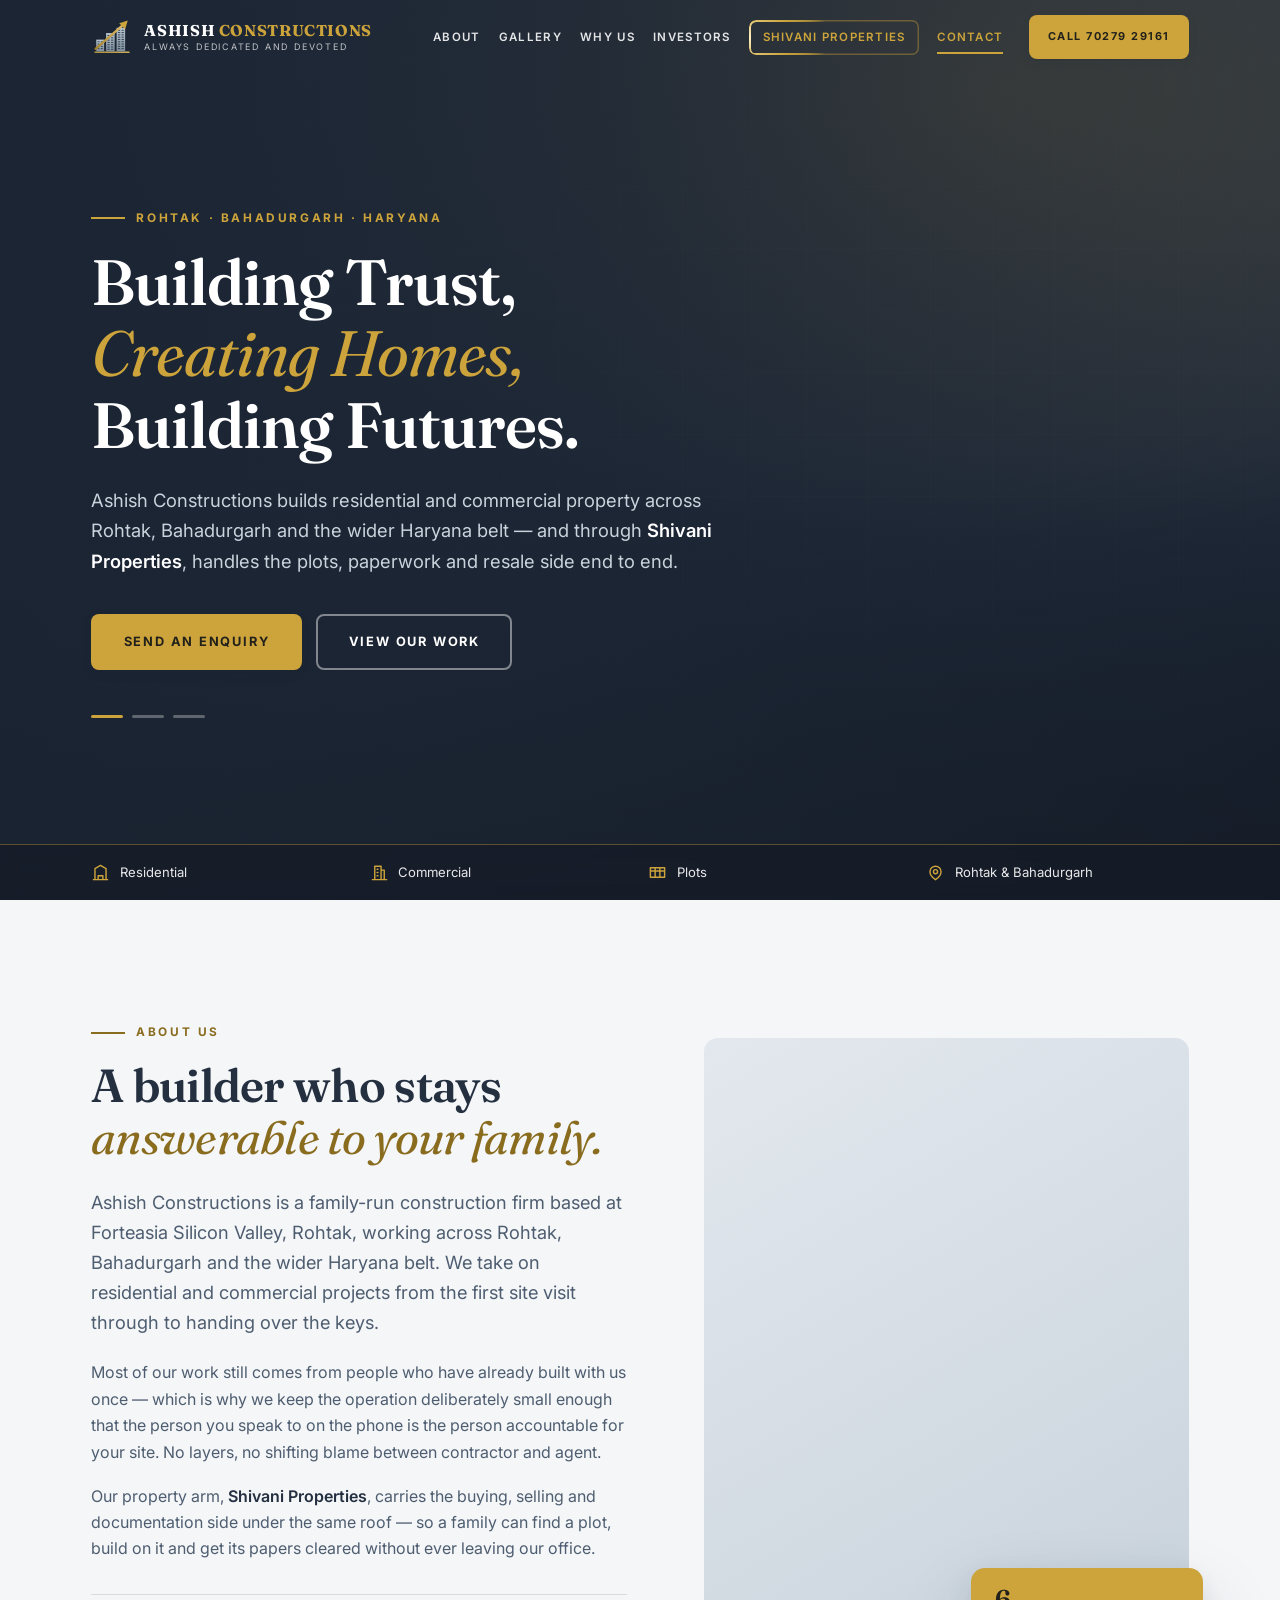
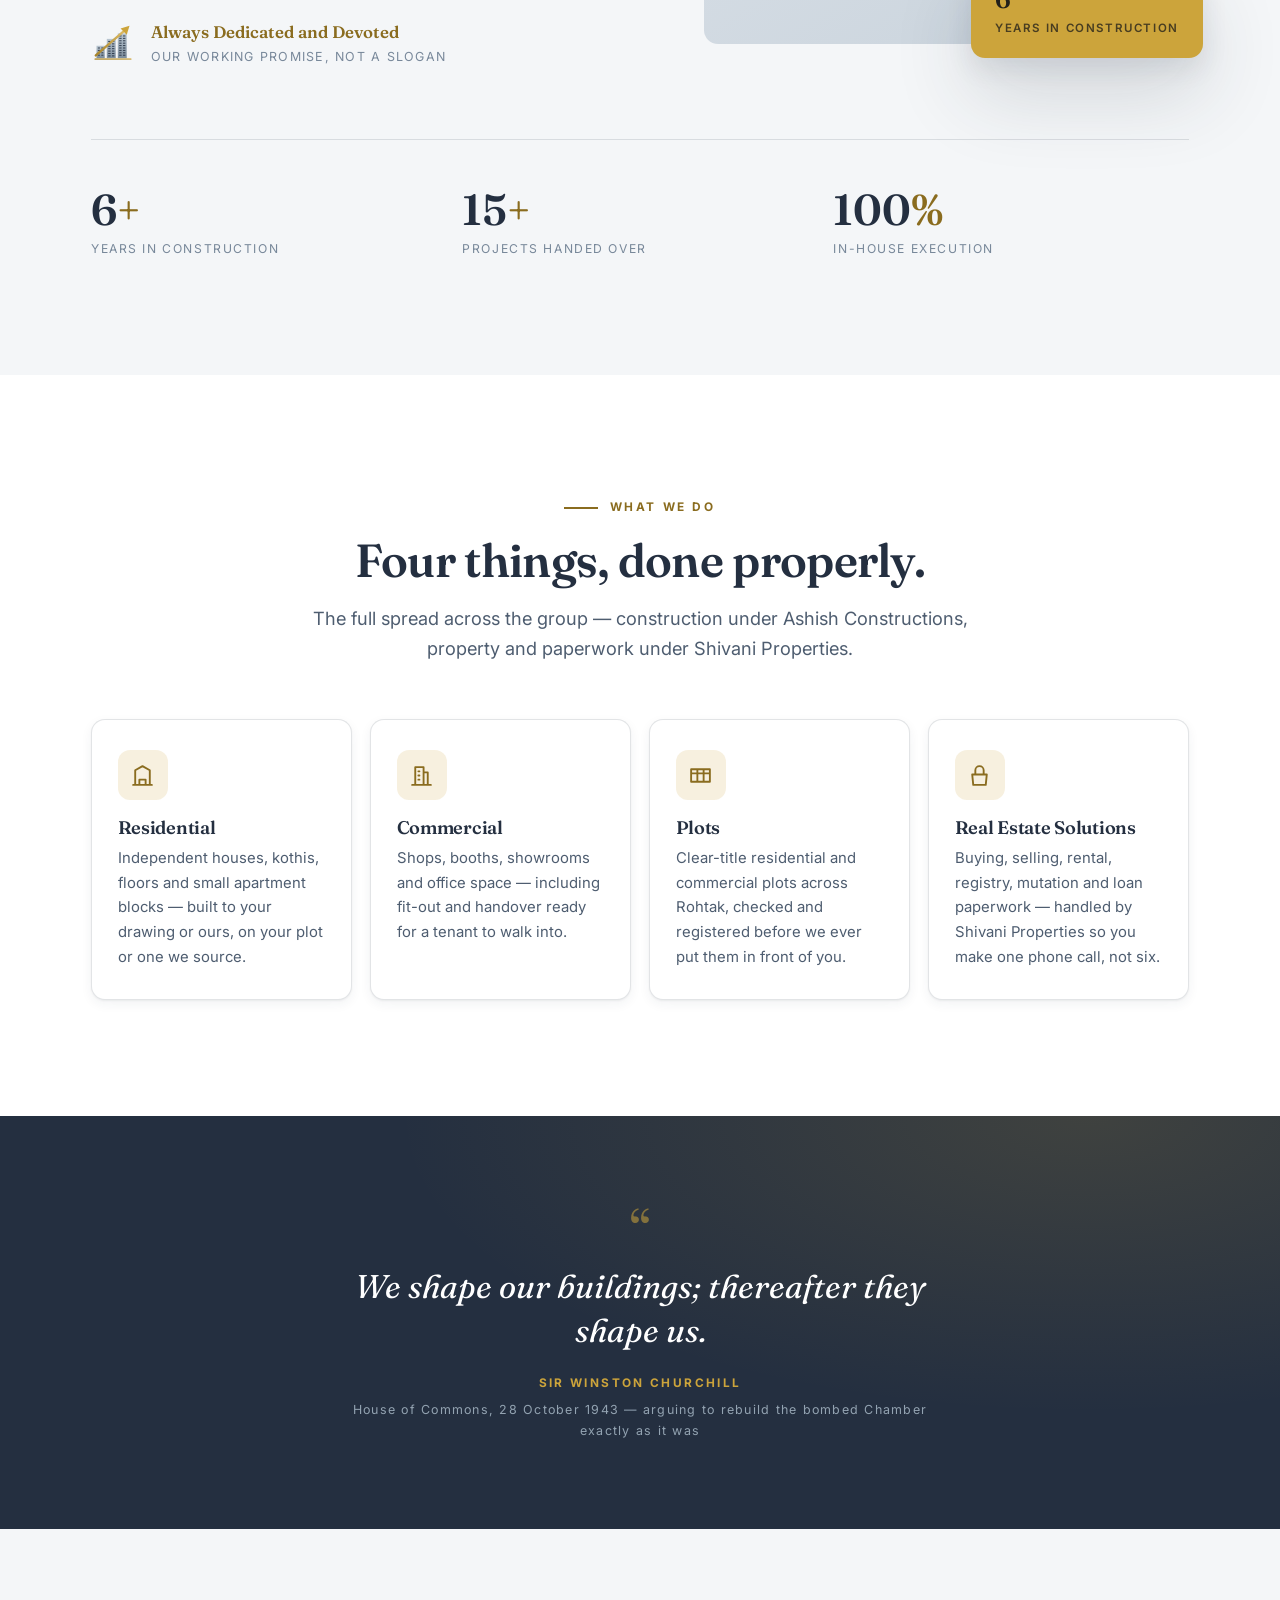
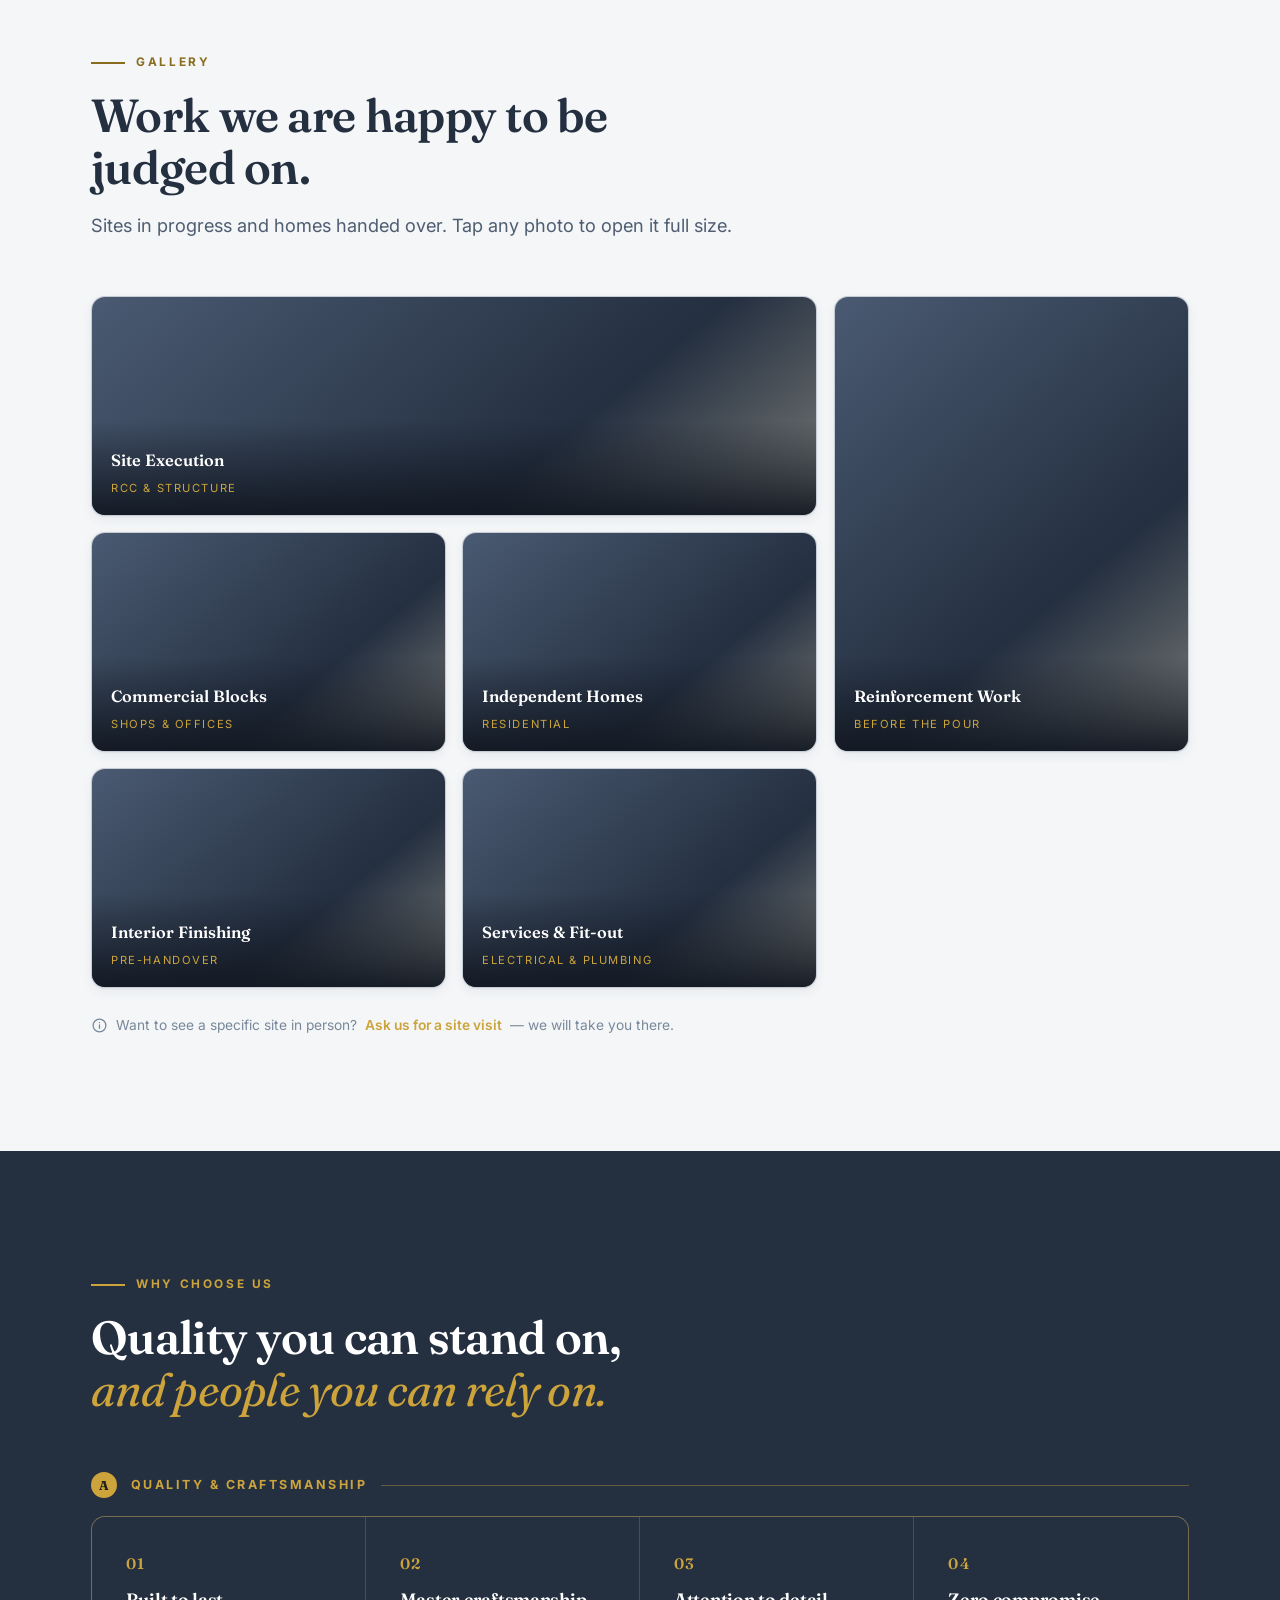
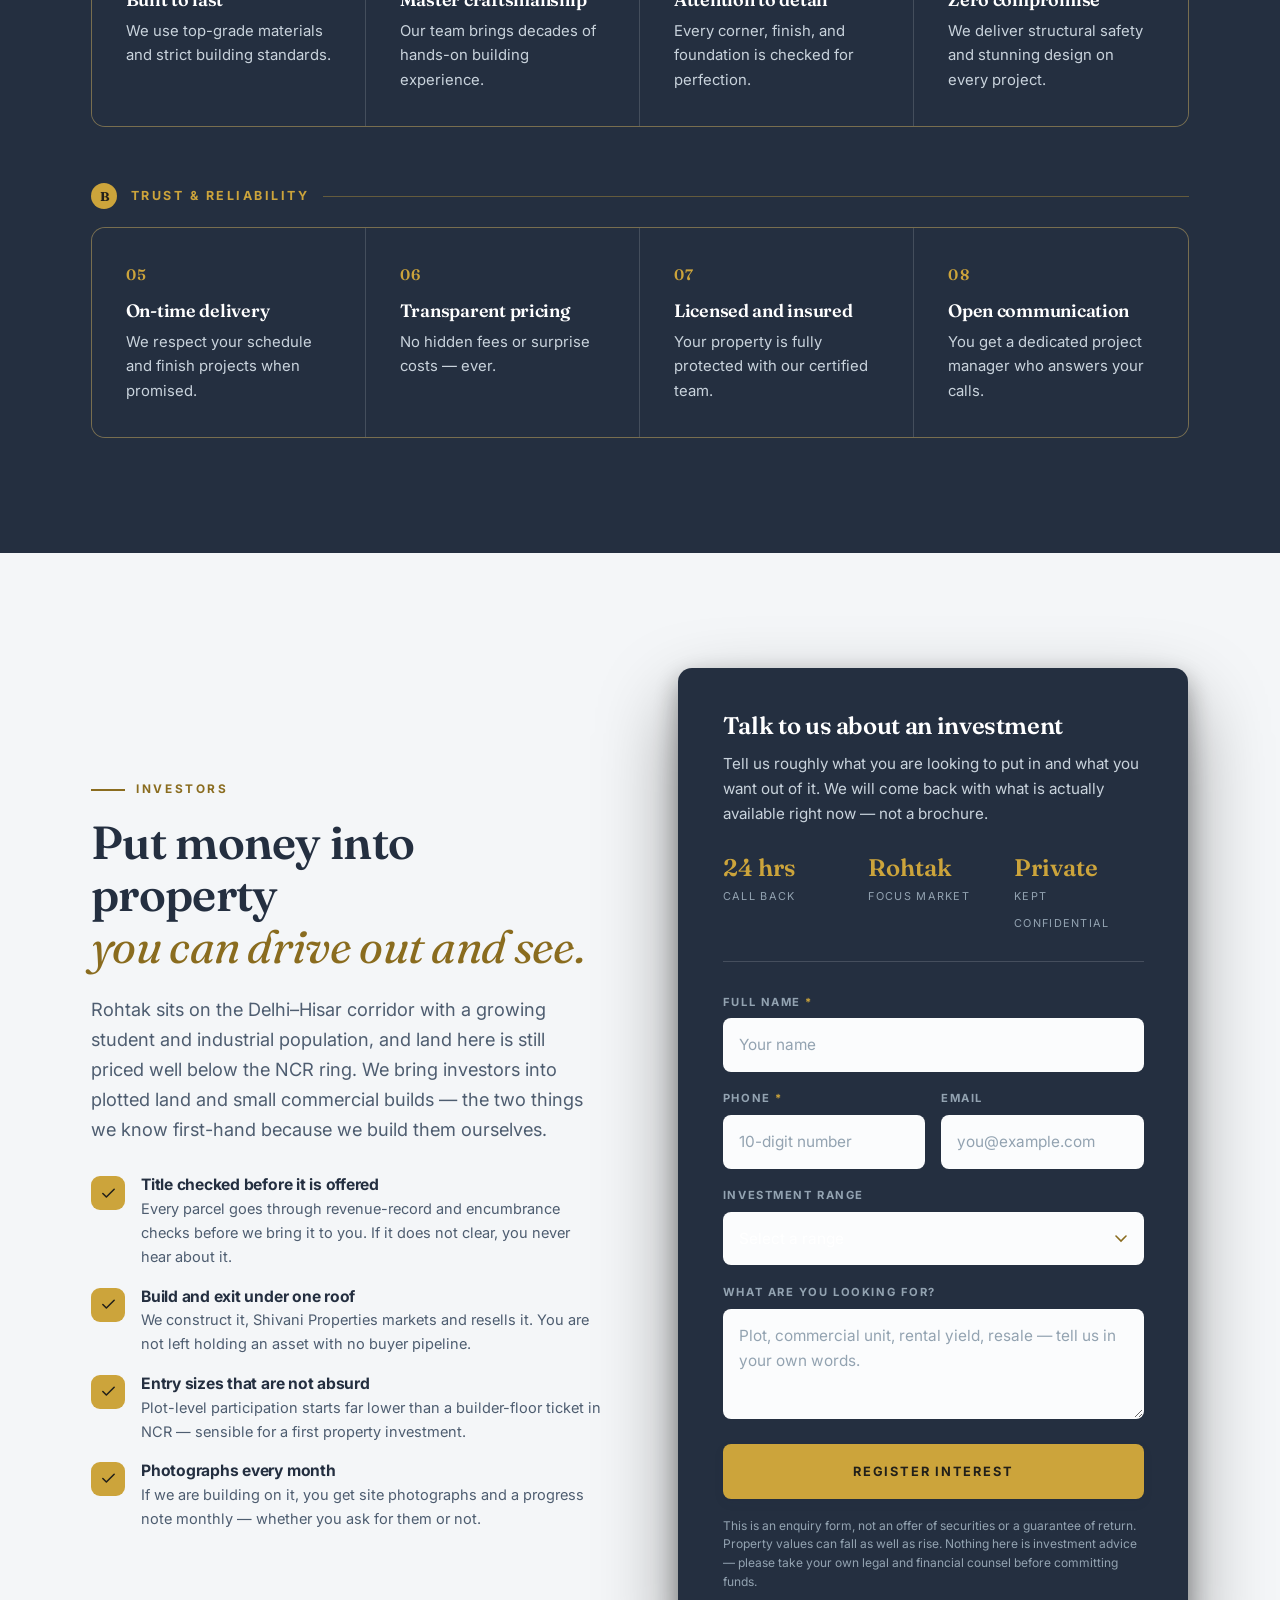
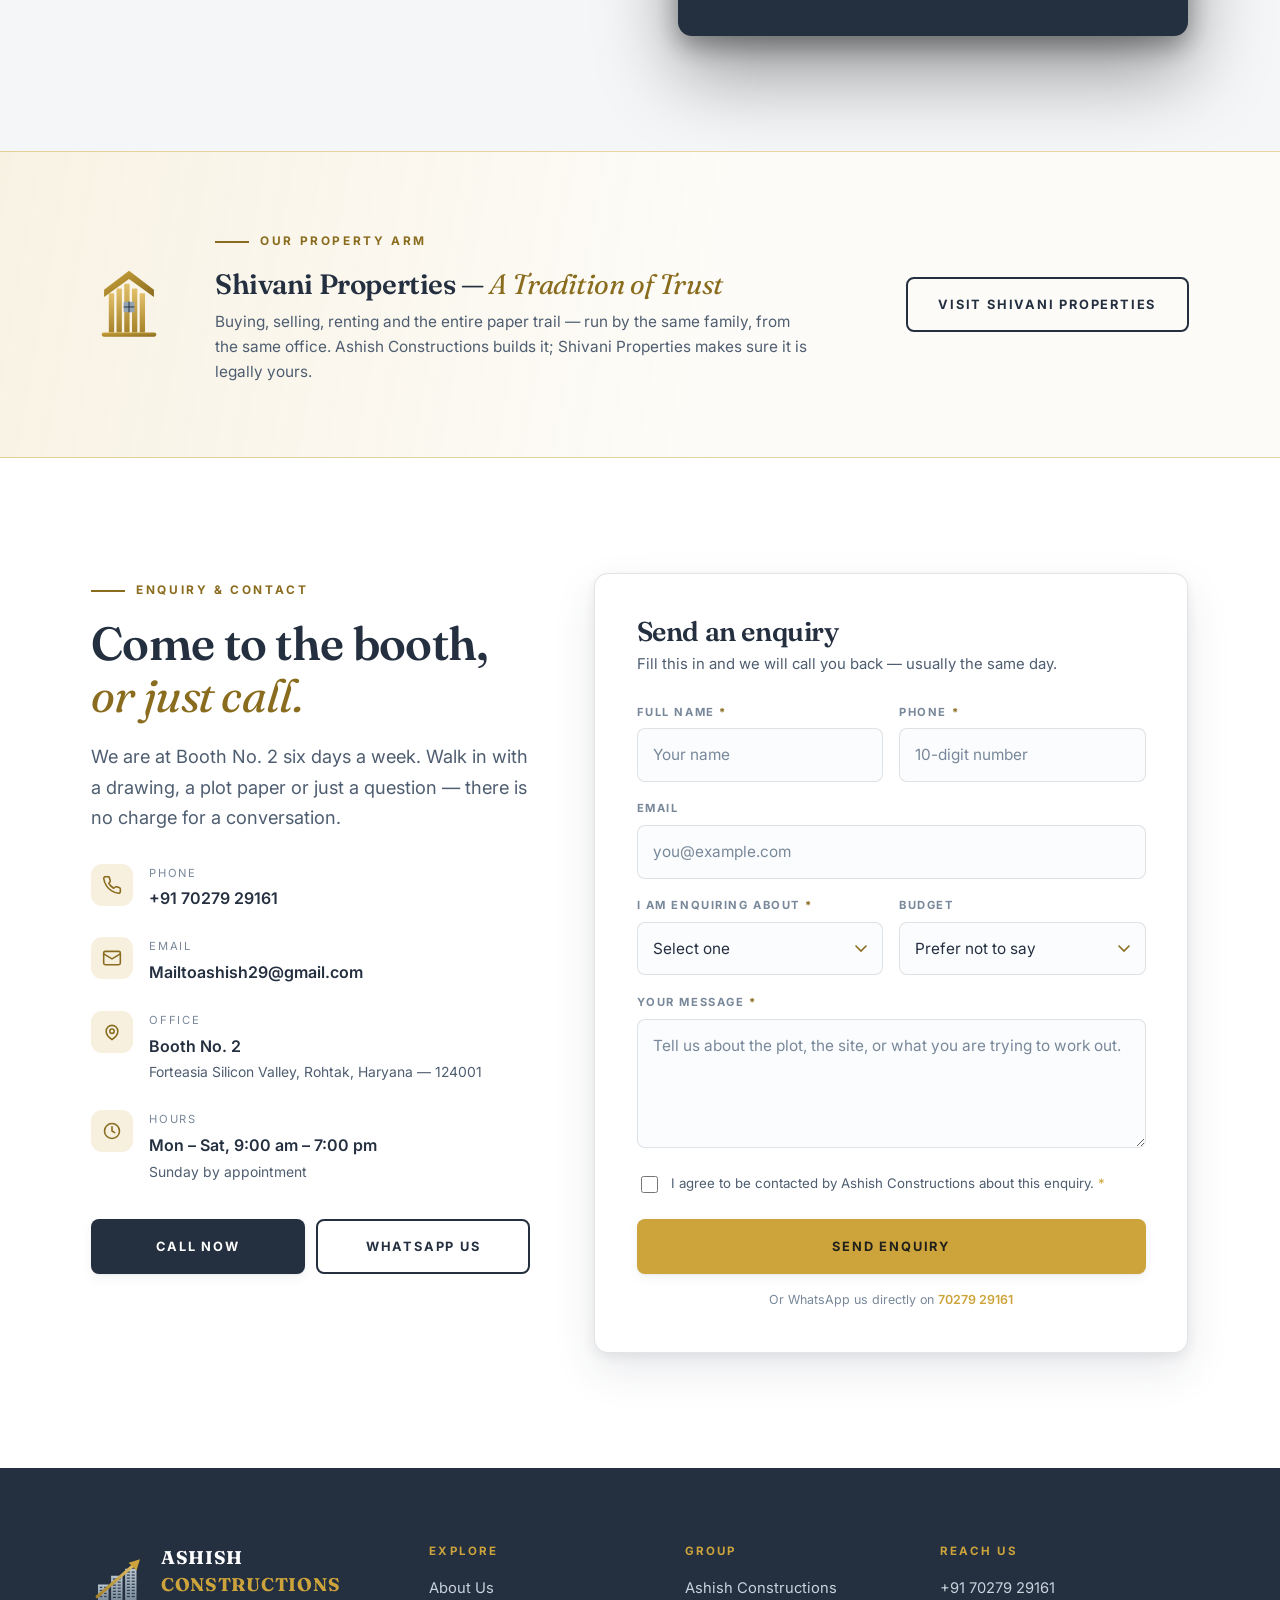
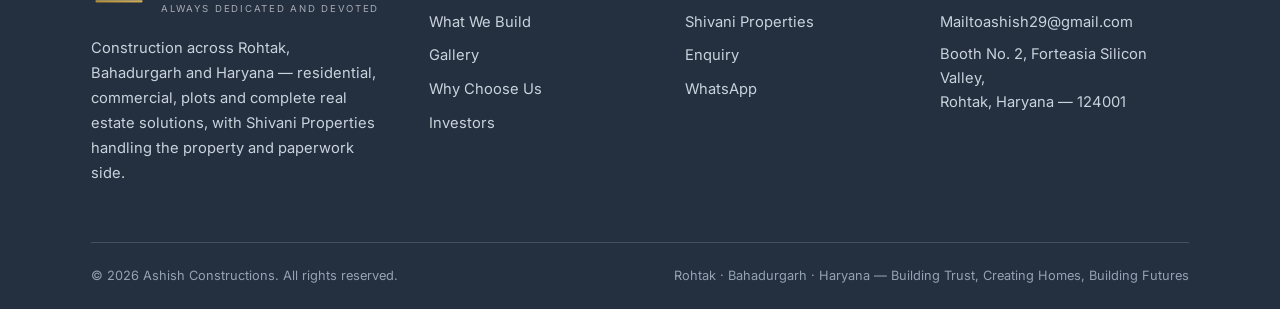
==== index.html @ 1df37120 "Why Choose Us: owner-supplied copy, arranged in two groups Replaces the section with the eight lines" ====
<!DOCTYPE html>
<html lang="en">
<head>
<meta charset="utf-8">
<meta name="viewport" content="width=device-width, initial-scale=1">

<title>Ashish Constructions — Construction Company in Rohtak &amp; Bahadurgarh, Haryana</title>
<meta name="description" content="Ashish Constructions — construction of homes, shops and commercial property across Rohtak, Bahadurgarh and Haryana, with plots and complete real estate solutions. Always dedicated and devoted. Call 7027929161.">
<meta name="theme-color" content="#242F40">
<link rel="canonical" href="https://zeus-shourya.github.io/ashish-constructions/">

<meta property="og:type" content="website">
<meta property="og:title" content="Ashish Constructions — Building Trust, Creating Homes">
<meta property="og:description" content="Construction, plots and complete real estate solutions across Rohtak, Bahadurgarh and Haryana. Always dedicated and devoted.">
<meta property="og:locale" content="en_IN">
<meta name="twitter:card" content="summary_large_image">

<link rel="icon" href="assets/img/favicon.svg" type="image/svg+xml">
<link rel="apple-touch-icon" href="assets/img/favicon.svg">

<link rel="preconnect" href="https://fonts.googleapis.com">
<link rel="preconnect" href="https://fonts.gstatic.com" crossorigin>
<link href="https://fonts.googleapis.com/css2?family=Fraunces:ital,opsz,wght@0,9..144,400..700;1,9..144,400..600&family=Inter:wght@400;500;600;700&display=swap" rel="stylesheet">
<link rel="stylesheet" href="assets/css/style.css">

<script type="application/ld+json">
{
  "@context": "https://schema.org",
  "@type": "GeneralContractor",
  "name": "Ashish Constructions",
  "slogan": "Always Dedicated and Devoted",
  "description": "Construction company — residential, commercial, plots and complete real estate solutions across Rohtak, Bahadurgarh and Haryana.",
  "telephone": "+91-7027929161",
  "email": "Mailtoashish29@gmail.com",
  "areaServed": ["Rohtak, Haryana, India", "Bahadurgarh, Haryana, India"],
  "address": {
    "@type": "PostalAddress",
    "streetAddress": "Booth No. 2, Forteasia Silicon Valley",
    "addressLocality": "Rohtak",
    "addressRegion": "Haryana",
    "postalCode": "124001",
    "addressCountry": "IN"
  },
  "subOrganization": {
    "@type": "RealEstateAgent",
    "name": "Shivani Properties",
    "slogan": "A Tradition of Trust"
  }
}
</script>
</head>

<body data-brand="ashish">

<a class="skip-link" href="#main">Skip to main content</a>

<!-- ══════════════ NAV ══════════════ -->
<header class="nav" id="nav">
  <div class="nav__inner">
    <a class="brand" href="index.html" aria-label="Ashish Constructions — home">
      <img class="brand__mark" src="assets/img/logo-ashish.svg" alt="" width="42" height="42">
      <span class="brand__text">
        <span class="brand__name">ASHISH <em>CONSTRUCTIONS</em></span>
        <span class="brand__tag">Always Dedicated and Devoted</span>
      </span>
    </a>

    <nav class="nav__links" aria-label="Primary">
      <a class="nav__link" href="#about">About</a>
      <a class="nav__link" href="#gallery">Gallery</a>
      <a class="nav__link" href="#why">Why Us</a>
      <a class="nav__link" href="#investors">Investors</a>
      <a class="nav__link nav__link--feature" href="shivani-properties.html">Shivani Properties</a>
      <a class="nav__link" href="#contact">Contact</a>
    </nav>

    <a class="btn btn--solid nav__cta" href="tel:+917027929161">Call 70279 29161</a>

    <button class="nav__toggle" id="navToggle" type="button" aria-expanded="false" aria-controls="drawer">
      <span class="nav__toggle-bars" aria-hidden="true"></span>
      <span class="sr-only">Open menu</span>
    </button>
  </div>
</header>

<!-- mobile drawer — the reference site has no mobile nav at all -->
<div class="drawer" id="drawer">
  <div class="drawer__top">
    <span class="lockup lockup--onDark">
      <span class="lockup__unit">
        <img class="brand__mark" src="assets/img/logo-ashish.svg" alt="" width="42" height="42">
        <span>
          <span class="lockup__name">ASHISH <em>CONSTRUCTIONS</em></span>
          <span class="lockup__tag" style="display:block">Always Dedicated and Devoted</span>
        </span>
      </span>
    </span>
    <button class="drawer__close" id="drawerClose" type="button">
      <span aria-hidden="true">&times;</span><span class="sr-only">Close menu</span>
    </button>
  </div>

  <nav class="drawer__links" aria-label="Mobile">
    <a class="drawer__link" href="#about">About <span>01</span></a>
    <a class="drawer__link" href="#offering">What We Build <span>02</span></a>
    <a class="drawer__link" href="#gallery">Gallery <span>03</span></a>
    <a class="drawer__link" href="#why">Why Choose Us <span>04</span></a>
    <a class="drawer__link" href="#investors">Investors <span>05</span></a>
    <a class="drawer__link drawer__link--feature" href="shivani-properties.html">Shivani Properties <span class="drawer__flag">Our Property Arm</span></a>
    <a class="drawer__link" href="#contact">Contact <span>07</span></a>
  </nav>

  <div class="drawer__foot">
    <a class="drawer__contact" href="tel:+917027929161">
      <svg viewBox="0 0 24 24" fill="none" stroke="currentColor" stroke-width="2" aria-hidden="true"><path d="M22 16.9v3a2 2 0 0 1-2.2 2 19.8 19.8 0 0 1-8.6-3.1 19.5 19.5 0 0 1-6-6A19.8 19.8 0 0 1 2.1 4.2 2 2 0 0 1 4.1 2h3a2 2 0 0 1 2 1.7c.1 1 .4 1.9.7 2.8a2 2 0 0 1-.5 2.1L8.1 9.9a16 16 0 0 0 6 6l1.3-1.2a2 2 0 0 1 2.1-.5c.9.3 1.8.6 2.8.7a2 2 0 0 1 1.7 2z" stroke-linecap="round" stroke-linejoin="round"/></svg>
      70279 29161
    </a>
    <a class="drawer__contact" href="mailto:Mailtoashish29@gmail.com">
      <svg viewBox="0 0 24 24" fill="none" stroke="currentColor" stroke-width="2" aria-hidden="true"><rect x="2" y="4" width="20" height="16" rx="2"/><path d="m2 7 10 6 10-6" stroke-linecap="round" stroke-linejoin="round"/></svg>
      Mailtoashish29@gmail.com
    </a>
    <a class="btn btn--solid" href="#contact" style="margin-top:.6rem">Send an Enquiry</a>
  </div>
</div>

<main id="main">

<!-- ══════════════ HOMEPAGE / HERO ══════════════ -->
<section class="hero on-dark" id="home">
  <div class="hero__fallback" aria-hidden="true"></div>
  <div class="hero__media" aria-hidden="true">
    <div class="hero__slide is-active" style="background-image:url('https://images.unsplash.com/photo-1541888946425-d81bb19240f5?auto=format&amp;fit=crop&amp;w=1900&amp;q=70')"></div>
    <div class="hero__slide" style="background-image:url('https://images.unsplash.com/photo-1504307651254-35680f356dfd?auto=format&amp;fit=crop&amp;w=1900&amp;q=70')"></div>
    <div class="hero__slide" style="background-image:url('https://images.unsplash.com/photo-1531971589569-0d9370cbe1e5?auto=format&amp;fit=crop&amp;w=1900&amp;q=70')"></div>
  </div>
  <div class="hero__scrim" aria-hidden="true"></div>

  <div class="hero__inner">
    <span class="eyebrow hero__eyebrow">Rohtak · Bahadurgarh · Haryana</span>
    <h1 class="h-xl">
      Building Trust,
      <span class="accent-italic">Creating Homes,</span>
      Building Futures.
    </h1>
    <p class="hero__lead">
      Ashish Constructions builds residential and commercial property across Rohtak,
      Bahadurgarh and the wider Haryana belt — and through <strong>Shivani Properties</strong>,
      handles the plots, paperwork and resale side end to end.
    </p>
    <div class="hero__actions">
      <a class="btn btn--solid" href="#contact">Send an Enquiry</a>
      <a class="btn btn--ghost" href="#gallery">View Our Work</a>
    </div>

    <div class="hero__dots" role="tablist" aria-label="Hero images">
      <button class="hero__dot is-active" type="button" role="tab" aria-selected="true"><span class="sr-only">Image 1</span></button>
      <button class="hero__dot" type="button" role="tab" aria-selected="false"><span class="sr-only">Image 2</span></button>
      <button class="hero__dot" type="button" role="tab" aria-selected="false"><span class="sr-only">Image 3</span></button>
    </div>
  </div>

  <div class="hero__meta">
    <div class="hero__meta-grid">
      <span class="hero__meta-item">
        <svg viewBox="0 0 24 24" fill="none" stroke="currentColor" stroke-width="1.8" aria-hidden="true"><path d="M3 21h18M5 21V7l7-4 7 4v14M9 21v-5h6v5" stroke-linecap="round" stroke-linejoin="round"/></svg>
        Residential
      </span>
      <span class="hero__meta-item">
        <svg viewBox="0 0 24 24" fill="none" stroke="currentColor" stroke-width="1.8" aria-hidden="true"><path d="M3 21h18M6 21V4h8v17M14 21V9h4v12M9 8h1M9 12h1M9 16h1" stroke-linecap="round" stroke-linejoin="round"/></svg>
        Commercial
      </span>
      <span class="hero__meta-item">
        <svg viewBox="0 0 24 24" fill="none" stroke="currentColor" stroke-width="1.8" aria-hidden="true"><path d="M3 6h18v12H3zM3 10h18M9 6v12M15 6v12" stroke-linecap="round" stroke-linejoin="round"/></svg>
        Plots
      </span>
      <span class="hero__meta-item">
        <svg viewBox="0 0 24 24" fill="none" stroke="currentColor" stroke-width="1.8" aria-hidden="true"><path d="M12 21s-7-4.6-7-10a7 7 0 1 1 14 0c0 5.4-7 10-7 10z"/><circle cx="12" cy="11" r="2.6"/></svg>
        Rohtak &amp; Bahadurgarh
      </span>
    </div>
  </div>
</section>

<!-- ══════════════ ABOUT ══════════════ -->
<section class="section" id="about">
  <div class="wrap">
    <div class="about__grid">
      <div class="about__body reveal">
        <span class="eyebrow">About Us</span>
        <h2 class="h-lg">A builder who stays<br><span class="accent-italic">answerable to your family.</span></h2>
        <p class="lead" style="margin-block:1.4rem">
          Ashish Constructions is a family-run construction firm based at Forteasia
          Silicon Valley, Rohtak, working across Rohtak, Bahadurgarh and the wider
          Haryana belt. We take on residential and commercial projects from the first
          site visit through to handing over the keys.
        </p>
        <p style="color:var(--ink-soft)">
          Most of our work still comes from people who have already built with us once —
          which is why we keep the operation deliberately small enough that the person
          you speak to on the phone is the person accountable for your site. No layers,
          no shifting blame between contractor and agent.
        </p>
        <p style="color:var(--ink-soft);margin-top:1.1rem">
          Our property arm, <strong>Shivani Properties</strong>, carries the buying,
          selling and documentation side under the same roof — so a family can find a
          plot, build on it and get its papers cleared without ever leaving our office.
        </p>

        <div class="about__signature">
          <img src="assets/img/logo-ashish.svg" alt="" width="44" height="44">
          <div>
            <div class="about__signature-name">Always Dedicated and Devoted</div>
            <div class="about__signature-role">Our working promise, not a slogan</div>
          </div>
        </div>
      </div>

      <figure class="about__figure reveal" data-delay="1" style="margin:0">
        <img src="https://images.unsplash.com/photo-1600585154340-be6161a56a0c?auto=format&amp;fit=crop&amp;w=1000&amp;q=70"
             alt="A completed residential building handed over by Ashish Constructions"
             width="1000" height="1250" loading="lazy" decoding="async" data-fallback>
        <figcaption class="about__badge">
          <strong data-count="6">6</strong><span>Years in construction</span>
        </figcaption>
      </figure>
    </div>

    <div class="stats reveal">
      <div class="stat">
        <div class="stat__num"><span data-count="6">6</span><em>+</em></div>
        <div class="stat__label">Years in construction</div>
      </div>
      <div class="stat">
        <div class="stat__num"><span data-count="15">15</span><em>+</em></div>
        <div class="stat__label">Projects handed over</div>
      </div>
      <div class="stat">
        <div class="stat__num"><span data-count="100">100</span><em>%</em></div>
        <div class="stat__label">In-house execution</div>
      </div>
    </div>
  </div>
</section>

<!-- ══════════════ WHAT WE BUILD ══════════════ -->
<section class="section section--tint" id="offering">
  <div class="wrap">
    <div class="sec-head sec-head--center reveal">
      <span class="eyebrow">What We Do</span>
      <h2 class="h-lg">Four things, done properly.</h2>
      <p class="lead">The full spread across the group — construction under Ashish Constructions,
        property and paperwork under Shivani Properties.</p>
    </div>

    <div class="cards">
      <article class="card reveal">
        <div class="card__icon"><svg viewBox="0 0 24 24" fill="none" stroke="currentColor" stroke-width="1.8" aria-hidden="true"><path d="M3 21h18M5 21V7l7-4 7 4v14M9 21v-5h6v5" stroke-linecap="round" stroke-linejoin="round"/></svg></div>
        <h3>Residential</h3>
        <p>Independent houses, kothis, floors and small apartment blocks — built to your drawing or ours, on your plot or one we source.</p>
      </article>
      <article class="card reveal" data-delay="1">
        <div class="card__icon"><svg viewBox="0 0 24 24" fill="none" stroke="currentColor" stroke-width="1.8" aria-hidden="true"><path d="M3 21h18M6 21V4h8v17M14 21V9h4v12M9 8h1M9 12h1M9 16h1" stroke-linecap="round" stroke-linejoin="round"/></svg></div>
        <h3>Commercial</h3>
        <p>Shops, booths, showrooms and office space — including fit-out and handover ready for a tenant to walk into.</p>
      </article>
      <article class="card reveal" data-delay="2">
        <div class="card__icon"><svg viewBox="0 0 24 24" fill="none" stroke="currentColor" stroke-width="1.8" aria-hidden="true"><path d="M3 6h18v12H3zM3 10h18M9 6v12M15 6v12" stroke-linecap="round" stroke-linejoin="round"/></svg></div>
        <h3>Plots</h3>
        <p>Clear-title residential and commercial plots across Rohtak, checked and registered before we ever put them in front of you.</p>
      </article>
      <article class="card reveal" data-delay="3">
        <div class="card__icon"><svg viewBox="0 0 24 24" fill="none" stroke="currentColor" stroke-width="1.8" aria-hidden="true"><path d="M8 11V7a4 4 0 0 1 8 0v4M5 11h14l-1 10H6z" stroke-linecap="round" stroke-linejoin="round"/></svg></div>
        <h3>Real Estate Solutions</h3>
        <p>Buying, selling, rental, registry, mutation and loan paperwork — handled by Shivani Properties so you make one phone call, not six.</p>
      </article>
    </div>
  </div>
</section>


<!-- ══════════════ QUOTE ══════════════ -->
<section class="quoteband on-dark">
  <div class="wrap">
    <div class="quoteband__inner reveal">
      <span class="quoteband__mark" aria-hidden="true">&ldquo;</span>
      <blockquote>We shape our buildings; thereafter they shape us.</blockquote>
      <cite>
        Sir Winston Churchill
        <small>House of Commons, 28 October 1943 — arguing to rebuild the bombed Chamber exactly as it was</small>
      </cite>
    </div>
  </div>
</section>
<!-- ══════════════ GALLERY ══════════════ -->
<section class="section" id="gallery">
  <div class="wrap">
    <div class="sec-head reveal">
      <span class="eyebrow">Gallery</span>
      <h2 class="h-lg">Work we are happy to be judged on.</h2>
      <p class="lead">Sites in progress and homes handed over. Tap any photo to open it full size.</p>
    </div>

    <div class="gallery__grid">
      <button class="gallery__item gallery__item--wide reveal" type="button"
              data-full="https://images.unsplash.com/photo-1541888946425-d81bb19240f5?auto=format&amp;fit=crop&amp;w=1800&amp;q=75"
              data-caption="Site execution — RCC and structural work">
        <img src="https://images.unsplash.com/photo-1541888946425-d81bb19240f5?auto=format&amp;fit=crop&amp;w=1100&amp;q=70" alt="Construction site with the team working on a reinforced concrete deck" loading="lazy" decoding="async" width="1100" height="620" data-fallback>
        <span class="gallery__cap">
          <span><strong>Site Execution</strong><em>RCC &amp; structure</em></span>
          <span class="gallery__zoom" aria-hidden="true"><svg viewBox="0 0 24 24" fill="none" stroke="currentColor" stroke-width="2"><circle cx="11" cy="11" r="7"/><path d="m20 20-3.5-3.5M11 8v6M8 11h6" stroke-linecap="round"/></svg></span>
        </span>
      </button>

      <button class="gallery__item gallery__item--tall reveal" data-delay="1" type="button"
              data-full="https://images.unsplash.com/photo-1504307651254-35680f356dfd?auto=format&amp;fit=crop&amp;w=1400&amp;q=75"
              data-caption="Reinforcement work before a slab pour">
        <img src="https://images.unsplash.com/photo-1504307651254-35680f356dfd?auto=format&amp;fit=crop&amp;w=800&amp;q=70" alt="Workers tying steel reinforcement before a slab pour" loading="lazy" decoding="async" width="800" height="1000" data-fallback>
        <span class="gallery__cap">
          <span><strong>Reinforcement Work</strong><em>Before the pour</em></span>
          <span class="gallery__zoom" aria-hidden="true"><svg viewBox="0 0 24 24" fill="none" stroke="currentColor" stroke-width="2"><circle cx="11" cy="11" r="7"/><path d="m20 20-3.5-3.5M11 8v6M8 11h6" stroke-linecap="round"/></svg></span>
        </span>
      </button>

      <button class="gallery__item reveal" data-delay="2" type="button"
              data-full="https://images.unsplash.com/photo-1486406146926-c627a92ad1ab?auto=format&amp;fit=crop&amp;w=1600&amp;q=75"
              data-caption="Commercial blocks — showroom and office floors">
        <img src="https://images.unsplash.com/photo-1486406146926-c627a92ad1ab?auto=format&amp;fit=crop&amp;w=800&amp;q=70" alt="Commercial building with showroom and office floors" loading="lazy" decoding="async" width="800" height="560" data-fallback>
        <span class="gallery__cap">
          <span><strong>Commercial Blocks</strong><em>Shops &amp; offices</em></span>
          <span class="gallery__zoom" aria-hidden="true"><svg viewBox="0 0 24 24" fill="none" stroke="currentColor" stroke-width="2"><circle cx="11" cy="11" r="7"/><path d="m20 20-3.5-3.5M11 8v6M8 11h6" stroke-linecap="round"/></svg></span>
        </span>
      </button>

      <button class="gallery__item reveal" type="button"
              data-full="https://images.unsplash.com/photo-1531971589569-0d9370cbe1e5?auto=format&amp;fit=crop&amp;w=1600&amp;q=75"
              data-caption="Independent homes — residential construction">
        <img src="https://images.unsplash.com/photo-1531971589569-0d9370cbe1e5?auto=format&amp;fit=crop&amp;w=800&amp;q=70" alt="Completed independent house at dusk" loading="lazy" decoding="async" width="800" height="560" data-fallback>
        <span class="gallery__cap">
          <span><strong>Independent Homes</strong><em>Residential</em></span>
          <span class="gallery__zoom" aria-hidden="true"><svg viewBox="0 0 24 24" fill="none" stroke="currentColor" stroke-width="2"><circle cx="11" cy="11" r="7"/><path d="m20 20-3.5-3.5M11 8v6M8 11h6" stroke-linecap="round"/></svg></span>
        </span>
      </button>

      <button class="gallery__item reveal" data-delay="1" type="button"
              data-full="https://images.unsplash.com/photo-1600607687939-ce8a6c25118c?auto=format&amp;fit=crop&amp;w=1600&amp;q=75"
              data-caption="Interior finishing before handover">
        <img src="https://images.unsplash.com/photo-1600607687939-ce8a6c25118c?auto=format&amp;fit=crop&amp;w=800&amp;q=70" alt="Interior finishing work before handover" loading="lazy" decoding="async" width="800" height="560" data-fallback>
        <span class="gallery__cap">
          <span><strong>Interior Finishing</strong><em>Pre-handover</em></span>
          <span class="gallery__zoom" aria-hidden="true"><svg viewBox="0 0 24 24" fill="none" stroke="currentColor" stroke-width="2"><circle cx="11" cy="11" r="7"/><path d="m20 20-3.5-3.5M11 8v6M8 11h6" stroke-linecap="round"/></svg></span>
        </span>
      </button>

      <button class="gallery__item reveal" data-delay="2" type="button"
              data-full="https://images.unsplash.com/photo-1621905251189-08b45d6a269e?auto=format&amp;fit=crop&amp;w=1600&amp;q=75"
              data-caption="Electrical and services fit-out">
        <img src="https://images.unsplash.com/photo-1621905251189-08b45d6a269e?auto=format&amp;fit=crop&amp;w=800&amp;q=70" alt="Electrician wiring a distribution board during fit-out" loading="lazy" decoding="async" width="800" height="560" data-fallback>
        <span class="gallery__cap">
          <span><strong>Services &amp; Fit-out</strong><em>Electrical &amp; plumbing</em></span>
          <span class="gallery__zoom" aria-hidden="true"><svg viewBox="0 0 24 24" fill="none" stroke="currentColor" stroke-width="2"><circle cx="11" cy="11" r="7"/><path d="m20 20-3.5-3.5M11 8v6M8 11h6" stroke-linecap="round"/></svg></span>
        </span>
      </button>
    </div>

    <p class="gallery__note reveal">
      <svg viewBox="0 0 24 24" fill="none" stroke="currentColor" stroke-width="1.8" style="width:17px;height:17px" aria-hidden="true"><circle cx="12" cy="12" r="9"/><path d="M12 11v5M12 8h.01" stroke-linecap="round"/></svg>
      Want to see a specific site in person? <a href="#contact" style="color:var(--accent);font-weight:600">Ask us for a site visit</a> — we will take you there.
    </p>
  </div>
</section>

<!-- ══════════════ WHY CHOOSE US ══════════════ -->
<section class="section why on-dark" id="why">
  <div class="wrap">
    <div class="sec-head reveal">
      <span class="eyebrow">Why Choose Us</span>
      <h2 class="h-lg">Quality you can stand on,<br><span class="accent-italic">and people you can rely on.</span></h2>
    </div>

    <div class="why__group reveal">
      <h3 class="why__group-title"><span aria-hidden="true">A</span> Quality &amp; Craftsmanship</h3>
      <div class="why__grid">
        <article class="why__item">
          <span class="why__num">01</span>
          <h4>Built to last</h4>
          <p>We use top-grade materials and strict building standards.</p>
        </article>
        <article class="why__item">
          <span class="why__num">02</span>
          <h4>Master craftsmanship</h4>
          <p>Our team brings decades of hands-on building experience.</p>
        </article>
        <article class="why__item">
          <span class="why__num">03</span>
          <h4>Attention to detail</h4>
          <p>Every corner, finish, and foundation is checked for perfection.</p>
        </article>
        <article class="why__item">
          <span class="why__num">04</span>
          <h4>Zero compromise</h4>
          <p>We deliver structural safety and stunning design on every project.</p>
        </article>
      </div>
    </div>

    <div class="why__group reveal">
      <h3 class="why__group-title"><span aria-hidden="true">B</span> Trust &amp; Reliability</h3>
      <div class="why__grid">
        <article class="why__item">
          <span class="why__num">05</span>
          <h4>On-time delivery</h4>
          <p>We respect your schedule and finish projects when promised.</p>
        </article>
        <article class="why__item">
          <span class="why__num">06</span>
          <h4>Transparent pricing</h4>
          <p>No hidden fees or surprise costs — ever.</p>
        </article>
        <article class="why__item">
          <span class="why__num">07</span>
          <h4>Licensed and insured</h4>
          <p>Your property is fully protected with our certified team.</p>
        </article>
        <article class="why__item">
          <span class="why__num">08</span>
          <h4>Open communication</h4>
          <p>You get a dedicated project manager who answers your calls.</p>
        </article>
      </div>
    </div>
  </div>
</section>

<!-- ══════════════ INVESTORS ══════════════ -->
<section class="section inv" id="investors">
  <div class="wrap">
    <div class="inv__grid">
      <div class="reveal">
        <span class="eyebrow">Investors</span>
        <h2 class="h-lg">Put money into property<br><span class="accent-italic">you can drive out and see.</span></h2>
        <p class="lead" style="margin-top:1.3rem">
          Rohtak sits on the Delhi–Hisar corridor with a growing student and industrial
          population, and land here is still priced well below the NCR ring. We bring
          investors into plotted land and small commercial builds — the two things we
          know first-hand because we build them ourselves.
        </p>

        <div class="inv__points">
          <div class="inv__point">
            <span class="inv__point-mark"><svg viewBox="0 0 24 24" fill="none" stroke="currentColor" stroke-width="2.2" aria-hidden="true"><path d="M20 6 9 17l-5-5" stroke-linecap="round" stroke-linejoin="round"/></svg></span>
            <div>
              <h4>Title checked before it is offered</h4>
              <p>Every parcel goes through revenue-record and encumbrance checks before we bring it to you. If it does not clear, you never hear about it.</p>
            </div>
          </div>
          <div class="inv__point">
            <span class="inv__point-mark"><svg viewBox="0 0 24 24" fill="none" stroke="currentColor" stroke-width="2.2" aria-hidden="true"><path d="M20 6 9 17l-5-5" stroke-linecap="round" stroke-linejoin="round"/></svg></span>
            <div>
              <h4>Build and exit under one roof</h4>
              <p>We construct it, Shivani Properties markets and resells it. You are not left holding an asset with no buyer pipeline.</p>
            </div>
          </div>
          <div class="inv__point">
            <span class="inv__point-mark"><svg viewBox="0 0 24 24" fill="none" stroke="currentColor" stroke-width="2.2" aria-hidden="true"><path d="M20 6 9 17l-5-5" stroke-linecap="round" stroke-linejoin="round"/></svg></span>
            <div>
              <h4>Entry sizes that are not absurd</h4>
              <p>Plot-level participation starts far lower than a builder-floor ticket in NCR — sensible for a first property investment.</p>
            </div>
          </div>
          <div class="inv__point">
            <span class="inv__point-mark"><svg viewBox="0 0 24 24" fill="none" stroke="currentColor" stroke-width="2.2" aria-hidden="true"><path d="M20 6 9 17l-5-5" stroke-linecap="round" stroke-linejoin="round"/></svg></span>
            <div>
              <h4>Photographs every month</h4>
              <p>If we are building on it, you get site photographs and a progress note monthly — whether you ask for them or not.</p>
            </div>
          </div>
        </div>
      </div>

      <div class="inv__panel on-dark reveal" data-delay="1">
        <h3>Talk to us about an investment</h3>
        <p>Tell us roughly what you are looking to put in and what you want out of it. We will come back with what is actually available right now — not a brochure.</p>

        <div class="inv__figures">
          <div class="inv__figure"><strong>24 hrs</strong><span>Call back</span></div>
          <div class="inv__figure"><strong>Rohtak</strong><span>Focus market</span></div>
          <div class="inv__figure"><strong>Private</strong><span>Kept confidential</span></div>
        </div>

        <form data-enquiry="Investor">
          <div class="form__status" aria-live="polite"></div>

          <label class="field">
            <span class="field__label">Full name <span class="req">*</span></span>
            <input type="text" name="Name" required autocomplete="name" placeholder="Your name">
            <span class="field__error"></span>
          </label>

          <div class="form__row">
            <label class="field">
              <span class="field__label">Phone <span class="req">*</span></span>
              <input type="tel" name="Phone" required autocomplete="tel" inputmode="tel" placeholder="10-digit number">
              <span class="field__error"></span>
            </label>
            <label class="field">
              <span class="field__label">Email</span>
              <input type="email" name="Email" autocomplete="email" placeholder="you@example.com">
              <span class="field__error"></span>
            </label>
          </div>

          <label class="field">
            <span class="field__label">Investment range</span>
            <select name="Investment Range">
              <option value="">Select a range</option>
              <option>Under ₹10 Lakh</option>
              <option>₹10 – 25 Lakh</option>
              <option>₹25 – 50 Lakh</option>
              <option>₹50 Lakh – 1 Crore</option>
              <option>Above ₹1 Crore</option>
              <option>Open to discussion</option>
            </select>
          </label>

          <label class="field">
            <span class="field__label">What are you looking for?</span>
            <textarea name="Message" rows="3" placeholder="Plot, commercial unit, rental yield, resale — tell us in your own words."></textarea>
          </label>

          <button class="btn btn--solid" type="submit">Register Interest</button>
          <p class="inv__disclaimer">
            This is an enquiry form, not an offer of securities or a guarantee of return.
            Property values can fall as well as rise. Nothing here is investment advice —
            please take your own legal and financial counsel before committing funds.
          </p>
        </form>
      </div>
    </div>
  </div>
</section>

<!-- ══════════════ SHIVANI PROPERTIES CROSS-LINK ══════════════ -->
<section class="section crossbrand" style="padding-block:clamp(3rem,6vw,4.5rem)">
  <div class="wrap">
    <div class="crossbrand__inner reveal">
      <img class="crossbrand__mark" src="assets/img/logo-shivani.svg" alt="Shivani Properties" width="76" height="76">
      <div>
        <span class="eyebrow">Our Property Arm</span>
        <h3>Shivani Properties — <span class="accent-italic">A Tradition of Trust</span></h3>
        <p>Buying, selling, renting and the entire paper trail — run by the same family,
          from the same office. Ashish Constructions builds it; Shivani Properties makes
          sure it is legally yours.</p>
      </div>
      <a class="btn btn--outline" href="shivani-properties.html">Visit Shivani Properties</a>
    </div>
  </div>
</section>

<!-- ══════════════ CONTACT / ENQUIRY ══════════════ -->
<section class="section section--cream" id="contact">
  <div class="wrap">
    <div class="contact__grid">
      <div class="reveal">
        <span class="eyebrow">Enquiry &amp; Contact</span>
        <h2 class="h-lg">Come to the booth,<br><span class="accent-italic">or just call.</span></h2>
        <p class="lead" style="margin-top:1.2rem">
          We are at Booth No. 2 six days a week. Walk in with a drawing, a plot paper
          or just a question — there is no charge for a conversation.
        </p>

        <div class="contact__list">
          <div class="contact__row">
            <span class="contact__ico"><svg viewBox="0 0 24 24" fill="none" stroke="currentColor" stroke-width="1.9" aria-hidden="true"><path d="M22 16.9v3a2 2 0 0 1-2.2 2 19.8 19.8 0 0 1-8.6-3.1 19.5 19.5 0 0 1-6-6A19.8 19.8 0 0 1 2.1 4.2 2 2 0 0 1 4.1 2h3a2 2 0 0 1 2 1.7c.1 1 .4 1.9.7 2.8a2 2 0 0 1-.5 2.1L8.1 9.9a16 16 0 0 0 6 6l1.3-1.2a2 2 0 0 1 2.1-.5c.9.3 1.8.6 2.8.7a2 2 0 0 1 1.7 2z" stroke-linecap="round" stroke-linejoin="round"/></svg></span>
            <div>
              <div class="contact__label">Phone</div>
              <div class="contact__value">
                <a href="tel:+917027929161">+91 70279 29161</a>
              </div>
            </div>
          </div>

          <div class="contact__row">
            <span class="contact__ico"><svg viewBox="0 0 24 24" fill="none" stroke="currentColor" stroke-width="1.9" aria-hidden="true"><rect x="2" y="4" width="20" height="16" rx="2"/><path d="m2 7 10 6 10-6" stroke-linecap="round" stroke-linejoin="round"/></svg></span>
            <div>
              <div class="contact__label">Email</div>
              <div class="contact__value"><a href="mailto:Mailtoashish29@gmail.com">Mailtoashish29@gmail.com</a></div>
            </div>
          </div>

          <div class="contact__row">
            <span class="contact__ico"><svg viewBox="0 0 24 24" fill="none" stroke="currentColor" stroke-width="1.9" aria-hidden="true"><path d="M12 21s-7-4.6-7-10a7 7 0 1 1 14 0c0 5.4-7 10-7 10z"/><circle cx="12" cy="11" r="2.6"/></svg></span>
            <div>
              <div class="contact__label">Office</div>
              <div class="contact__value">
                Booth No. 2
                <small>Forteasia Silicon Valley, Rohtak, Haryana — 124001</small>
              </div>
            </div>
          </div>

          <div class="contact__row">
            <span class="contact__ico"><svg viewBox="0 0 24 24" fill="none" stroke="currentColor" stroke-width="1.9" aria-hidden="true"><circle cx="12" cy="12" r="9"/><path d="M12 7v5l3.2 2" stroke-linecap="round"/></svg></span>
            <div>
              <div class="contact__label">Hours</div>
              <div class="contact__value">
                Mon – Sat, 9:00 am – 7:00 pm
                <small>Sunday by appointment</small>
              </div>
            </div>
          </div>
        </div>

        <div class="contact__quick">
          <a class="btn btn--brand" href="tel:+917027929161">Call Now</a>
          <a class="btn btn--outline" href="https://wa.me/917027929161?text=Hello%20Ashish%20Constructions%2C%20I%20have%20an%20enquiry." target="_blank" rel="noopener">WhatsApp Us</a>
        </div>
      </div>

      <div class="form reveal" data-delay="1">
        <h3 class="h-md" style="margin-bottom:.4rem">Send an enquiry</h3>
        <p style="color:var(--ink-soft);font-size:.93rem;margin-bottom:1.6rem">
          Fill this in and we will call you back — usually the same day.
        </p>

        <form data-enquiry="General">
          <div class="form__status" aria-live="polite"></div>

          <div class="form__row">
            <label class="field">
              <span class="field__label">Full name <span class="req">*</span></span>
              <input type="text" name="Name" required autocomplete="name" placeholder="Your name">
              <span class="field__error"></span>
            </label>
            <label class="field">
              <span class="field__label">Phone <span class="req">*</span></span>
              <input type="tel" name="Phone" required autocomplete="tel" inputmode="tel" placeholder="10-digit number">
              <span class="field__error"></span>
            </label>
          </div>

          <label class="field">
            <span class="field__label">Email</span>
            <input type="email" name="Email" autocomplete="email" placeholder="you@example.com">
            <span class="field__error"></span>
          </label>

          <div class="form__row">
            <label class="field">
              <span class="field__label">I am enquiring about <span class="req">*</span></span>
              <select name="Enquiry Type" required>
                <option value="">Select one</option>
                <option>Building a house</option>
                <option>Commercial construction</option>
                <option>Buying a plot</option>
                <option>Buying / selling property</option>
                <option>Rental</option>
                <option>Documentation &amp; registry</option>
                <option>Something else</option>
              </select>
              <span class="field__error"></span>
            </label>
            <label class="field">
              <span class="field__label">Budget</span>
              <select name="Budget">
                <option value="">Prefer not to say</option>
                <option>Under ₹10 Lakh</option>
                <option>₹10 – 25 Lakh</option>
                <option>₹25 – 50 Lakh</option>
                <option>₹50 Lakh – 1 Crore</option>
                <option>Above ₹1 Crore</option>
              </select>
            </label>
          </div>

          <label class="field">
            <span class="field__label">Your message <span class="req">*</span></span>
            <textarea name="Message" rows="4" required placeholder="Tell us about the plot, the site, or what you are trying to work out."></textarea>
            <span class="field__error"></span>
          </label>

          <label class="form__consent">
            <input type="checkbox" name="Consent" value="Yes" required>
            <span>I agree to be contacted by Ashish Constructions about this enquiry. <span class="req" style="color:var(--accent)">*</span></span>
          </label>

          <button class="btn btn--solid btn--block" type="submit">Send Enquiry</button>
          <p class="form__foot">Or WhatsApp us directly on <a href="https://wa.me/917027929161" target="_blank" rel="noopener" style="color:var(--accent);font-weight:600">70279 29161</a></p>
        </form>
      </div>
    </div>
  </div>
</section>

</main>

<!-- ══════════════ FOOTER ══════════════ -->
<footer class="footer on-dark">
  <div class="wrap">
    <div class="footer__grid">
      <div>
        <span class="lockup lockup--onDark">
          <span class="lockup__unit">
            <img class="lockup__mark" src="assets/img/logo-ashish.svg" alt="" width="56" height="56">
            <span>
              <span class="lockup__name">ASHISH <em>CONSTRUCTIONS</em></span>
              <span class="lockup__tag" style="display:block">Always Dedicated and Devoted</span>
            </span>
          </span>
        </span>
        <p class="footer__about">
          Construction across Rohtak, Bahadurgarh and Haryana — residential,
          commercial, plots and complete real estate solutions, with Shivani
          Properties handling the property and paperwork side.
        </p>
      </div>

      <div>
        <h4>Explore</h4>
        <div class="footer__links">
          <a href="#about">About Us</a>
          <a href="#offering">What We Build</a>
          <a href="#gallery">Gallery</a>
          <a href="#why">Why Choose Us</a>
          <a href="#investors">Investors</a>
        </div>
      </div>

      <div>
        <h4>Group</h4>
        <div class="footer__links">
          <a href="index.html">Ashish Constructions</a>
          <a href="shivani-properties.html">Shivani Properties</a>
          <a href="#contact">Enquiry</a>
          <a href="https://wa.me/917027929161" target="_blank" rel="noopener">WhatsApp</a>
        </div>
      </div>

      <div>
        <h4>Reach Us</h4>
        <div class="footer__links">
          <a href="tel:+917027929161">+91 70279 29161</a>
          <a href="mailto:Mailtoashish29@gmail.com">Mailtoashish29@gmail.com</a>
          <span style="line-height:1.6">Booth No. 2, Forteasia Silicon Valley,<br>Rohtak, Haryana — 124001</span>
        </div>
      </div>
    </div>

    <div class="footer__bar">
      <span>&copy; <span data-year>2026</span> Ashish Constructions. All rights reserved.</span>
      <span>Rohtak · Bahadurgarh · Haryana — Building Trust, Creating Homes, Building Futures</span>
    </div>
  </div>
</footer>

<!-- lightbox -->
<div class="lightbox" id="lightbox" aria-hidden="true" role="dialog" aria-modal="true" aria-label="Gallery image">
  <button class="lightbox__btn lightbox__close" id="lightboxClose" type="button" data-lb="close"><span aria-hidden="true">&times;</span><span class="sr-only">Close</span></button>
  <button class="lightbox__btn lightbox__prev" type="button" data-lb="prev"><span aria-hidden="true">&#8249;</span><span class="sr-only">Previous</span></button>
  <button class="lightbox__btn lightbox__next" type="button" data-lb="next"><span aria-hidden="true">&#8250;</span><span class="sr-only">Next</span></button>
  <div>
    <img class="lightbox__img" id="lightboxImg" alt="">
    <p class="lightbox__cap" id="lightboxCap"></p>
  </div>
</div>

<!-- mobile quick-action bar -->
<div class="floatbar">
  <a href="tel:+917027929161">
    <svg viewBox="0 0 24 24" fill="none" stroke="currentColor" stroke-width="2" aria-hidden="true"><path d="M22 16.9v3a2 2 0 0 1-2.2 2 19.8 19.8 0 0 1-8.6-3.1 19.5 19.5 0 0 1-6-6A19.8 19.8 0 0 1 2.1 4.2 2 2 0 0 1 4.1 2h3a2 2 0 0 1 2 1.7c.1 1 .4 1.9.7 2.8a2 2 0 0 1-.5 2.1L8.1 9.9a16 16 0 0 0 6 6l1.3-1.2a2 2 0 0 1 2.1-.5c.9.3 1.8.6 2.8.7a2 2 0 0 1 1.7 2z" stroke-linecap="round" stroke-linejoin="round"/></svg>
    Call
  </a>
  <a class="is-accent" href="https://wa.me/917027929161?text=Hello%20Ashish%20Constructions%2C%20I%20have%20an%20enquiry." target="_blank" rel="noopener">
    <svg viewBox="0 0 24 24" fill="currentColor" aria-hidden="true"><path d="M12 2a10 10 0 0 0-8.6 15.1L2 22l5-1.4A10 10 0 1 0 12 2zm0 18a8 8 0 0 1-4.1-1.1l-.3-.2-3 .8.8-2.9-.2-.3A8 8 0 1 1 12 20zm4.4-5.8c-.2-.1-1.4-.7-1.6-.8s-.4-.1-.6.1-.6.8-.8 1-.3.2-.5 0a6.5 6.5 0 0 1-3.2-2.8c-.2-.4.2-.4.6-1.2.1-.2 0-.4 0-.5l-.8-1.8c-.2-.5-.4-.4-.6-.4h-.5a1 1 0 0 0-.7.3 3 3 0 0 0-.9 2.2 5.2 5.2 0 0 0 1.1 2.7 11.8 11.8 0 0 0 4.5 4 5.3 5.3 0 0 0 3.3.7 2.7 2.7 0 0 0 1.8-1.3 2.2 2.2 0 0 0 .2-1.3c-.1-.1-.2-.2-.4-.3z"/></svg>
    WhatsApp
  </a>
</div>

<script src="assets/js/main.js"></script>
</body>
</html>
---- assets/css/style.css ----
/* ==========================================================================
   Ashish Constructions — shared stylesheet
   Palette: #242F40 navy · #363636 charcoal · #CCA43B gold · #93A3B1 steel · #FFF

   Layout of the theme: light content sections, dark feature bands.
   Anything carrying class .on-dark flips the text tokens and paints a deep
   navy (or charcoal, on the Shivani page) background — hero, Why Choose Us,
   the quote band and the footer. Everything else is light.
   ========================================================================== */

/* ---------- tokens ---------- */
:root {
  /* palette */
  --navy:       #242F40;
  --charcoal:   #363636;
  --gold:       #CCA43B;
  --steel:      #93A3B1;
  --white:      #FFFFFF;

  /* light content surfaces */
  --bg:         #F4F6F8;   /* page base                      */
  --bg-2:       #FFFFFF;   /* alternating band               */
  --bg-3:       #FFFFFF;   /* raised card                    */
  --bg-deep:    #242F40;   /* the dark feature bands          */

  --gold-light: #E2C069;
  --gold-deep:  #A6832A;
  --gold-ink:   #8A6C1F;   /* gold text that must pass on white */
  --accent:     var(--gold);
  --accent-soft:var(--gold-light);

  /* type colours (light context) */
  --ink:        #242F40;
  --ink-soft:   #4E5D70;
  --muted:      #78889A;

  --line:       rgba(36,47,64,.13);
  --line-gold:  rgba(204,164,59,.45);

  /* layout */
  --wrap: 1200px;
  --gut: clamp(1.25rem, 4vw, 3.5rem);
  --radius: 14px;
  --radius-sm: 8px;

  /* type */
  --f-display: "Fraunces", "Georgia", "Times New Roman", serif;
  --f-body: "Inter", system-ui, -apple-system, "Segoe UI", Roboto, sans-serif;

  --shadow-sm: 0 1px 2px rgba(36,47,64,.06), 0 4px 12px rgba(36,47,64,.06);
  --shadow-md: 0 4px 12px rgba(36,47,64,.08), 0 18px 44px rgba(36,47,64,.10);
  --shadow-lg: 0 10px 26px rgba(36,47,64,.10), 0 36px 80px rgba(36,47,64,.16);
  --glow-gold: 0 0 0 1px rgba(204,164,59,.5), 0 10px 30px rgba(204,164,59,.28);

  --nav-h: 74px;
  --ease: cubic-bezier(.22,.61,.36,1);
}

/* Shivani Properties: same system, charcoal instead of navy on the dark bands */
body[data-brand="shivani"] {
  --bg-deep: #2E2E2E;
  --ink:     #2B2B2B;
  --ink-soft:#55524C;
  --muted:   #7E7871;
  --line:    rgba(43,43,43,.13);
}

/* ---- the dark feature bands ------------------------------------------- */
.on-dark {
  --ink:       #FFFFFF;
  --ink-soft:  #C9D3DC;
  --muted:     #93A3B1;
  --gold-ink:  var(--gold);
  --line:      rgba(255,255,255,.15);
  --line-gold: rgba(204,164,59,.38);
  --bg-3:      rgba(255,255,255,.05);
  --shadow-lg: 0 10px 26px rgba(0,0,0,.35), 0 36px 80px rgba(0,0,0,.4);
  background: var(--bg-deep);
  color: var(--ink);
}
body[data-brand="shivani"] .on-dark { --ink-soft: #D6D0C6; --muted: #A39A8C; }

/* ---------- reset ---------- */
*, *::before, *::after { box-sizing: border-box; }
html { -webkit-text-size-adjust: 100%; scroll-behavior: smooth; background: var(--bg); }
@media (prefers-reduced-motion: reduce) { html { scroll-behavior: auto; } }

body {
  margin: 0;
  font-family: var(--f-body);
  font-size: 16px;
  line-height: 1.65;
  color: var(--ink);
  background: var(--bg);
  overflow-x: hidden;              /* content is never clipped sideways */
  -webkit-font-smoothing: antialiased;
}

img, svg, video { display: block; max-width: 100%; height: auto; }
h1, h2, h3, h4 { margin: 0; font-family: var(--f-display); font-weight: 600; line-height: 1.12; letter-spacing: -.015em; color: var(--ink); }
p { margin: 0; }
ul { margin: 0; padding: 0; list-style: none; }
a { color: inherit; text-decoration: none; }
button, input, select, textarea { font: inherit; color: inherit; }
strong { color: var(--ink); font-weight: 600; }

::selection { background: var(--gold); color: #1B2230; }

:focus-visible { outline: 3px solid var(--gold-deep); outline-offset: 3px; border-radius: 4px; }
.on-dark :focus-visible { outline-color: var(--gold); }

.skip-link {
  position: absolute; left: 50%; top: -100px; transform: translateX(-50%);
  z-index: 999; background: var(--navy); color: #fff;
  padding: .85rem 1.5rem; border-radius: 0 0 var(--radius-sm) var(--radius-sm);
  font-size: .9rem; font-weight: 700;
}
.skip-link:focus { top: 0; }

.sr-only {
  position: absolute; width: 1px; height: 1px; padding: 0; margin: -1px;
  overflow: hidden; clip: rect(0 0 0 0); white-space: nowrap; border: 0;
}

/* ---------- layout helpers ---------- */
.wrap { width: min(var(--wrap), 100%); margin-inline: auto; padding-inline: var(--gut); }
.section { padding-block: clamp(4.5rem, 9vw, 8rem); position: relative; }
.section--tint  { background: var(--bg-2); }
.section--cream { background: var(--bg-2); }

.eyebrow {
  display: inline-flex; align-items: center; gap: .7rem;
  font-size: .74rem; font-weight: 700; letter-spacing: .22em; text-transform: uppercase;
  color: var(--gold-ink); margin-bottom: 1.1rem;
}
.eyebrow::before { content: ""; width: 34px; height: 2px; background: currentColor; }

.h-xl { font-size: clamp(2.15rem, 5.6vw, 4rem); }
.h-lg { font-size: clamp(1.85rem, 4vw, 2.9rem); }
.h-md { font-size: clamp(1.3rem, 2.3vw, 1.7rem); }
.lead { font-size: clamp(1rem, 1.5vw, 1.14rem); color: var(--ink-soft); max-width: 62ch; }
.accent-italic { font-family: var(--f-display); font-style: italic; font-weight: 400; color: var(--gold-ink); }

/* ---------- buttons ---------- */
.btn {
  display: inline-flex; align-items: center; justify-content: center; gap: .6rem;
  padding: .95rem 1.9rem; border-radius: var(--radius-sm);
  font-size: .8rem; font-weight: 700; letter-spacing: .14em; text-transform: uppercase;
  border: 2px solid transparent; cursor: pointer; text-align: center;
  transition: background-color .25s var(--ease), color .25s var(--ease),
              border-color .25s var(--ease), transform .2s var(--ease), box-shadow .25s var(--ease);
}
.btn:hover { transform: translateY(-2px); }
.btn:active { transform: translateY(0); }

.btn--solid { background: var(--gold); color: #22201A; box-shadow: var(--shadow-sm); }
.btn--solid:hover { background: var(--gold-light); box-shadow: var(--glow-gold); }

.btn--brand { background: var(--navy); color: #fff; box-shadow: var(--shadow-sm); }
.btn--brand:hover { background: #32415A; box-shadow: var(--shadow-md); }
body[data-brand="shivani"] .btn--brand { background: var(--charcoal); }
body[data-brand="shivani"] .btn--brand:hover { background: #4A4A4A; }

.btn--ghost { border-color: rgba(255,255,255,.45); color: #fff; }
.btn--ghost:hover { border-color: var(--gold); color: var(--gold); background: rgba(204,164,59,.12); }

.btn--outline { border-color: var(--navy); color: var(--navy); }
.btn--outline:hover { background: var(--navy); color: #fff; }
body[data-brand="shivani"] .btn--outline { border-color: var(--charcoal); color: var(--charcoal); }
body[data-brand="shivani"] .btn--outline:hover { background: var(--charcoal); color: #fff; }
.on-dark .btn--outline { border-color: var(--gold); color: var(--gold); }
.on-dark .btn--outline:hover { background: var(--gold); color: #22201A; }

.btn--block { width: 100%; }

/* ---------- reveal on scroll ----------
   Deliberately inverted vs. the usual pattern: elements are VISIBLE by default.
   Only when JS confirms IntersectionObserver support does it add .js-reveal to
   <html>, which arms the hidden state. If JS fails, is blocked, or the observer
   never fires, the content still reads — no blank panels.                     */
.reveal { opacity: 1; transform: none; }

html.js-reveal .reveal {
  opacity: 0;
  transform: translateY(26px);
  transition: opacity .7s var(--ease), transform .7s var(--ease);
  will-change: opacity, transform;
}
html.js-reveal .reveal.is-visible { opacity: 1; transform: none; }
html.js-reveal .reveal[data-delay="1"] { transition-delay: .09s; }
html.js-reveal .reveal[data-delay="2"] { transition-delay: .18s; }
html.js-reveal .reveal[data-delay="3"] { transition-delay: .27s; }
html.js-reveal .reveal[data-delay="4"] { transition-delay: .36s; }

@media (prefers-reduced-motion: reduce) {
  html.js-reveal .reveal { opacity: 1 !important; transform: none !important; transition: none !important; }
  .btn:hover { transform: none; }
  * { animation-duration: .001ms !important; animation-iteration-count: 1 !important; }
}

/* ==========================================================================
   NAVIGATION  — transparent over the hero, light glass once scrolled
   ========================================================================== */
.nav {
  position: fixed; inset: 0 0 auto 0; z-index: 100;
  height: var(--nav-h);
  display: flex; align-items: center;
  background: transparent;
  transition: background-color .35s var(--ease), box-shadow .35s var(--ease);
}
.nav__inner {
  width: min(var(--wrap), 100%); margin-inline: auto; padding-inline: var(--gut);
  display: flex; align-items: center; gap: 1rem;
}
.nav.is-stuck {
  background: rgba(255,255,255,.94);
  backdrop-filter: blur(16px); -webkit-backdrop-filter: blur(16px);
  box-shadow: 0 1px 0 var(--line), var(--shadow-sm);
}

/* The wordmark never shrinks and never clips — if the row runs out of room the
   nav gives way (and .nav--tight below drops the CTA), not the company name. */
.brand { display: flex; align-items: center; gap: .7rem; margin-right: auto; flex: none; }
.brand__mark { width: 42px; height: 42px; flex: none; }
.brand__text { display: flex; flex-direction: column; line-height: 1.05; }
.brand__name {
  font-family: var(--f-display); font-weight: 700; font-size: .98rem;
  letter-spacing: .04em; color: #fff; white-space: nowrap;
}
.brand__name em { font-style: normal; color: var(--gold); }
.brand__tag {
  font-size: .56rem; letter-spacing: .2em; text-transform: uppercase;
  color: rgba(255,255,255,.72); white-space: nowrap; margin-top: 2px;
}
.nav.is-stuck .brand__name { color: var(--navy); }
.nav.is-stuck .brand__name em { color: var(--gold-ink); }
.nav.is-stuck .brand__tag { color: var(--muted); }
body[data-brand="shivani"] .nav.is-stuck .brand__name { color: var(--charcoal); }

.nav__links { display: flex; align-items: center; gap: 1.15rem; flex: none; }
.nav__link {
  position: relative; font-size: .72rem; font-weight: 600;
  letter-spacing: .11em; text-transform: uppercase; color: rgba(255,255,255,.88);
  padding: .45rem 0; white-space: nowrap; transition: color .25s var(--ease);
}
.nav__link::after {
  content: ""; position: absolute; left: 0; bottom: 0; height: 2px; width: 100%;
  background: var(--gold); transform: scaleX(0); transform-origin: left;
  transition: transform .3s var(--ease);
}
.nav__link:hover { color: var(--gold); }
.nav__link:hover::after, .nav__link[aria-current="page"]::after { transform: scaleX(1); }
.nav__link[aria-current="page"] { color: var(--gold); }
.nav.is-stuck .nav__link { color: var(--ink-soft); }
.nav.is-stuck .nav__link:hover, .nav.is-stuck .nav__link[aria-current="page"] { color: var(--gold-ink); }
.nav.is-stuck .nav__link::after { background: var(--gold-deep); }

.nav__cta { margin-left: .6rem; padding: .68rem 1.05rem; font-size: .68rem; }
/* set by JS only if the row genuinely cannot fit — the CTA is the cheapest
   thing to lose, and the phone number is still in the drawer and the footer */
.nav--tight .nav__cta { display: none; }

/* ---- featured link: Shivani Properties ----------------------------------
   A single gold segment travelling the perimeter of the box. Built as a
   conic gradient rotated through a registered custom property and masked to
   a ring, so the bright arc walks the rectangle rather than spinning a disc
   behind it.                                                               */
@property --ac-angle {
  syntax: "<angle>";
  initial-value: 0deg;
  inherits: false;
}
.nav__link--feature {
  padding: .5rem .85rem;
  border-radius: 7px;
  color: var(--gold);
  overflow: hidden;
  /* static rail on the element itself, so the box still reads as a box if the
     animated ring is unsupported */
  box-shadow: inset 0 0 0 1.5px rgba(204,164,59,.4);
}
.nav.is-stuck .nav__link--feature { color: var(--gold-ink); box-shadow: inset 0 0 0 1.5px rgba(204,164,59,.55); }
.nav__link--feature::after { display: none; }
.nav__link--feature::before {
  content: "";
  position: absolute; inset: 0;
  border-radius: inherit;
  padding: 1.5px;
  background:
    conic-gradient(from var(--ac-angle),
      transparent 0turn,
      transparent .58turn,
      var(--gold) .70turn,
      #FFF0C4 .75turn,
      var(--gold) .80turn,
      transparent .92turn,
      transparent 1turn);
  -webkit-mask: linear-gradient(#000 0 0) content-box, linear-gradient(#000 0 0);
          mask: linear-gradient(#000 0 0) content-box, linear-gradient(#000 0 0);
  -webkit-mask-composite: xor;
          mask-composite: exclude;
  animation: ac-orbit 3.4s linear infinite;
}
@keyframes ac-orbit { to { --ac-angle: 360deg; } }
.nav__link--feature:hover { background: rgba(204,164,59,.12); }

/* No motion: solid gold rail instead of a travelling arc */
@media (prefers-reduced-motion: reduce) {
  .nav__link--feature { box-shadow: inset 0 0 0 1.5px var(--gold); }
  .nav__link--feature::before { display: none; }
}

/* hamburger */
.nav__toggle {
  display: none; width: 46px; height: 46px; flex: none;
  background: transparent; border: 1px solid rgba(255,255,255,.4);
  border-radius: var(--radius-sm); cursor: pointer;
  align-items: center; justify-content: center;
}
.nav.is-stuck .nav__toggle { border-color: var(--line); }
.nav__toggle-bars { position: relative; width: 20px; height: 2px; background: #fff; border-radius: 2px; }
.nav__toggle-bars::before, .nav__toggle-bars::after {
  content: ""; position: absolute; left: 0; width: 20px; height: 2px;
  background: inherit; border-radius: 2px;
}
.nav__toggle-bars::before { top: -6px; }
.nav__toggle-bars::after  { top: 6px; }
.nav.is-stuck .nav__toggle-bars { background: var(--navy); }

/* mobile drawer — always dark */
.drawer {
  position: fixed; inset: 0; z-index: 120;
  background: var(--bg-deep);
  display: flex; flex-direction: column;
  padding: 1.15rem var(--gut) 2rem;
  opacity: 0; visibility: hidden; transform: translateY(-12px);
  transition: opacity .3s var(--ease), transform .3s var(--ease), visibility .3s;
  overflow-y: auto;
}
.drawer.is-open { opacity: 1; visibility: visible; transform: none; }
.drawer__top { display: flex; align-items: center; justify-content: space-between; margin-bottom: 2rem; }
.drawer__close {
  width: 46px; height: 46px; border-radius: var(--radius-sm); cursor: pointer;
  background: rgba(204,164,59,.12); border: 1px solid rgba(204,164,59,.38);
  color: var(--gold); font-size: 1.4rem; line-height: 1; display: grid; place-items: center;
}
.drawer__links { display: flex; flex-direction: column; }
.drawer__link {
  display: flex; align-items: baseline; justify-content: space-between; gap: 1rem;
  padding: 1.05rem .25rem; color: #fff;
  font-family: var(--f-display); font-size: 1.45rem; font-weight: 600;
  border-bottom: 1px solid rgba(255,255,255,.14);
}
.drawer__link:hover { color: var(--gold); }
.drawer__link span { font-family: var(--f-body); font-size: .66rem; letter-spacing: .18em; color: var(--gold); opacity: .8; }
.drawer__link--feature { color: var(--gold); }
.drawer__flag {
  display: inline-flex; align-items: center;
  font-family: var(--f-body); font-size: .58rem; font-weight: 700;
  letter-spacing: .18em; text-transform: uppercase; color: var(--gold);
}
.drawer__foot { margin-top: auto; padding-top: 2.2rem; display: grid; gap: .85rem; }
.drawer__contact { color: rgba(255,255,255,.82); font-size: .95rem; display: flex; align-items: center; gap: .65rem; }
.drawer__contact:hover { color: var(--gold); }
.drawer__contact svg { width: 18px; height: 18px; flex: none; color: var(--gold); }

body.no-scroll { overflow: hidden; }

@media (max-width: 1240px) { :root { --gut: clamp(1.1rem, 3vw, 2.25rem); } }
@media (max-width: 1180px) {
  .nav__links, .nav__cta { display: none; }
  .nav__toggle { display: flex; }
  .brand__name { font-size: 1.06rem; }
}
@media (max-width: 400px) {
  .brand__name { font-size: .92rem; }
  .brand__tag { font-size: .5rem; letter-spacing: .16em; }
  .brand__mark { width: 36px; height: 36px; }
}

/* ==========================================================================
   HERO — a dark band
   ========================================================================== */
.hero {
  position: relative; min-height: 100svh;
  display: flex; align-items: center;
  padding-top: var(--nav-h);
  overflow: hidden; isolation: isolate;
}
@supports not (min-height: 100svh) { .hero { min-height: 100vh; } }

/* Layer 0 — a designed fallback that is always painted. If a photo 404s or the
   network is slow this is what shows: never a broken-image icon, never a white
   flash, never an unreadable headline. */
.hero__fallback {
  position: absolute; inset: 0; z-index: -3;
  background:
    radial-gradient(120% 90% at 78% 10%, rgba(204,164,59,.26), transparent 58%),
    radial-gradient(90% 70% at 10% 92%, rgba(147,163,177,.2), transparent 62%),
    linear-gradient(160deg, #2B3A50 0%, var(--bg-deep) 62%, #161E2B 100%);
}
.hero__fallback::after {
  content: ""; position: absolute; inset: 0; opacity: .45;
  background-image:
    linear-gradient(rgba(204,164,59,.10) 1px, transparent 1px),
    linear-gradient(90deg, rgba(204,164,59,.10) 1px, transparent 1px);
  background-size: 62px 62px;
  -webkit-mask-image: radial-gradient(75% 65% at 50% 45%, #000 30%, transparent 100%);
  mask-image: radial-gradient(75% 65% at 50% 45%, #000 30%, transparent 100%);
}
.hero__media { position: absolute; inset: 0; z-index: -2; }
.hero__slide {
  position: absolute; inset: 0;
  background-size: cover; background-position: center;
  opacity: 0; transition: opacity 1.4s var(--ease);
}
.hero__slide.is-active { opacity: 1; }
.hero__scrim {
  position: absolute; inset: 0; z-index: -1;
  background:
    linear-gradient(90deg, rgba(26,35,49,.92) 0%, rgba(26,35,49,.76) 46%, rgba(26,35,49,.34) 100%),
    linear-gradient(to top, rgba(18,24,34,.9) 0%, transparent 50%);
}
body[data-brand="shivani"] .hero__scrim {
  background:
    linear-gradient(90deg, rgba(30,30,30,.92) 0%, rgba(30,30,30,.76) 46%, rgba(30,30,30,.34) 100%),
    linear-gradient(to top, rgba(20,20,20,.9) 0%, transparent 50%);
}

.hero__inner {
  width: min(var(--wrap), 100%); margin-inline: auto;
  padding-inline: var(--gut); padding-block: 3.5rem 7rem;
}
.hero .eyebrow { color: var(--gold); }
.hero h1 { color: #fff; max-width: 17ch; margin-bottom: 1.5rem; }
.hero h1 .accent-italic { display: block; color: var(--gold); }
.hero__lead { color: var(--ink-soft); max-width: 54ch; font-size: clamp(1rem, 1.6vw, 1.15rem); margin-bottom: 2.4rem; }
.hero__actions { display: flex; flex-wrap: wrap; gap: .9rem; }

.hero__dots { display: flex; gap: .55rem; margin-top: 2.8rem; }
.hero__dot {
  width: 32px; height: 3px; border: 0; padding: 0; cursor: pointer; border-radius: 2px;
  background: rgba(255,255,255,.3); transition: background-color .3s var(--ease);
}
.hero__dot.is-active { background: var(--gold); }

.hero__meta {
  position: absolute; left: 0; right: 0; bottom: 0; z-index: 2;
  border-top: 1px solid var(--line-gold);
  background: rgba(20,27,38,.55);
  backdrop-filter: blur(8px); -webkit-backdrop-filter: blur(8px);
}
body[data-brand="shivani"] .hero__meta { background: rgba(25,25,25,.55); }
.hero__meta-grid {
  width: min(var(--wrap), 100%); margin-inline: auto; padding: 1.05rem var(--gut);
  display: grid; grid-template-columns: repeat(4, 1fr); gap: .9rem 1rem;
}
.hero__meta-item { display: flex; align-items: center; gap: .6rem; color: rgba(255,255,255,.9); font-size: .82rem; }
.hero__meta-item svg { width: 19px; height: 19px; flex: none; color: var(--gold); }
@media (max-width: 760px) {
  .hero__meta-grid { grid-template-columns: repeat(2, 1fr); }
  .hero__meta-item { font-size: .75rem; }
}

/* ==========================================================================
   ABOUT
   ========================================================================== */
.about__grid {
  display: grid; grid-template-columns: 1.05fr .95fr;
  gap: clamp(2.5rem, 6vw, 5rem); align-items: center;
}
@media (max-width: 900px) { .about__grid { grid-template-columns: 1fr; } }

.about__body p + p { margin-top: 1.1rem; }

.about__signature {
  margin-top: 2rem; padding-top: 1.5rem; border-top: 1px solid var(--line);
  display: flex; align-items: center; gap: 1rem;
}
.about__signature-name { font-family: var(--f-display); font-size: 1.05rem; font-weight: 600; color: var(--gold-ink); }
.about__signature-role { font-size: .78rem; letter-spacing: .1em; text-transform: uppercase; color: var(--muted); }

.about__figure { position: relative; }
.about__figure::before {
  content: ""; position: absolute; inset: 0; border-radius: var(--radius);
  background: linear-gradient(150deg, #E3E8EE, #C9D3DC);
}
.about__figure img {
  position: relative; width: 100%; aspect-ratio: 4 / 5; object-fit: cover;
  border-radius: var(--radius); box-shadow: var(--shadow-lg);
}
.about__badge {
  position: absolute; right: -14px; bottom: -14px; z-index: 2;
  background: var(--gold); color: #22201A;
  padding: 1.2rem 1.5rem; border-radius: var(--radius); box-shadow: var(--shadow-lg);
  max-width: 62%;
}
.about__badge strong { display: block; font-family: var(--f-display); font-size: 1.6rem; line-height: 1; color: #22201A; }
.about__badge span { font-size: .72rem; letter-spacing: .14em; text-transform: uppercase; color: rgba(34,32,26,.78); font-weight: 600; }
@media (max-width: 520px) { .about__badge { right: 0; bottom: -10px; padding: 1rem 1.15rem; } }

.stats {
  display: grid; grid-template-columns: repeat(auto-fit, minmax(170px, 1fr));
  gap: 1.6rem 1rem; margin-top: clamp(3rem, 6vw, 4.5rem);
  border-top: 1px solid var(--line); padding-top: clamp(2rem, 4vw, 3rem);
}
.stat__num {
  font-family: var(--f-display); font-size: clamp(1.9rem, 4vw, 2.7rem);
  font-weight: 600; color: var(--ink); line-height: 1;
}
.stat__num em { font-style: normal; color: var(--gold-ink); }
.stat__label { margin-top: .5rem; font-size: .76rem; letter-spacing: .13em; text-transform: uppercase; color: var(--muted); }

/* ==========================================================================
   OFFERING CARDS
   ========================================================================== */
.cards { display: grid; grid-template-columns: repeat(auto-fit, minmax(230px, 1fr)); gap: 1.15rem; margin-top: 3rem; }
.card {
  background: var(--bg-3); border: 1px solid var(--line); border-radius: var(--radius);
  padding: 1.9rem 1.6rem; box-shadow: var(--shadow-sm);
  transition: transform .3s var(--ease), box-shadow .3s var(--ease), border-color .3s var(--ease);
}
.card:hover { transform: translateY(-5px); box-shadow: var(--shadow-md); border-color: var(--line-gold); }
.card__icon {
  width: 50px; height: 50px; border-radius: 12px; display: grid; place-items: center;
  background: rgba(204,164,59,.16); color: var(--gold-ink); margin-bottom: 1.1rem;
}
.card__icon svg { width: 25px; height: 25px; }
.card h3 { font-size: 1.14rem; margin-bottom: .5rem; }
.card p { font-size: .93rem; color: var(--ink-soft); }

/* ==========================================================================
   SECTION HEADER
   ========================================================================== */
.sec-head { max-width: 66ch; margin-bottom: clamp(2.5rem, 5vw, 3.5rem); }
.sec-head--center { margin-inline: auto; text-align: center; }
.sec-head--center .eyebrow { justify-content: center; }
.sec-head h2 { margin-bottom: 1rem; }
.sec-head--center .lead { margin-inline: auto; }

/* ==========================================================================
   QUOTE BAND — a dark band
   ========================================================================== */
.quoteband { padding-block: clamp(3.5rem, 7vw, 5.5rem); position: relative; overflow: hidden; }
.quoteband::before {
  content: ""; position: absolute; inset: 0;
  background: radial-gradient(90% 120% at 85% 0%, rgba(204,164,59,.16), transparent 60%);
}
.quoteband__inner { position: relative; text-align: center; max-width: 62ch; margin-inline: auto; }
.quoteband__mark {
  font-family: var(--f-display); font-size: 3.4rem; line-height: 1;
  color: var(--gold); opacity: .55; display: block; margin-bottom: .4rem;
}
.quoteband blockquote {
  margin: 0; font-family: var(--f-display); font-style: italic; font-weight: 400;
  font-size: clamp(1.35rem, 3vw, 2.05rem); line-height: 1.34; color: #fff;
}
.quoteband cite {
  display: block; margin-top: 1.35rem; font-family: var(--f-body); font-style: normal;
  font-size: .74rem; font-weight: 700; letter-spacing: .2em; text-transform: uppercase;
  color: var(--gold);
}
.quoteband cite small {
  display: block; margin-top: .4rem; font-weight: 400; letter-spacing: .1em;
  text-transform: none; font-size: .78rem; color: var(--muted);
}

/* ==========================================================================
   GALLERY
   ========================================================================== */
.gallery__grid {
  display: grid; grid-template-columns: repeat(3, 1fr);
  grid-auto-rows: 220px; gap: 1rem;
}
.gallery__item {
  position: relative; overflow: hidden; border-radius: var(--radius);
  background: #DDE3EA; cursor: zoom-in;
  border: 1px solid var(--line); padding: 0; width: 100%; height: 100%; display: block;
  text-align: left; color: #fff; box-shadow: var(--shadow-sm);
  transition: border-color .3s var(--ease), box-shadow .3s var(--ease);
}
.gallery__item:hover { border-color: var(--line-gold); box-shadow: var(--shadow-md); }
.gallery__item--wide { grid-column: span 2; }
.gallery__item--tall { grid-row: span 2; }

/* Painted fallback behind every tile — a tile is never an empty grey box. */
.gallery__item::before {
  content: ""; position: absolute; inset: 0;
  background: linear-gradient(140deg, #4A5A72 0%, var(--bg-deep) 65%, rgba(204,164,59,.3) 140%);
}
.gallery__item img {
  position: relative; width: 100%; height: 100%; object-fit: cover;
  transition: transform .8s var(--ease), opacity .5s var(--ease);
}
.gallery__item:hover img { transform: scale(1.06); }
.gallery__cap {
  position: absolute; inset: auto 0 0 0; z-index: 2;
  padding: 1.6rem 1.2rem .95rem;
  background: linear-gradient(to top, rgba(18,24,34,.94), transparent);
  display: flex; align-items: flex-end; justify-content: space-between; gap: .75rem;
}
.gallery__cap strong { font-family: var(--f-display); font-size: 1.02rem; font-weight: 600; display: block; color: #fff; }
.gallery__cap em { font-style: normal; font-size: .7rem; letter-spacing: .14em; text-transform: uppercase; color: var(--gold); }
.gallery__zoom {
  width: 32px; height: 32px; flex: none; border-radius: 50%;
  background: var(--gold); color: #22201A; display: grid; place-items: center;
  opacity: 0; transform: translateY(6px); transition: opacity .3s var(--ease), transform .3s var(--ease);
}
.gallery__item:hover .gallery__zoom, .gallery__item:focus-visible .gallery__zoom { opacity: 1; transform: none; }
.gallery__zoom svg { width: 15px; height: 15px; }

@media (max-width: 900px) { .gallery__grid { grid-template-columns: repeat(2, 1fr); grid-auto-rows: 200px; } }
@media (max-width: 560px) {
  .gallery__grid { grid-template-columns: 1fr; grid-auto-rows: 220px; }
  .gallery__item--wide, .gallery__item--tall { grid-column: auto; grid-row: auto; }
}

.gallery__note {
  margin-top: 1.6rem; font-size: .86rem; color: var(--muted);
  display: flex; align-items: center; gap: .5rem; flex-wrap: wrap;
}

/* lightbox */
.lightbox {
  position: fixed; inset: 0; z-index: 200;
  background: rgba(14,19,27,.96);
  display: grid; place-items: center; padding: clamp(1rem, 5vw, 3rem);
  opacity: 0; visibility: hidden; transition: opacity .28s var(--ease), visibility .28s;
}
.lightbox.is-open { opacity: 1; visibility: visible; }
.lightbox__img { max-width: min(1100px, 100%); max-height: 78vh; border-radius: var(--radius); object-fit: contain; }
.lightbox__cap { margin-top: 1rem; color: var(--gold); font-size: .9rem; text-align: center; letter-spacing: .04em; }
.lightbox__btn {
  position: absolute; width: 48px; height: 48px; border-radius: 50%; cursor: pointer;
  background: rgba(204,164,59,.15); border: 1px solid rgba(204,164,59,.4);
  color: var(--gold); display: grid; place-items: center; font-size: 1.35rem; line-height: 1;
  transition: background-color .2s var(--ease), color .2s var(--ease);
}
.lightbox__btn:hover { background: var(--gold); color: #22201A; }
.lightbox__close { top: clamp(1rem, 3vw, 2rem); right: clamp(1rem, 3vw, 2rem); }
.lightbox__prev { left: clamp(.75rem, 3vw, 2rem); top: 50%; transform: translateY(-50%); }
.lightbox__next { right: clamp(.75rem, 3vw, 2rem); top: 50%; transform: translateY(-50%); }

/* ==========================================================================
   WHY CHOOSE US — a dark band
   ========================================================================== */
/* two labelled groups: Quality & Craftsmanship, then Trust & Reliability */
.why__group + .why__group { margin-top: clamp(2.25rem, 4.5vw, 3.5rem); }
.why__group-title {
  display: flex; align-items: center; gap: .85rem;
  font-family: var(--f-body); font-size: .78rem; font-weight: 700;
  letter-spacing: .2em; text-transform: uppercase; color: var(--gold);
  margin-bottom: 1.15rem;
}
.why__group-title span {
  width: 26px; height: 26px; flex: none; border-radius: 50%;
  display: grid; place-items: center;
  background: var(--gold); color: #22201A;
  font-family: var(--f-display); font-size: .8rem; letter-spacing: 0;
}
.why__group-title::after { content: ""; flex: 1; height: 1px; background: var(--line-gold); }

.why__grid {
  display: grid; grid-template-columns: repeat(auto-fit, minmax(228px, 1fr));
  gap: 1px; background: var(--line);
  border: 1px solid var(--line-gold); border-radius: var(--radius); overflow: hidden;
}
.why__item { background: var(--bg-deep); padding: clamp(1.5rem, 2.8vw, 2.1rem); transition: background-color .35s var(--ease); }
.why__item:hover { background: rgba(255,255,255,.05); }
.why__num {
  font-family: var(--f-display); font-size: .95rem; font-weight: 600;
  color: var(--gold); letter-spacing: .1em; margin-bottom: .85rem; display: block;
}
.why__item h3, .why__item h4 {
  font-family: var(--f-display); font-weight: 600;
  font-size: 1.12rem; margin-bottom: .55rem; color: var(--ink);
}
.why__item p { font-size: .93rem; color: var(--ink-soft); }
/* ==========================================================================
   INVESTORS
   ========================================================================== */
.inv__grid { display: grid; grid-template-columns: 1fr 1fr; gap: clamp(2.5rem, 6vw, 5rem); align-items: center; }
@media (max-width: 940px) { .inv__grid { grid-template-columns: 1fr; } }

.inv__points { display: grid; gap: 1.15rem; margin-top: 2rem; }
.inv__point { display: flex; gap: 1rem; align-items: flex-start; }
.inv__point-mark {
  width: 34px; height: 34px; flex: none; border-radius: 9px; display: grid; place-items: center;
  background: var(--gold); color: #22201A;
}
.inv__point-mark svg { width: 17px; height: 17px; }
.inv__point h4 { font-family: var(--f-body); font-size: .98rem; font-weight: 700; margin-bottom: .2rem; }
.inv__point p { font-size: .91rem; color: var(--ink-soft); }

.inv__panel {
  border-radius: var(--radius); padding: clamp(1.9rem, 4vw, 2.8rem);
  box-shadow: var(--shadow-lg);
}
.inv__panel h3 { font-size: 1.5rem; margin-bottom: .7rem; }
.inv__panel > p { color: var(--ink-soft); font-size: .95rem; margin-bottom: 1.8rem; }
.inv__figures {
  display: grid; grid-template-columns: repeat(3, 1fr); gap: 1rem;
  margin-bottom: 1.9rem; padding-bottom: 1.7rem; border-bottom: 1px solid var(--line);
}
.inv__figure strong { display: block; font-family: var(--f-display); font-size: 1.5rem; color: var(--gold); line-height: 1.1; }
.inv__figure span { font-size: .68rem; letter-spacing: .12em; text-transform: uppercase; color: var(--muted); }
.inv__panel .btn { width: 100%; }
.inv__disclaimer { margin-top: 1.1rem; font-size: .75rem; color: var(--muted); line-height: 1.55; }

/* ==========================================================================
   CONTACT / ENQUIRY
   ========================================================================== */
.contact__grid { display: grid; grid-template-columns: .85fr 1.15fr; gap: clamp(2.5rem, 5vw, 4rem); align-items: start; }
@media (max-width: 940px) { .contact__grid { grid-template-columns: 1fr; } }

.contact__list { display: grid; gap: 1.6rem; margin-top: 2rem; }
.contact__row { display: flex; gap: 1rem; align-items: flex-start; }
.contact__ico {
  width: 42px; height: 42px; flex: none; border-radius: 11px; display: grid; place-items: center;
  background: rgba(204,164,59,.16); color: var(--gold-ink);
}
.contact__ico svg { width: 20px; height: 20px; }
.contact__label { font-size: .7rem; letter-spacing: .16em; text-transform: uppercase; color: var(--muted); margin-bottom: .2rem; }
.contact__value { font-size: 1rem; font-weight: 600; color: var(--ink); }
.contact__value a { border-bottom: 1px solid transparent; transition: border-color .2s, color .2s; }
.contact__value a:hover { color: var(--gold-ink); border-bottom-color: currentColor; }
.contact__value small { display: block; font-weight: 400; font-size: .87rem; color: var(--ink-soft); margin-top: .15rem; }

.contact__quick { display: flex; flex-wrap: wrap; gap: .7rem; margin-top: 2.2rem; }
.contact__quick .btn { flex: 1 1 160px; }

/* form */
.form {
  background: var(--bg-3); border: 1px solid var(--line); border-radius: var(--radius);
  padding: clamp(1.6rem, 3.5vw, 2.6rem); box-shadow: var(--shadow-md);
}
.form__row { display: grid; grid-template-columns: 1fr 1fr; gap: 1rem; }
@media (max-width: 620px) { .form__row { grid-template-columns: 1fr; } }
.field { display: block; margin-bottom: 1.1rem; }
.field__label { display: block; font-size: .7rem; font-weight: 700; letter-spacing: .14em; text-transform: uppercase; color: var(--muted); margin-bottom: .45rem; }
.field__label .req, .req { color: var(--gold-ink); }
.field input, .field select, .field textarea {
  width: 100%; padding: .82rem .95rem; border: 1px solid var(--line); border-radius: var(--radius-sm);
  background: #FBFCFD; color: var(--ink); font-size: .96rem;
  transition: border-color .2s var(--ease), box-shadow .2s var(--ease), background-color .2s var(--ease);
}
.field input::placeholder, .field textarea::placeholder { color: var(--muted); }
.field textarea { resize: vertical; min-height: 110px; }
.field select { appearance: none; background-image: url("data:image/svg+xml,%3Csvg xmlns='http://www.w3.org/2000/svg' viewBox='0 0 12 8'%3E%3Cpath d='M1 1l5 5 5-5' stroke='%238A6C1F' stroke-width='1.6' fill='none' stroke-linecap='round'/%3E%3C/svg%3E"); background-repeat: no-repeat; background-position: right .95rem center; background-size: 12px; padding-right: 2.4rem; }
.field input:focus, .field select:focus, .field textarea:focus {
  outline: none; border-color: var(--gold-deep); background: #fff;
  box-shadow: 0 0 0 3px rgba(204,164,59,.25);
}
.field.has-error input, .field.has-error select, .field.has-error textarea { border-color: #C0392B; }
.field__error { display: none; margin-top: .35rem; font-size: .78rem; color: #C0392B; font-weight: 600; }
.field.has-error .field__error { display: block; }

.form__consent { display: flex; gap: .65rem; align-items: flex-start; font-size: .83rem; color: var(--ink-soft); margin: .3rem 0 1.4rem; }
.form__consent input { width: 17px; height: 17px; margin-top: .2rem; flex: none; accent-color: var(--gold-deep); }

.form__status { display: none; border-radius: var(--radius-sm); padding: .95rem 1.1rem; margin-bottom: 1.2rem; font-size: .92rem; }
.form__status.is-shown { display: block; }
.form__status a { color: var(--gold-ink); text-decoration: underline; font-weight: 600; }
.form__status--ok  { background: #FBF4E2; color: #5C4713; border: 1px solid var(--line-gold); }
.form__status--err { background: #FDECEA; color: #8E2A1F; border: 1px solid rgba(192,57,43,.35); }

.form__foot { font-size: .78rem; color: var(--muted); margin-top: 1rem; text-align: center; }

/* ==========================================================================
   CROSS-BRAND STRIP
   ========================================================================== */
.crossbrand {
  background: linear-gradient(100deg, rgba(204,164,59,.14), rgba(204,164,59,.04) 55%), var(--bg-2);
  border-block: 1px solid var(--line-gold);
}
.crossbrand__inner { display: grid; grid-template-columns: auto 1fr auto; gap: clamp(1.5rem, 4vw, 3rem); align-items: center; }
@media (max-width: 820px) { .crossbrand__inner { grid-template-columns: 1fr; text-align: center; justify-items: center; } }
.crossbrand__mark { width: 76px; height: 76px; flex: none; }
.crossbrand h3 { font-size: clamp(1.35rem, 2.6vw, 1.75rem); margin-bottom: .5rem; }
.crossbrand p { color: var(--ink-soft); font-size: .96rem; max-width: 60ch; }

/* dual lockup used on the Shivani page */
.lockup { display: flex; align-items: center; gap: clamp(1rem, 3vw, 2rem); flex-wrap: wrap; }
.lockup__unit { display: flex; align-items: center; gap: .85rem; }
.lockup__mark { width: 56px; height: 56px; flex: none; }
.lockup__name { font-family: var(--f-display); font-size: 1.15rem; font-weight: 700; letter-spacing: .04em; line-height: 1.1; color: var(--ink); }
.lockup__name em { font-style: normal; color: var(--gold-ink); }
.lockup__tag { font-size: .6rem; letter-spacing: .18em; text-transform: uppercase; margin-top: 3px; color: var(--muted); }
.lockup__div { width: 1px; align-self: stretch; min-height: 46px; background: var(--line-gold); }
.lockup--onDark .lockup__name { color: #fff; }
.lockup--onDark .lockup__name em { color: var(--gold); }
.lockup--onDark .lockup__tag { color: rgba(255,255,255,.6); }

/* ==========================================================================
   FOOTER — a dark band
   ========================================================================== */
.footer { padding-block: clamp(3.5rem, 6vw, 5rem) 0; color: var(--ink-soft); }
.footer__grid { display: grid; grid-template-columns: 1.4fr 1fr 1fr 1.2fr; gap: clamp(2rem, 4vw, 3rem); }
@media (max-width: 900px) { .footer__grid { grid-template-columns: 1fr 1fr; } }
@media (max-width: 560px) { .footer__grid { grid-template-columns: 1fr; } }
.footer h4 { font-family: var(--f-body); font-size: .72rem; font-weight: 700; letter-spacing: .18em; text-transform: uppercase; color: var(--gold); margin-bottom: 1.1rem; }
.footer a { transition: color .2s var(--ease); }
.footer a:hover { color: var(--gold); }
.footer__links { display: grid; gap: .6rem; font-size: .92rem; }
.footer__about { font-size: .92rem; line-height: 1.7; max-width: 40ch; margin-top: 1.2rem; }
.footer__bar {
  margin-top: clamp(2.5rem, 5vw, 3.5rem); border-top: 1px solid var(--line);
  padding-block: 1.4rem; display: flex; flex-wrap: wrap; gap: .6rem 1.5rem;
  justify-content: space-between; font-size: .8rem; color: var(--muted);
}

/* floating call button — mobile only */
.floatbar {
  position: fixed; left: 0; right: 0; bottom: 0; z-index: 90;
  display: none; gap: 1px; background: rgba(204,164,59,.4);
  box-shadow: 0 -6px 20px rgba(36,47,64,.25);
}
.floatbar a {
  flex: 1; display: flex; align-items: center; justify-content: center; gap: .5rem;
  padding: .95rem .5rem; font-size: .78rem; font-weight: 700; letter-spacing: .1em; text-transform: uppercase;
  background: var(--navy); color: #fff;
}
body[data-brand="shivani"] .floatbar a { background: var(--charcoal); }
.floatbar a.is-accent { background: var(--gold); color: #22201A; }
.floatbar svg { width: 17px; height: 17px; }
@media (max-width: 720px) {
  .floatbar { display: flex; }
  body { padding-bottom: 54px; }
}

/* ==========================================================================
   PAGE HEADER (Shivani inner page) — a dark band
   ========================================================================== */
.pagehead {
  position: relative; padding-top: calc(var(--nav-h) + clamp(4rem, 9vw, 7rem));
  padding-bottom: clamp(4rem, 9vw, 7rem);
  overflow: hidden; isolation: isolate;
}
.pagehead::before {
  content: ""; position: absolute; inset: 0; z-index: -2;
  background:
    radial-gradient(110% 80% at 82% 6%, rgba(204,164,59,.3), transparent 60%),
    radial-gradient(80% 70% at 6% 94%, rgba(147,163,177,.16), transparent 60%),
    linear-gradient(155deg, #3C3C3C 0%, var(--bg-deep) 62%, #1A1A1A 100%);
}
.pagehead__media {
  position: absolute; inset: 0; z-index: -3;
  background-size: cover; background-position: center; opacity: .2;
}
.pagehead .eyebrow { color: var(--gold); }
.pagehead h1 { color: #fff; max-width: 20ch; margin-bottom: 1.2rem; }
.pagehead h1 .accent-italic { color: var(--gold); }
.pagehead p { color: var(--ink-soft); max-width: 60ch; }
.pagehead .lockup { margin-bottom: 2.4rem; }

.breadcrumb {
  display: flex; align-items: center; gap: .5rem; flex-wrap: wrap;
  font-size: .76rem; letter-spacing: .1em; text-transform: uppercase;
  color: var(--muted); margin-bottom: 1.6rem;
}
.breadcrumb a:hover { color: var(--gold); }
.breadcrumb [aria-current] { color: var(--gold); }
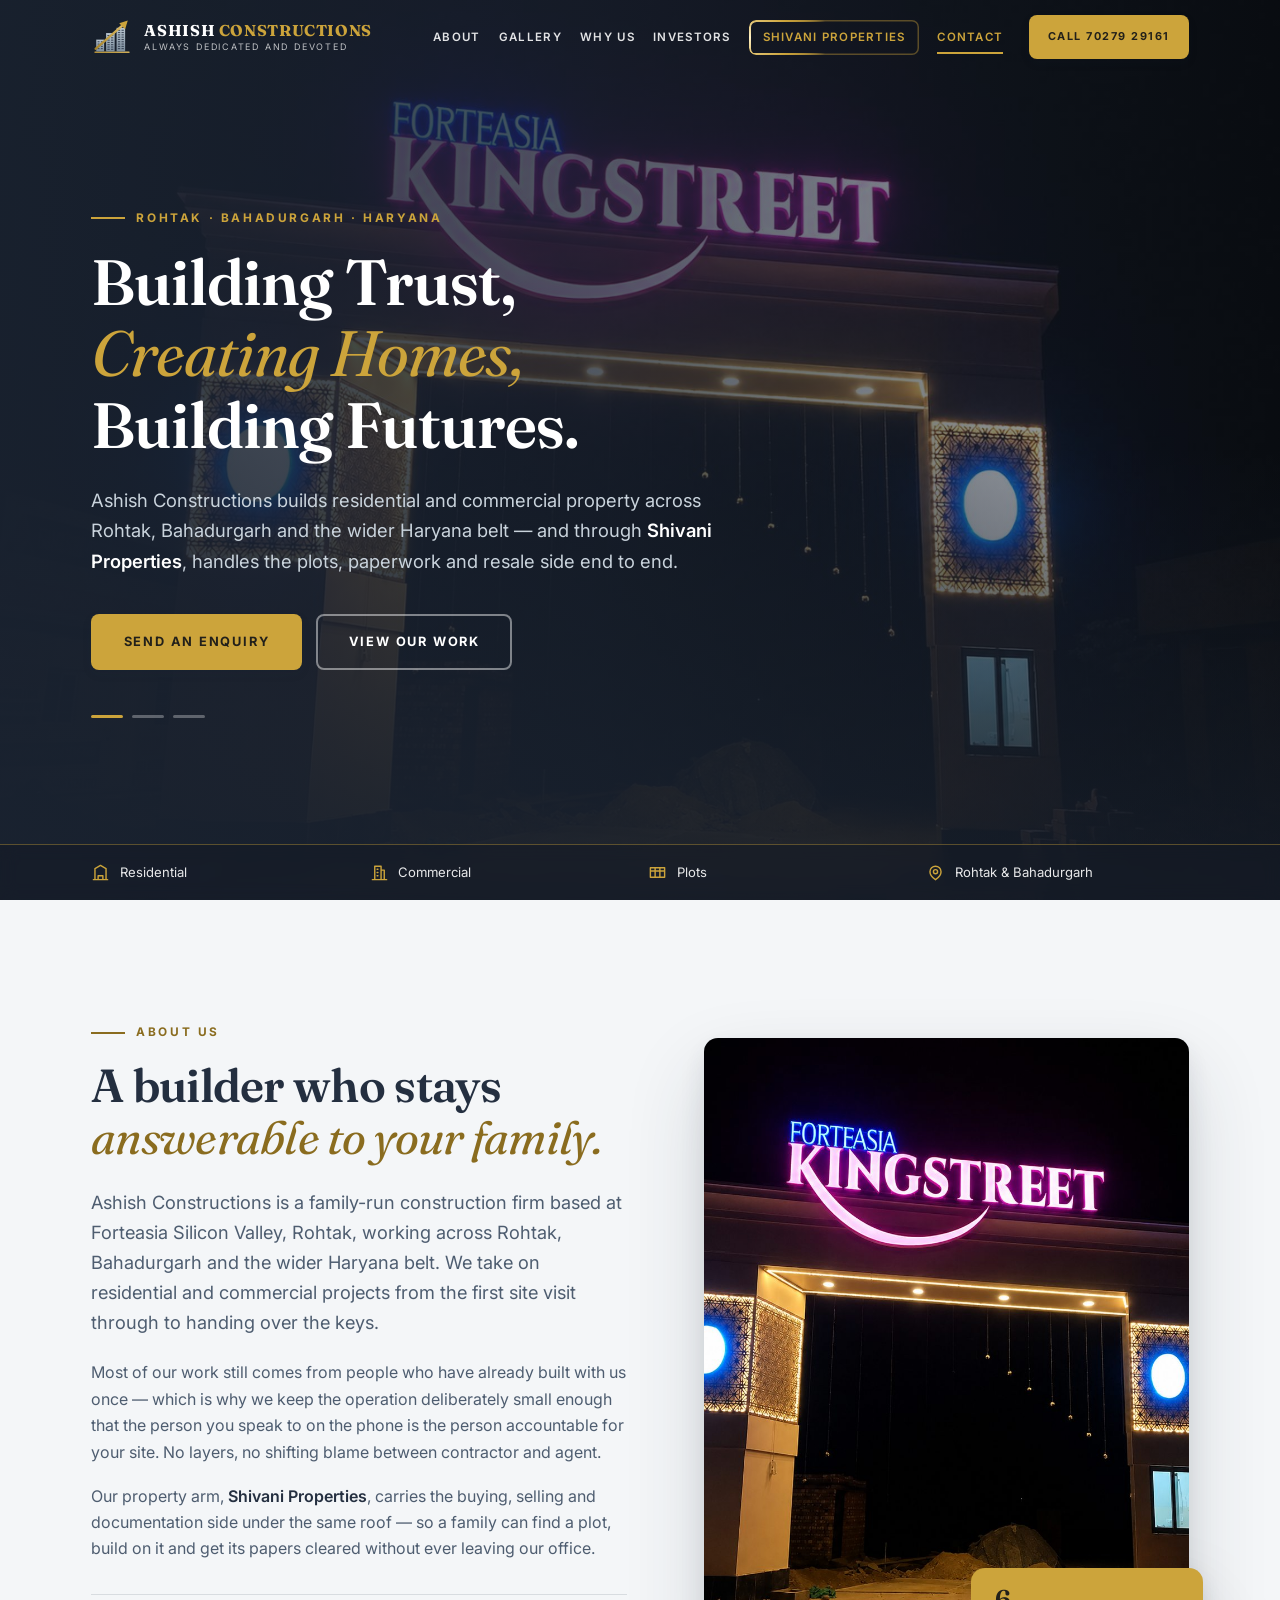
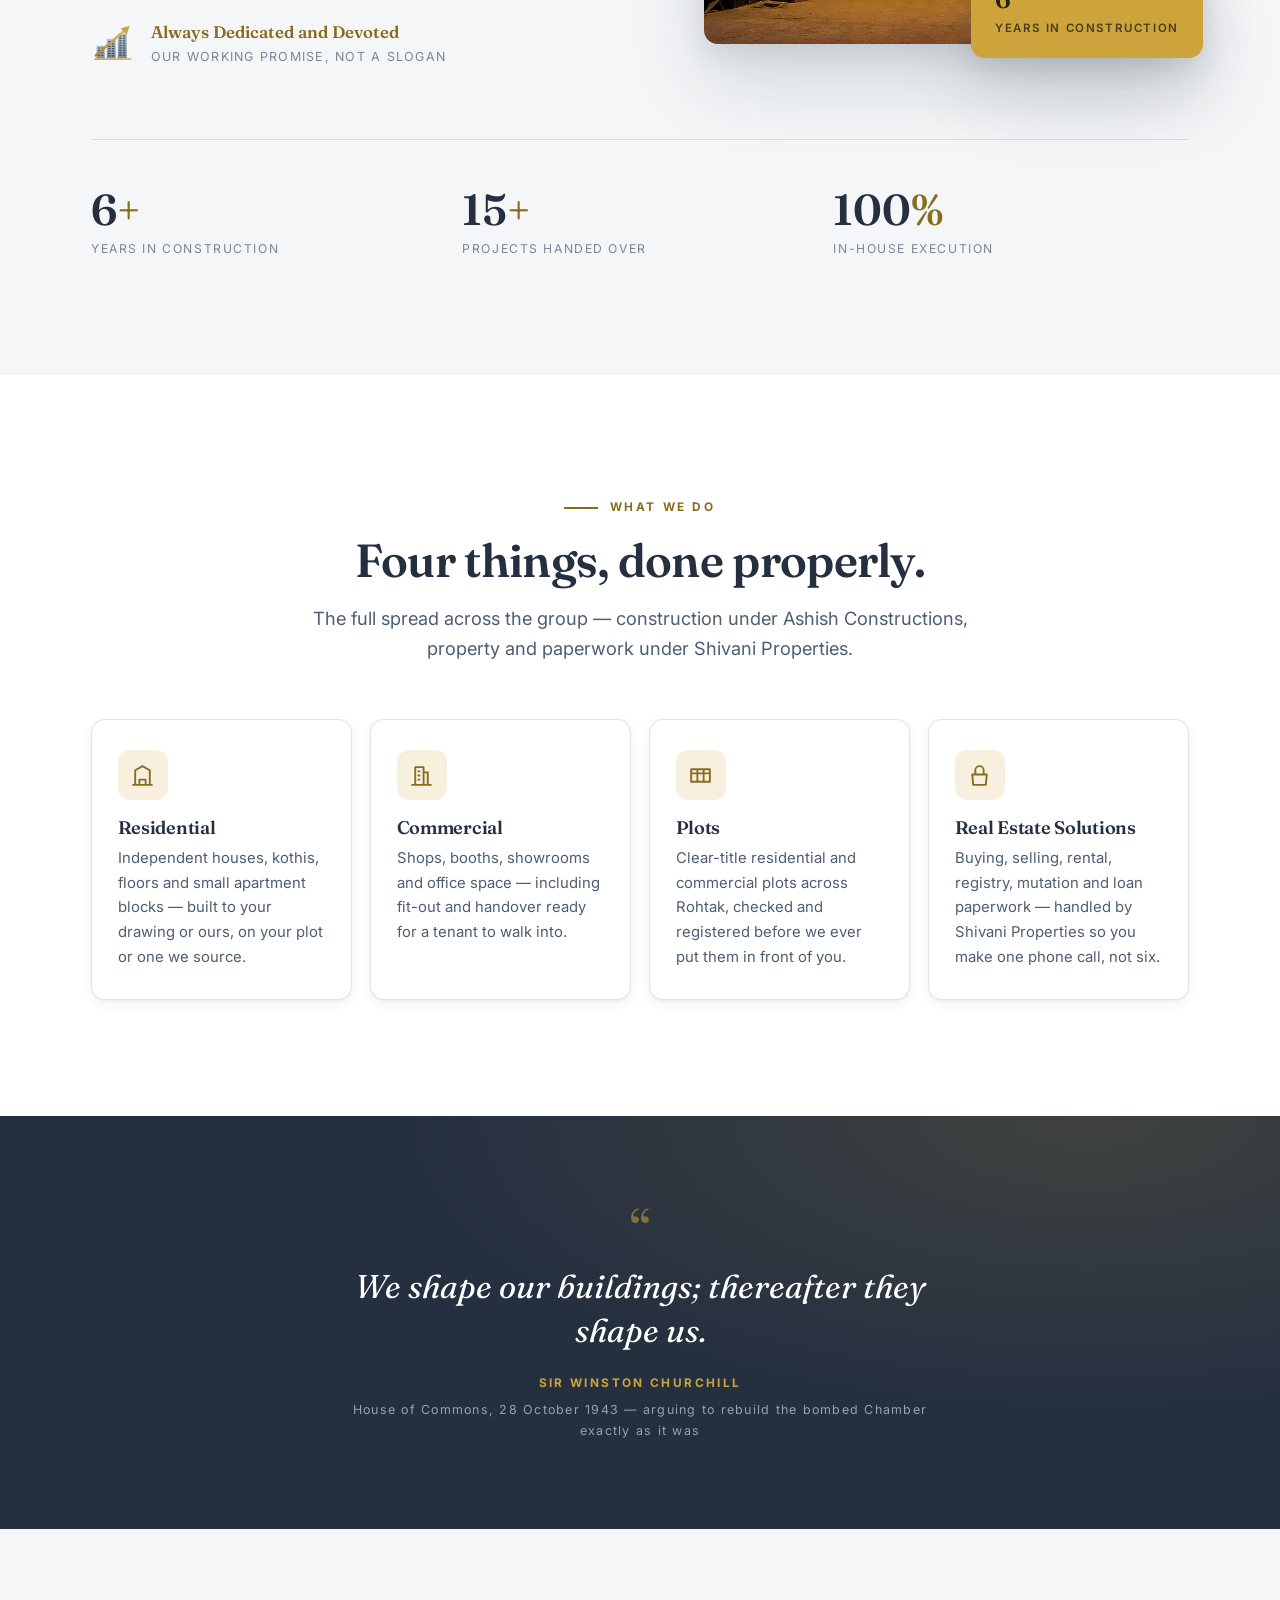
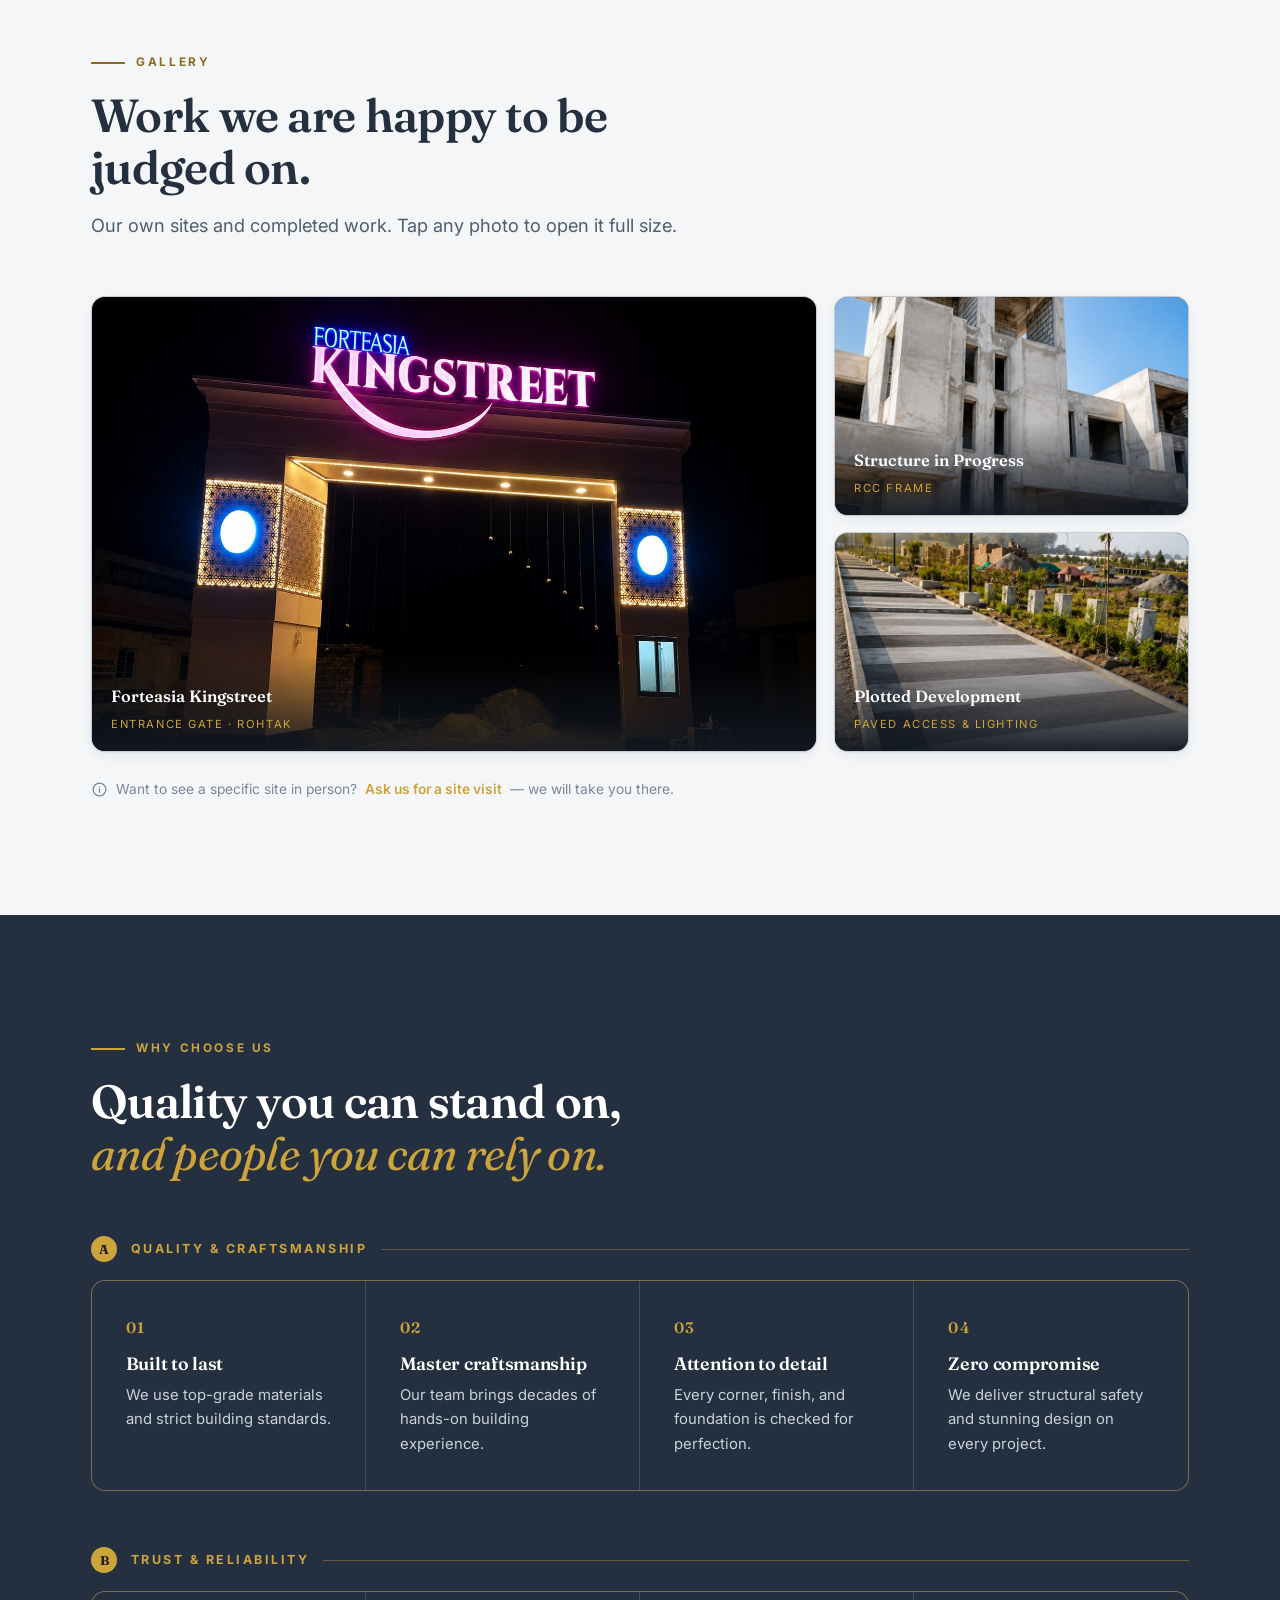
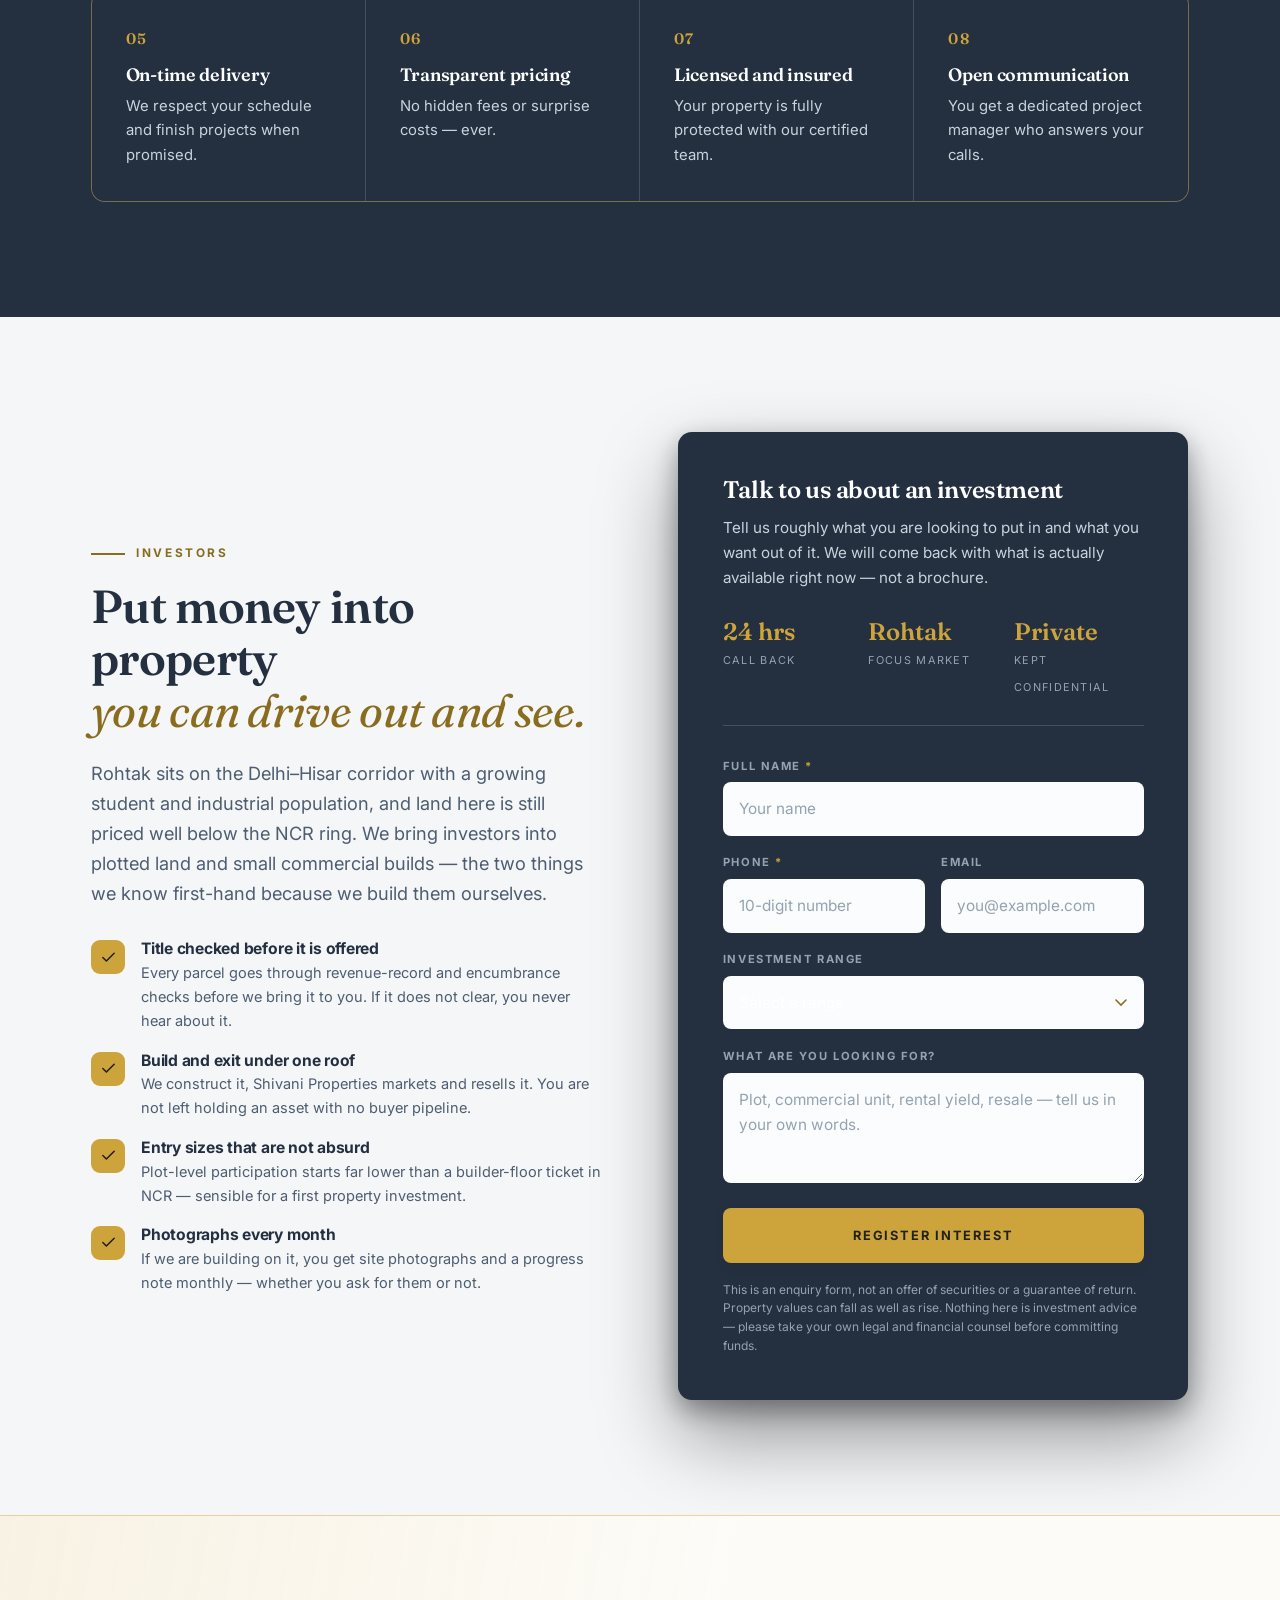
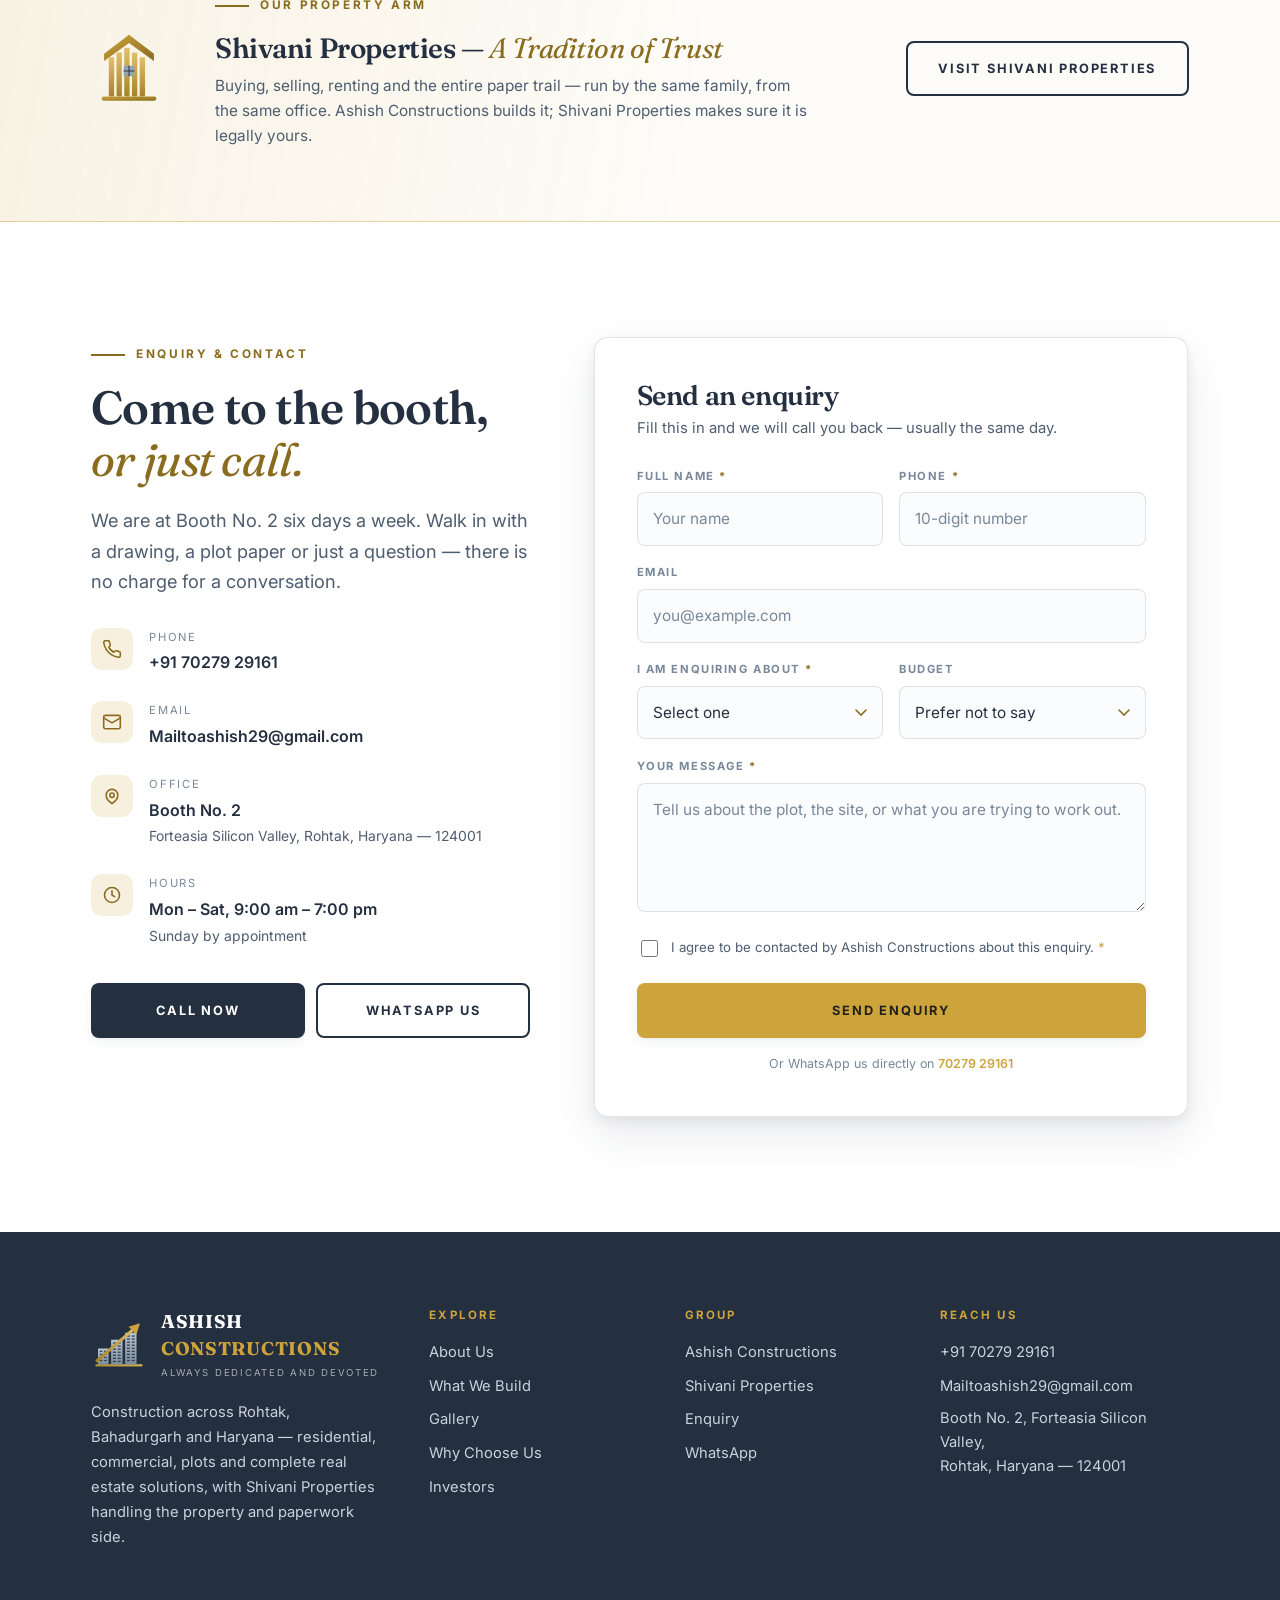
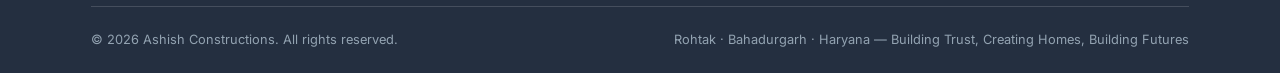
==== commit 0fe9b873: "Use the owner's own project photos, drop all stock imagery Three supplied photos replace every Unspl" ====
--- a/index.html
+++ b/index.html
@@ -129,9 +129,9 @@
 <section class="hero on-dark" id="home">
   <div class="hero__fallback" aria-hidden="true"></div>
   <div class="hero__media" aria-hidden="true">
-    <div class="hero__slide is-active" style="background-image:url('https://images.unsplash.com/photo-1541888946425-d81bb19240f5?auto=format&amp;fit=crop&amp;w=1900&amp;q=70')"></div>
-    <div class="hero__slide" style="background-image:url('https://images.unsplash.com/photo-1504307651254-35680f356dfd?auto=format&amp;fit=crop&amp;w=1900&amp;q=70')"></div>
-    <div class="hero__slide" style="background-image:url('https://images.unsplash.com/photo-1531971589569-0d9370cbe1e5?auto=format&amp;fit=crop&amp;w=1900&amp;q=70')"></div>
+    <div class="hero__slide is-active" style="background-image:url('assets/img/project-kingstreet-gate.jpg')"></div>
+    <div class="hero__slide" style="background-image:url('assets/img/project-structure.jpg')"></div>
+    <div class="hero__slide" style="background-image:url('assets/img/project-walkway.jpg')"></div>
   </div>
   <div class="hero__scrim" aria-hidden="true"></div>
 
@@ -216,9 +216,9 @@
       </div>
 
       <figure class="about__figure reveal" data-delay="1" style="margin:0">
-        <img src="https://images.unsplash.com/photo-1600585154340-be6161a56a0c?auto=format&amp;fit=crop&amp;w=1000&amp;q=70"
-             alt="A completed residential building handed over by Ashish Constructions"
-             width="1000" height="1250" loading="lazy" decoding="async" data-fallback>
+        <img src="assets/img/project-kingstreet-gate.jpg"
+             alt="Illuminated entrance gate at Forteasia Kingstreet, Rohtak"
+             width="1448" height="1086" loading="lazy" decoding="async" data-fallback>
         <figcaption class="about__badge">
           <strong data-count="6">6</strong><span>Years in construction</span>
         </figcaption>
@@ -297,66 +297,36 @@
     <div class="sec-head reveal">
       <span class="eyebrow">Gallery</span>
       <h2 class="h-lg">Work we are happy to be judged on.</h2>
-      <p class="lead">Sites in progress and homes handed over. Tap any photo to open it full size.</p>
+      <p class="lead">Our own sites and completed work. Tap any photo to open it full size.</p>
     </div>
 
     <div class="gallery__grid">
-      <button class="gallery__item gallery__item--wide reveal" type="button"
-              data-full="https://images.unsplash.com/photo-1541888946425-d81bb19240f5?auto=format&amp;fit=crop&amp;w=1800&amp;q=75"
-              data-caption="Site execution — RCC and structural work">
-        <img src="https://images.unsplash.com/photo-1541888946425-d81bb19240f5?auto=format&amp;fit=crop&amp;w=1100&amp;q=70" alt="Construction site with the team working on a reinforced concrete deck" loading="lazy" decoding="async" width="1100" height="620" data-fallback>
+      <button class="gallery__item gallery__item--big reveal" type="button"
+              data-full="assets/img/project-kingstreet-gate.jpg"
+              data-caption="Forteasia Kingstreet — illuminated entrance gate, Rohtak">
+        <img src="assets/img/project-kingstreet-gate.jpg" alt="Illuminated entrance gate at Forteasia Kingstreet, Rohtak" loading="lazy" decoding="async" width="1448" height="1086" data-fallback>
         <span class="gallery__cap">
-          <span><strong>Site Execution</strong><em>RCC &amp; structure</em></span>
+          <span><strong>Forteasia Kingstreet</strong><em>Entrance gate · Rohtak</em></span>
           <span class="gallery__zoom" aria-hidden="true"><svg viewBox="0 0 24 24" fill="none" stroke="currentColor" stroke-width="2"><circle cx="11" cy="11" r="7"/><path d="m20 20-3.5-3.5M11 8v6M8 11h6" stroke-linecap="round"/></svg></span>
         </span>
       </button>
 
-      <button class="gallery__item gallery__item--tall reveal" data-delay="1" type="button"
-              data-full="https://images.unsplash.com/photo-1504307651254-35680f356dfd?auto=format&amp;fit=crop&amp;w=1400&amp;q=75"
-              data-caption="Reinforcement work before a slab pour">
-        <img src="https://images.unsplash.com/photo-1504307651254-35680f356dfd?auto=format&amp;fit=crop&amp;w=800&amp;q=70" alt="Workers tying steel reinforcement before a slab pour" loading="lazy" decoding="async" width="800" height="1000" data-fallback>
+      <button class="gallery__item reveal" data-delay="1" type="button"
+              data-full="assets/img/project-structure.jpg"
+              data-caption="Reinforced concrete structure under construction">
+        <img src="assets/img/project-structure.jpg" alt="Reinforced concrete frame of a building under construction" loading="lazy" decoding="async" width="760" height="1024" data-fallback>
         <span class="gallery__cap">
-          <span><strong>Reinforcement Work</strong><em>Before the pour</em></span>
+          <span><strong>Structure in Progress</strong><em>RCC frame</em></span>
           <span class="gallery__zoom" aria-hidden="true"><svg viewBox="0 0 24 24" fill="none" stroke="currentColor" stroke-width="2"><circle cx="11" cy="11" r="7"/><path d="m20 20-3.5-3.5M11 8v6M8 11h6" stroke-linecap="round"/></svg></span>
         </span>
       </button>
 
       <button class="gallery__item reveal" data-delay="2" type="button"
-              data-full="https://images.unsplash.com/photo-1486406146926-c627a92ad1ab?auto=format&amp;fit=crop&amp;w=1600&amp;q=75"
-              data-caption="Commercial blocks — showroom and office floors">
-        <img src="https://images.unsplash.com/photo-1486406146926-c627a92ad1ab?auto=format&amp;fit=crop&amp;w=800&amp;q=70" alt="Commercial building with showroom and office floors" loading="lazy" decoding="async" width="800" height="560" data-fallback>
+              data-full="assets/img/project-walkway.jpg"
+              data-caption="Paved access road and landscaping on a plotted development">
+        <img src="assets/img/project-walkway.jpg" alt="Paved access road with street lighting on a plotted development" loading="lazy" decoding="async" width="760" height="1024" data-fallback>
         <span class="gallery__cap">
-          <span><strong>Commercial Blocks</strong><em>Shops &amp; offices</em></span>
-          <span class="gallery__zoom" aria-hidden="true"><svg viewBox="0 0 24 24" fill="none" stroke="currentColor" stroke-width="2"><circle cx="11" cy="11" r="7"/><path d="m20 20-3.5-3.5M11 8v6M8 11h6" stroke-linecap="round"/></svg></span>
-        </span>
-      </button>
-
-      <button class="gallery__item reveal" type="button"
-              data-full="https://images.unsplash.com/photo-1531971589569-0d9370cbe1e5?auto=format&amp;fit=crop&amp;w=1600&amp;q=75"
-              data-caption="Independent homes — residential construction">
-        <img src="https://images.unsplash.com/photo-1531971589569-0d9370cbe1e5?auto=format&amp;fit=crop&amp;w=800&amp;q=70" alt="Completed independent house at dusk" loading="lazy" decoding="async" width="800" height="560" data-fallback>
-        <span class="gallery__cap">
-          <span><strong>Independent Homes</strong><em>Residential</em></span>
-          <span class="gallery__zoom" aria-hidden="true"><svg viewBox="0 0 24 24" fill="none" stroke="currentColor" stroke-width="2"><circle cx="11" cy="11" r="7"/><path d="m20 20-3.5-3.5M11 8v6M8 11h6" stroke-linecap="round"/></svg></span>
-        </span>
-      </button>
-
-      <button class="gallery__item reveal" data-delay="1" type="button"
-              data-full="https://images.unsplash.com/photo-1600607687939-ce8a6c25118c?auto=format&amp;fit=crop&amp;w=1600&amp;q=75"
-              data-caption="Interior finishing before handover">
-        <img src="https://images.unsplash.com/photo-1600607687939-ce8a6c25118c?auto=format&amp;fit=crop&amp;w=800&amp;q=70" alt="Interior finishing work before handover" loading="lazy" decoding="async" width="800" height="560" data-fallback>
-        <span class="gallery__cap">
-          <span><strong>Interior Finishing</strong><em>Pre-handover</em></span>
-          <span class="gallery__zoom" aria-hidden="true"><svg viewBox="0 0 24 24" fill="none" stroke="currentColor" stroke-width="2"><circle cx="11" cy="11" r="7"/><path d="m20 20-3.5-3.5M11 8v6M8 11h6" stroke-linecap="round"/></svg></span>
-        </span>
-      </button>
-
-      <button class="gallery__item reveal" data-delay="2" type="button"
-              data-full="https://images.unsplash.com/photo-1621905251189-08b45d6a269e?auto=format&amp;fit=crop&amp;w=1600&amp;q=75"
-              data-caption="Electrical and services fit-out">
-        <img src="https://images.unsplash.com/photo-1621905251189-08b45d6a269e?auto=format&amp;fit=crop&amp;w=800&amp;q=70" alt="Electrician wiring a distribution board during fit-out" loading="lazy" decoding="async" width="800" height="560" data-fallback>
-        <span class="gallery__cap">
-          <span><strong>Services &amp; Fit-out</strong><em>Electrical &amp; plumbing</em></span>
+          <span><strong>Plotted Development</strong><em>Paved access &amp; lighting</em></span>
           <span class="gallery__zoom" aria-hidden="true"><svg viewBox="0 0 24 24" fill="none" stroke="currentColor" stroke-width="2"><circle cx="11" cy="11" r="7"/><path d="m20 20-3.5-3.5M11 8v6M8 11h6" stroke-linecap="round"/></svg></span>
         </span>
       </button>
--- a/assets/css/style.css
+++ b/assets/css/style.css
@@ -581,6 +581,7 @@
 }
 .gallery__item:hover { border-color: var(--line-gold); box-shadow: var(--shadow-md); }
 .gallery__item--wide { grid-column: span 2; }
+.gallery__item--big  { grid-column: span 2; grid-row: span 2; }
 .gallery__item--tall { grid-row: span 2; }
 
 /* Painted fallback behind every tile — a tile is never an empty grey box. */
@@ -609,10 +610,11 @@
 .gallery__item:hover .gallery__zoom, .gallery__item:focus-visible .gallery__zoom { opacity: 1; transform: none; }
 .gallery__zoom svg { width: 15px; height: 15px; }
 
-@media (max-width: 900px) { .gallery__grid { grid-template-columns: repeat(2, 1fr); grid-auto-rows: 200px; } }
+@media (max-width: 900px) { .gallery__grid { grid-template-columns: repeat(2, 1fr); grid-auto-rows: 200px; }
+  .gallery__item--big { grid-column: span 2; grid-row: span 1; } }
 @media (max-width: 560px) {
   .gallery__grid { grid-template-columns: 1fr; grid-auto-rows: 220px; }
-  .gallery__item--wide, .gallery__item--tall { grid-column: auto; grid-row: auto; }
+  .gallery__item--wide, .gallery__item--tall, .gallery__item--big { grid-column: auto; grid-row: auto; }
 }
 
 .gallery__note {
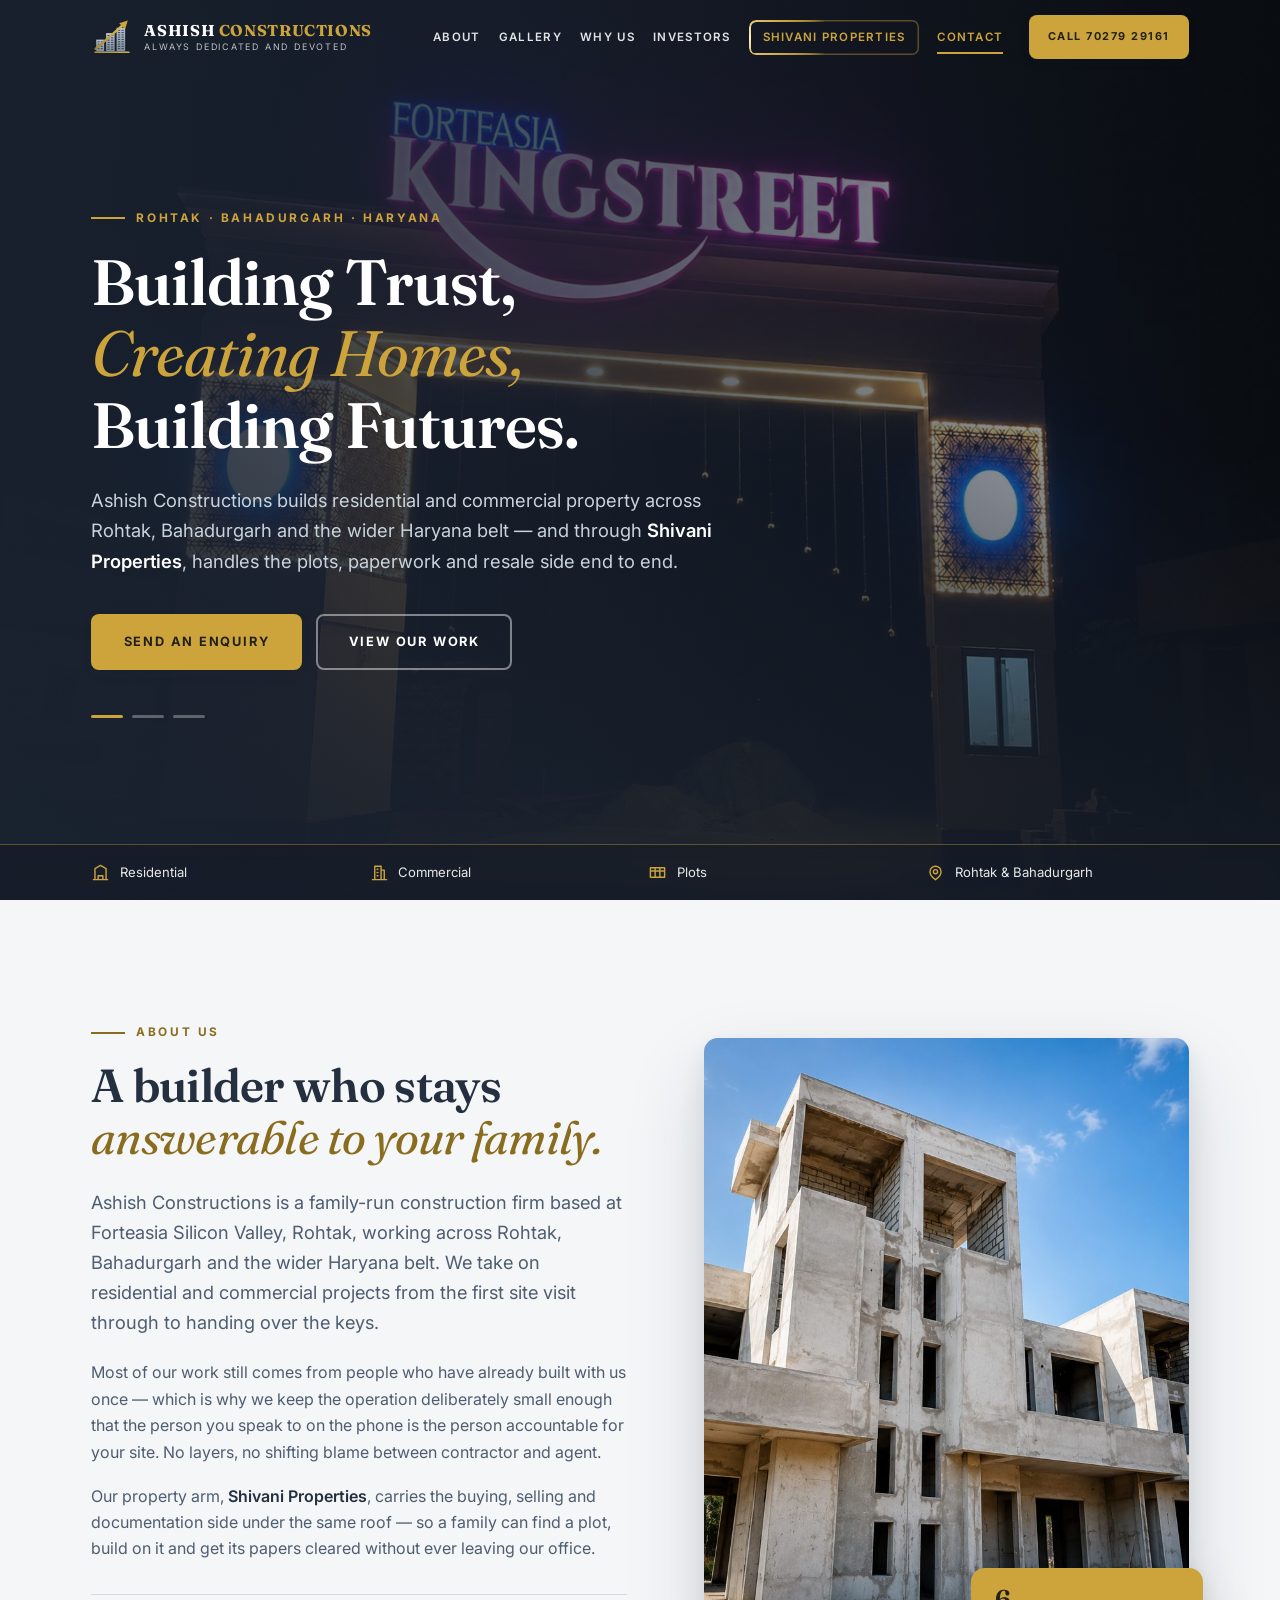
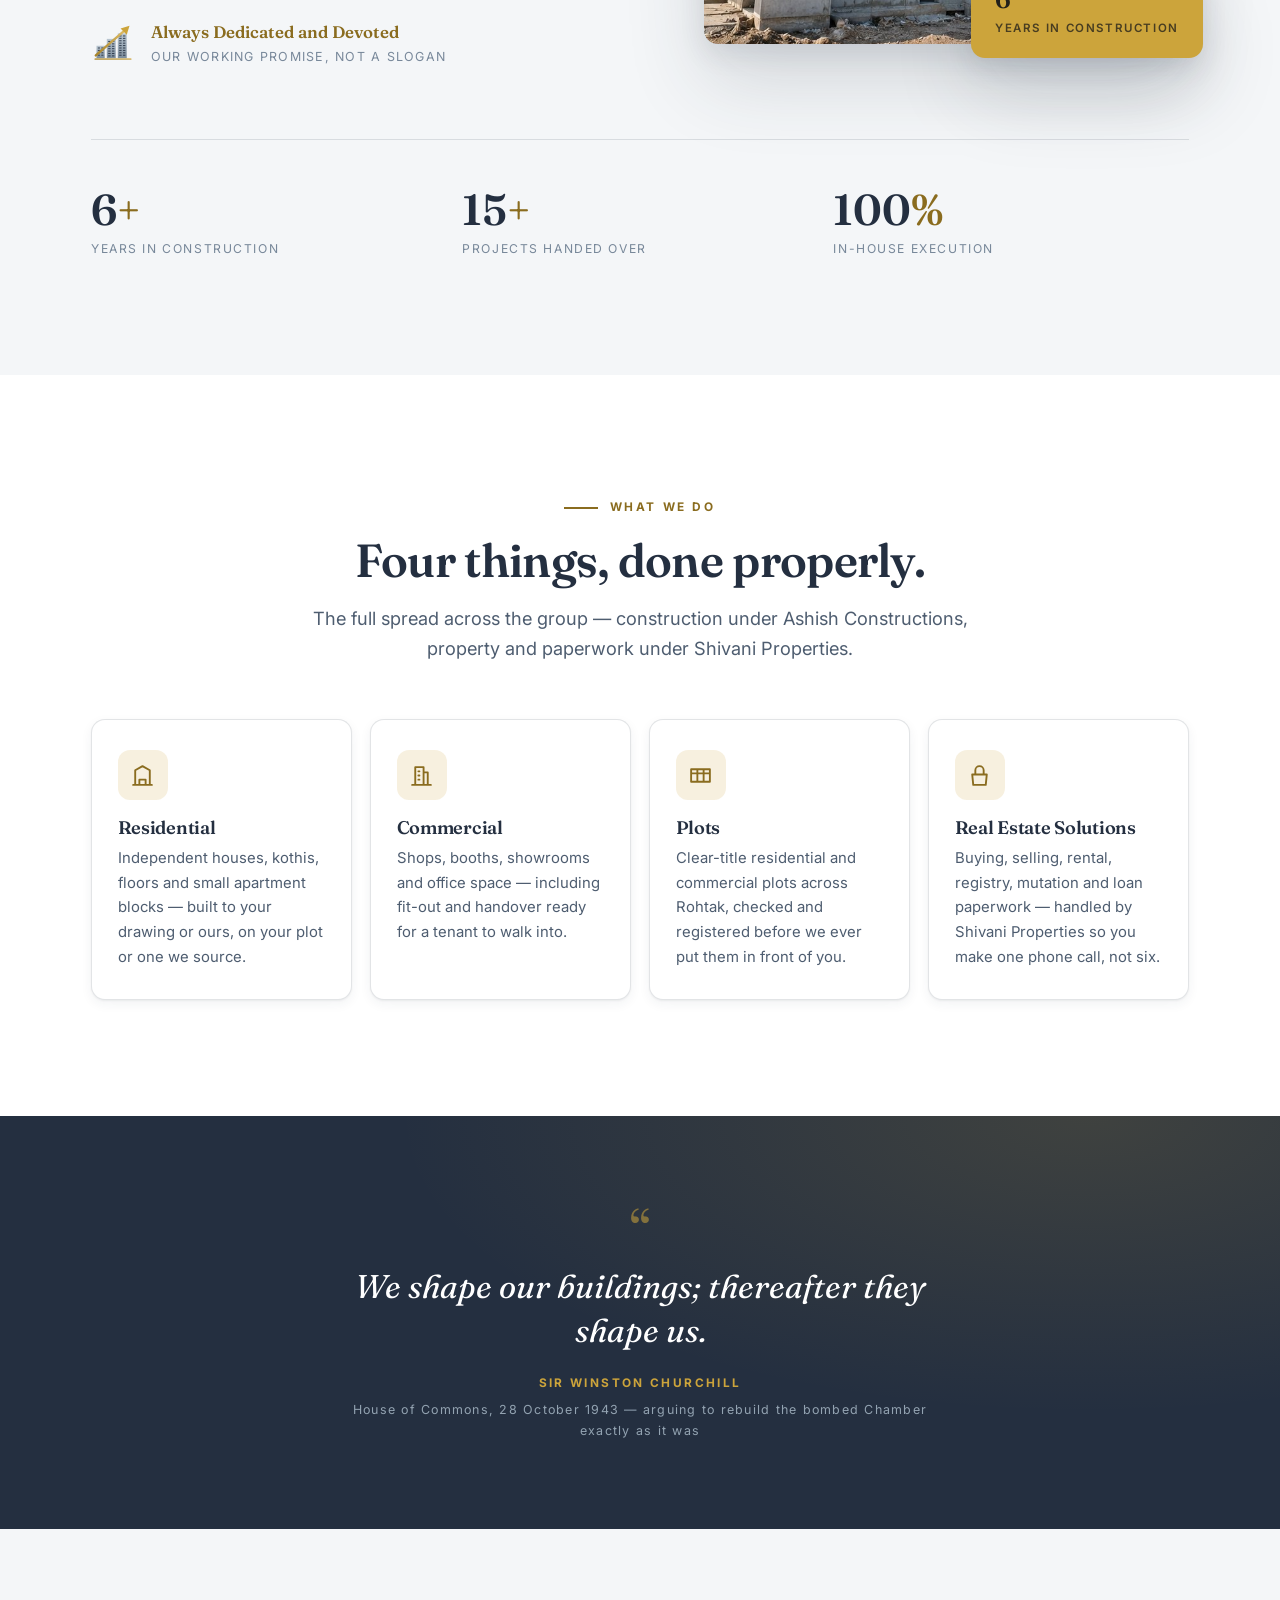
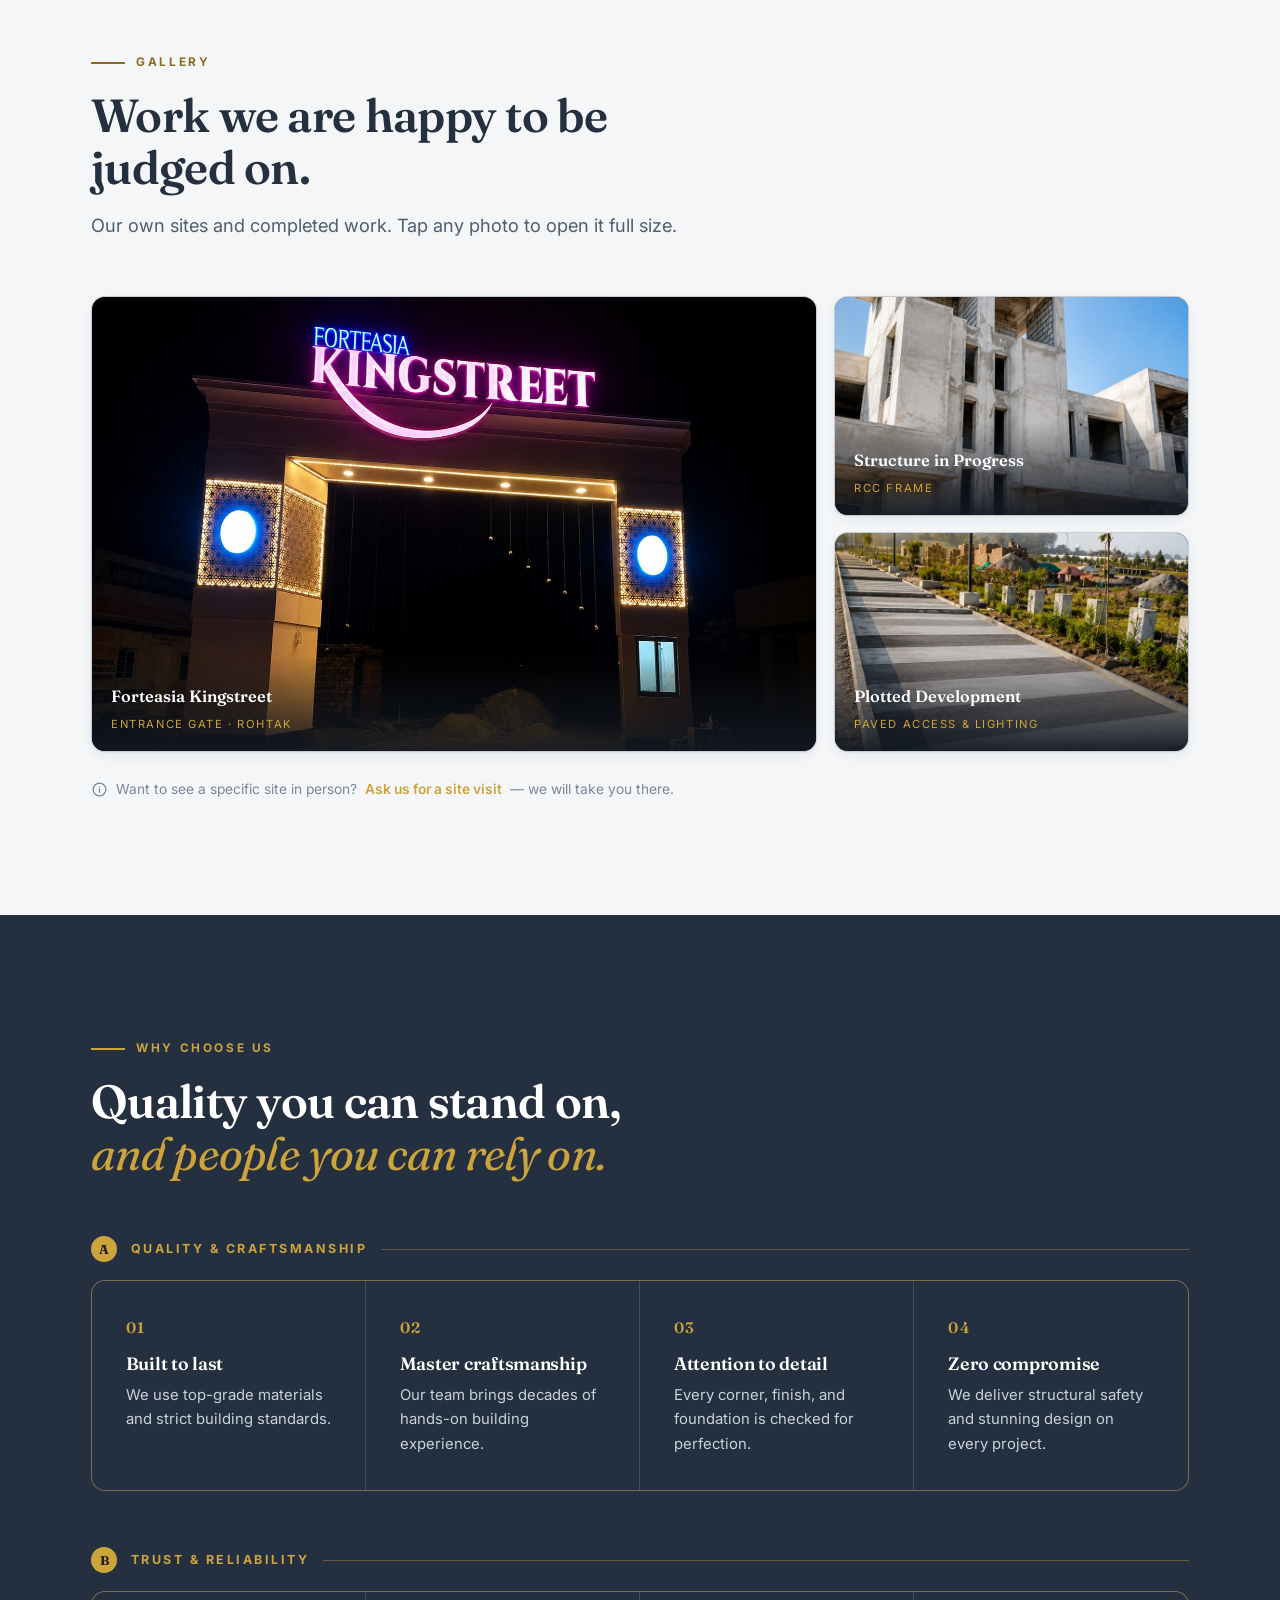
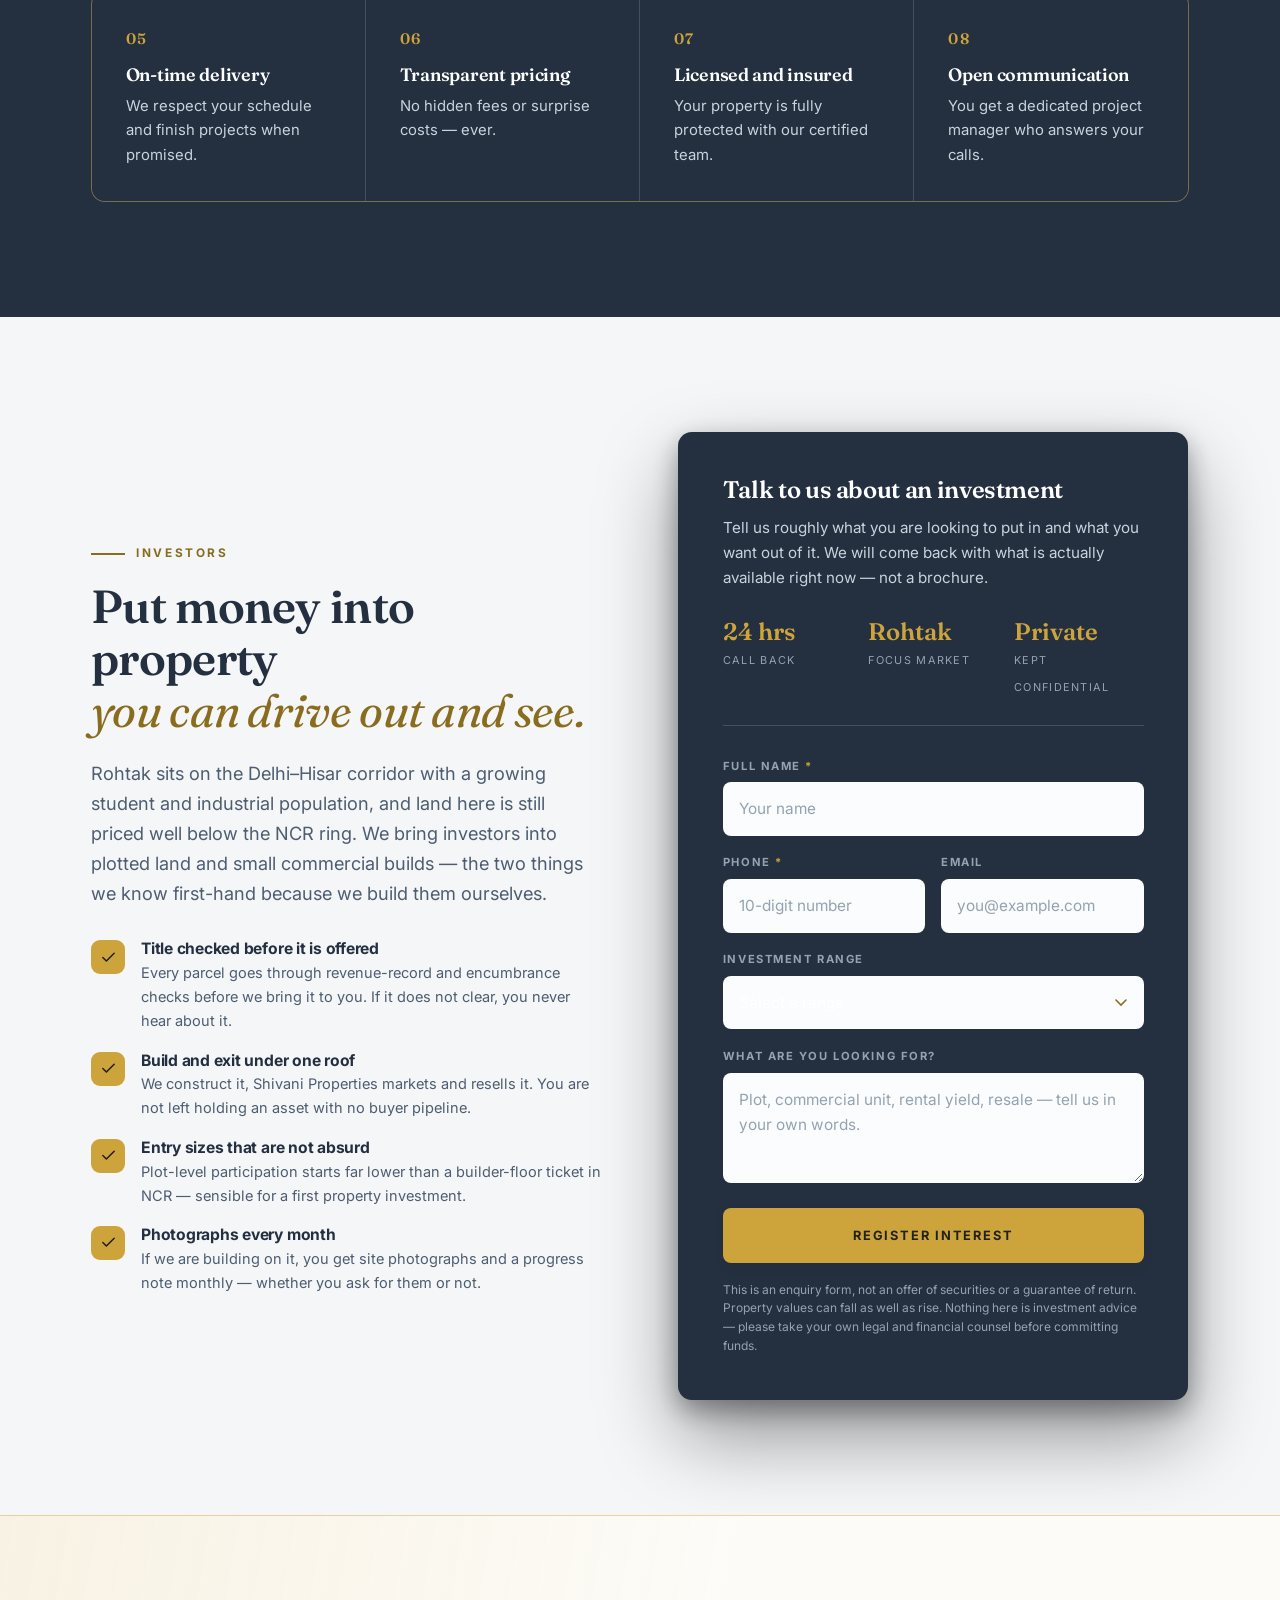
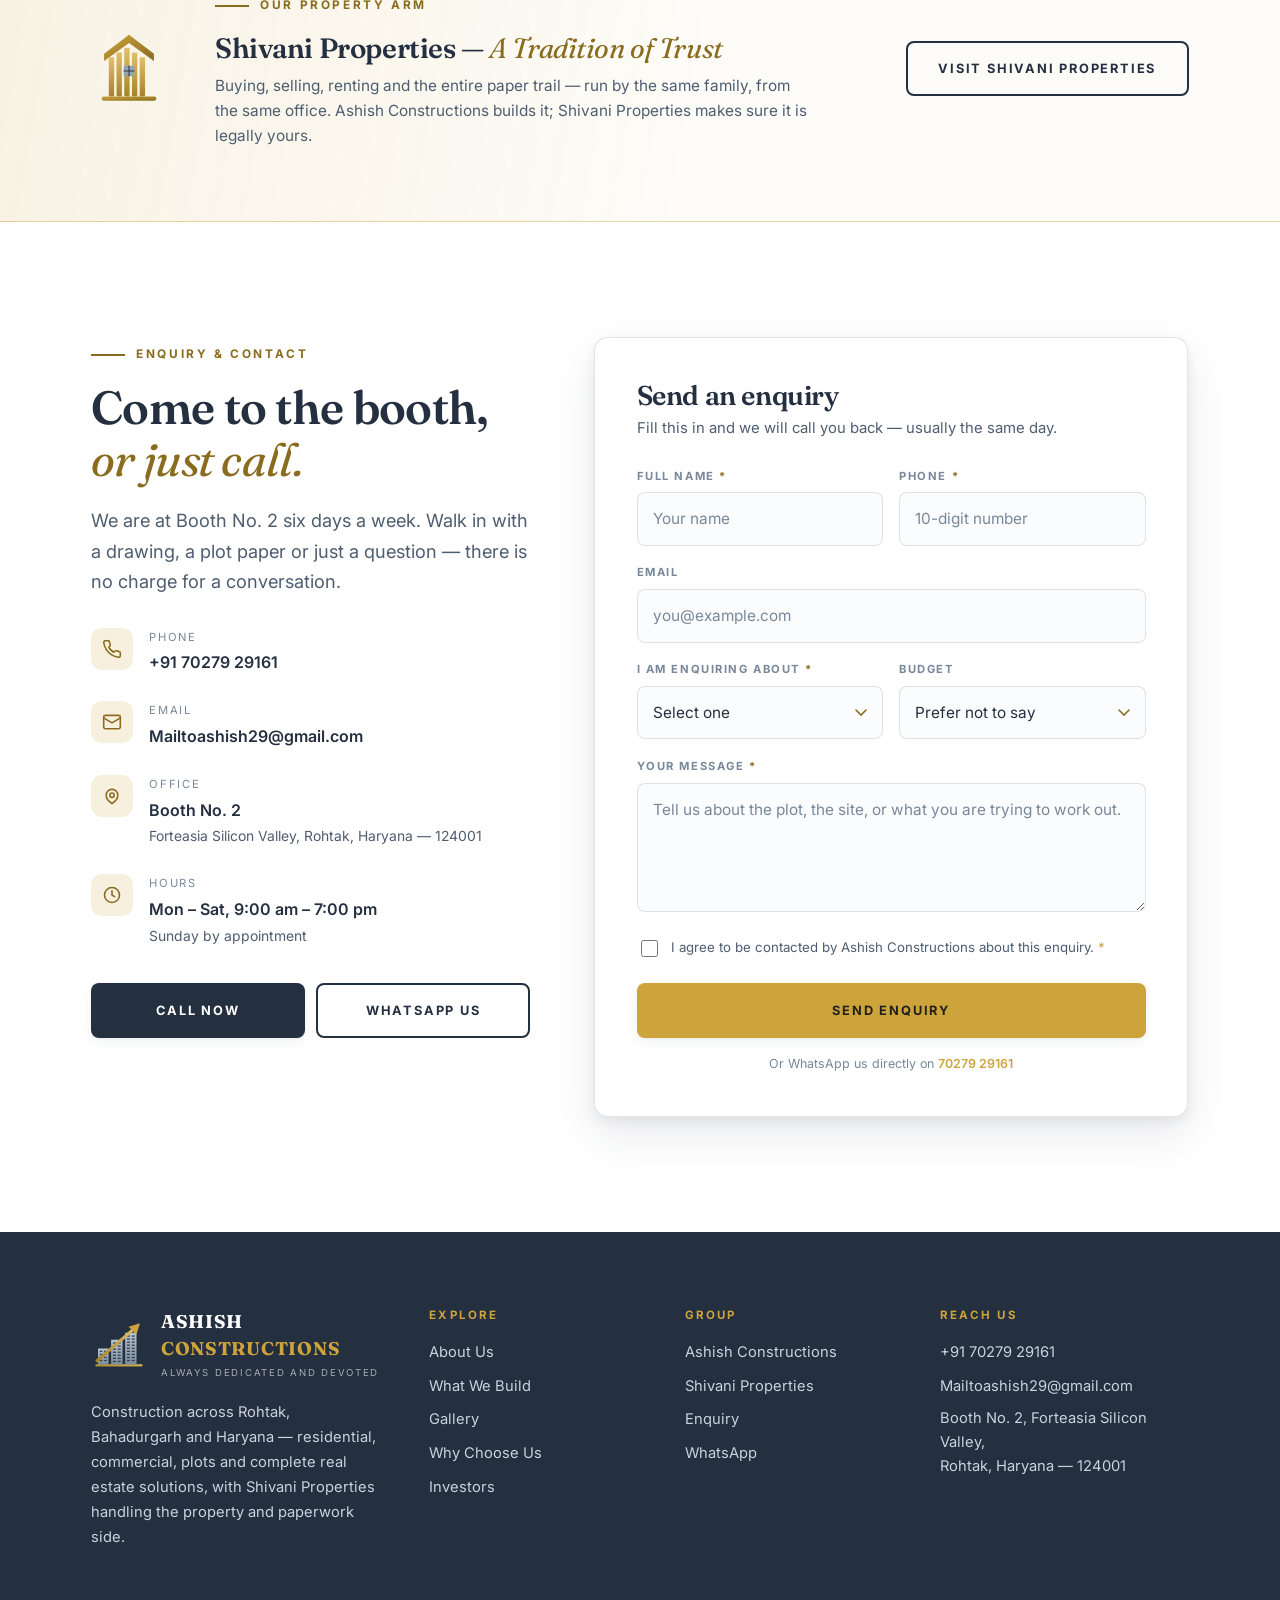
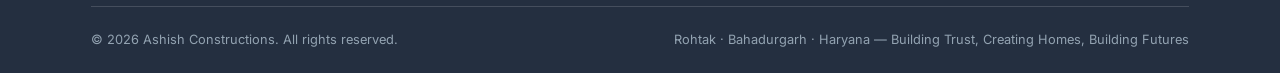
==== commit 63af1643: "About: use the RCC structure photo as the main image The Kingstreet gate is landscape (1448x1086) an" ====
--- a/index.html
+++ b/index.html
@@ -216,9 +216,9 @@
       </div>
 
       <figure class="about__figure reveal" data-delay="1" style="margin:0">
-        <img src="assets/img/project-kingstreet-gate.jpg"
-             alt="Illuminated entrance gate at Forteasia Kingstreet, Rohtak"
-             width="1448" height="1086" loading="lazy" decoding="async" data-fallback>
+        <img src="assets/img/project-structure.jpg"
+             alt="Reinforced concrete frame of a building under construction"
+             width="760" height="1024" loading="lazy" decoding="async" data-fallback>
         <figcaption class="about__badge">
           <strong data-count="6">6</strong><span>Years in construction</span>
         </figcaption>
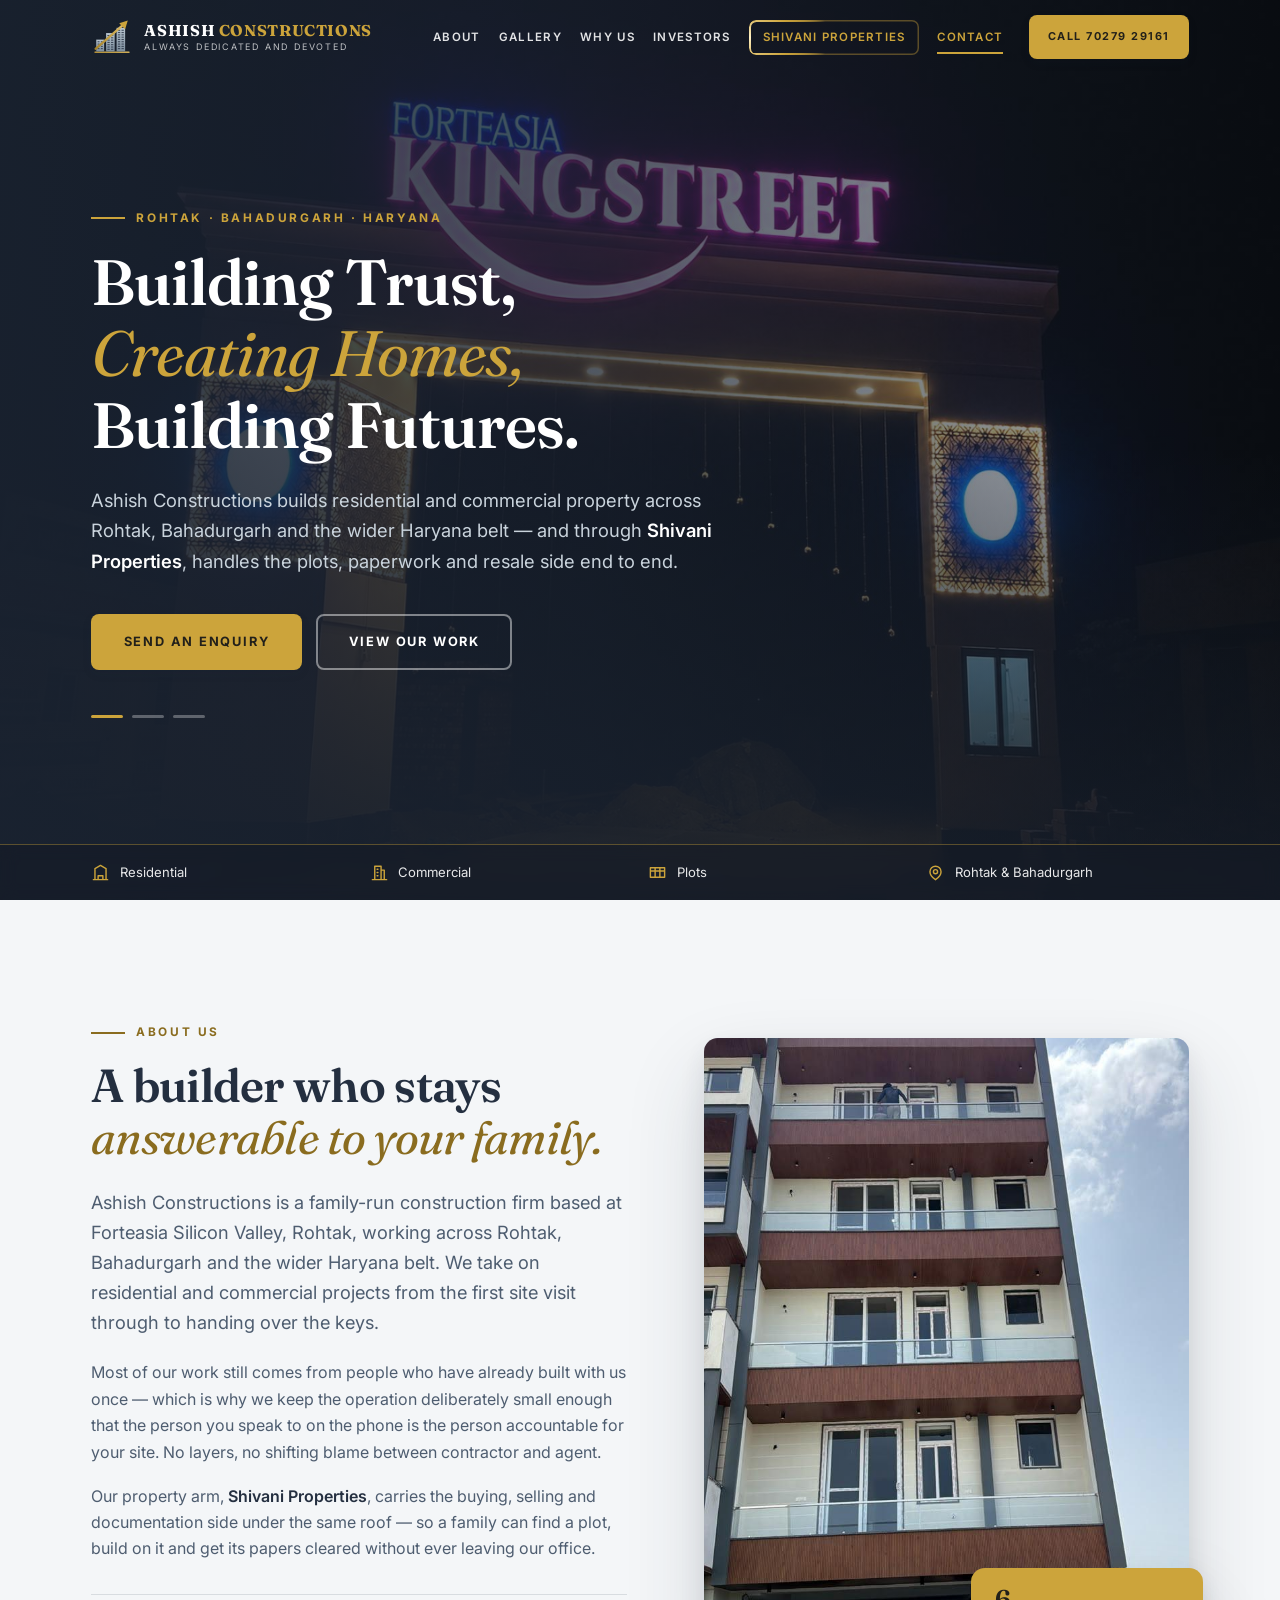
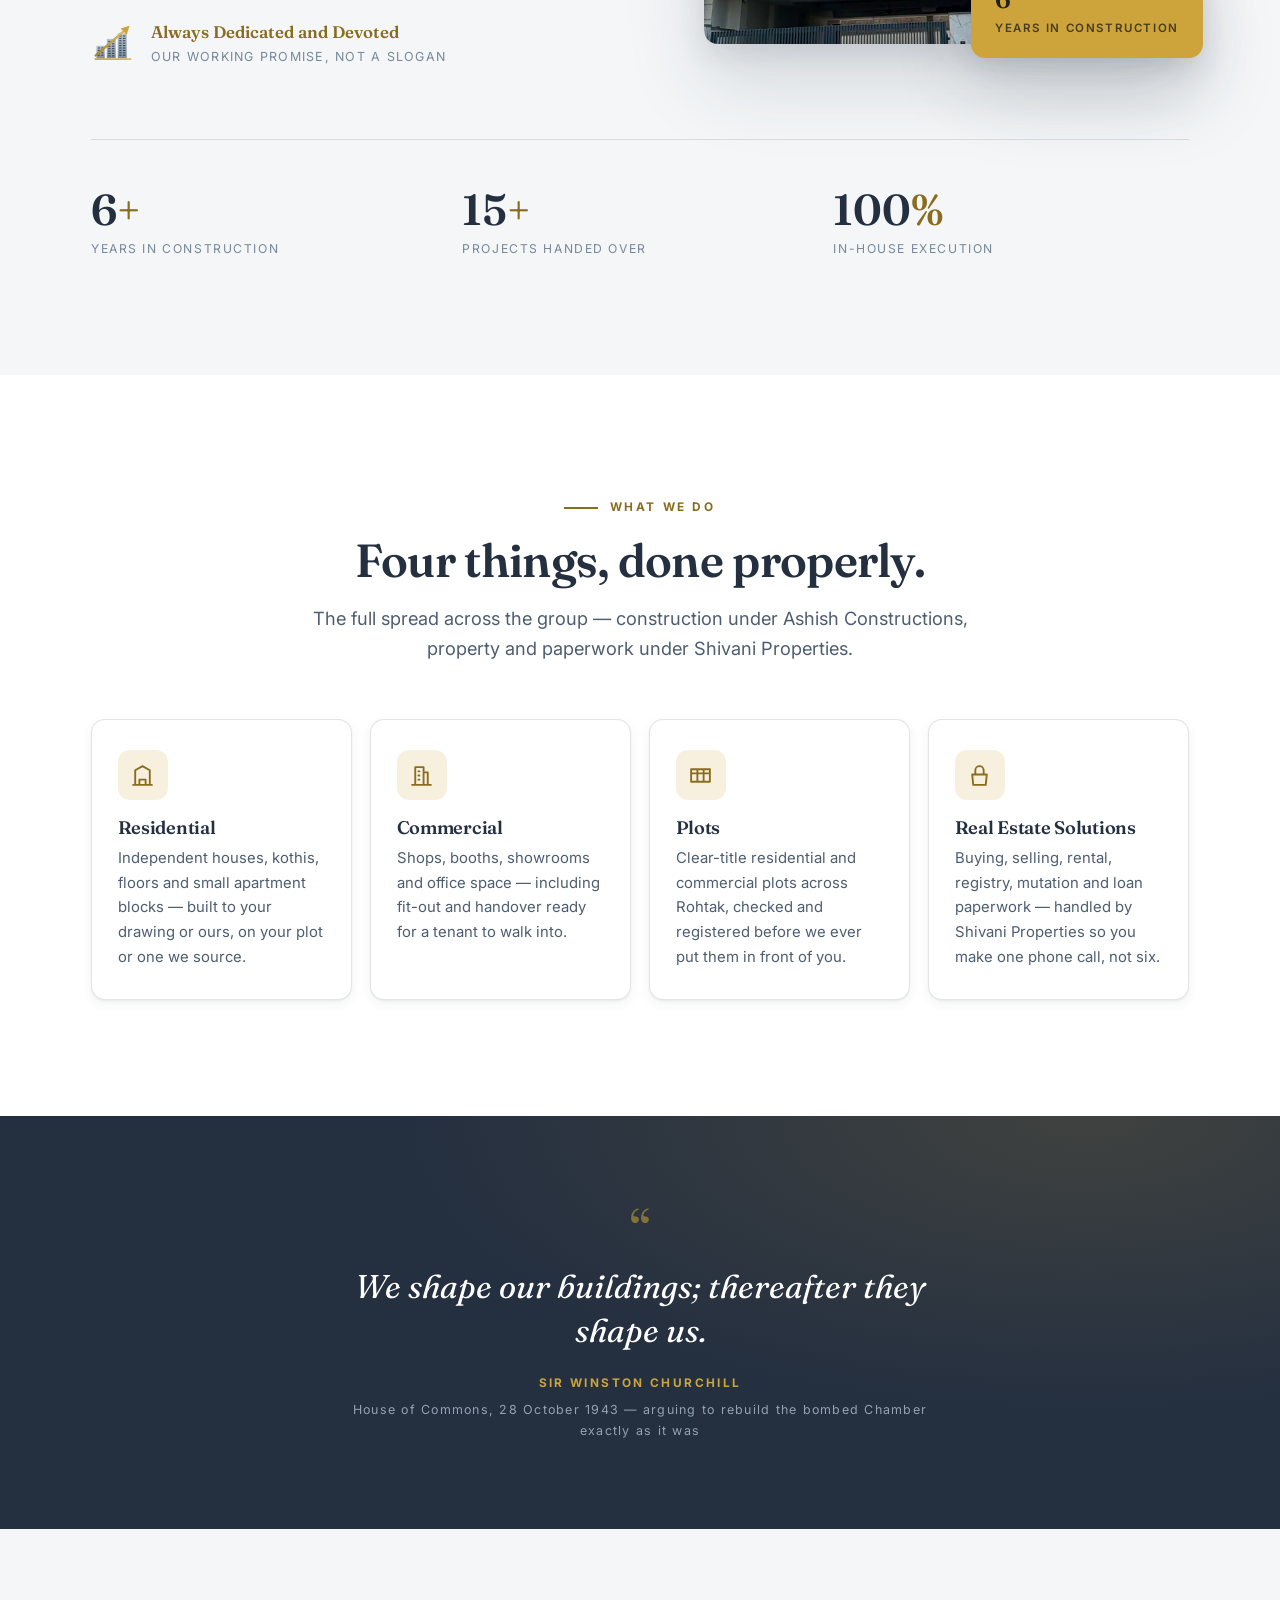
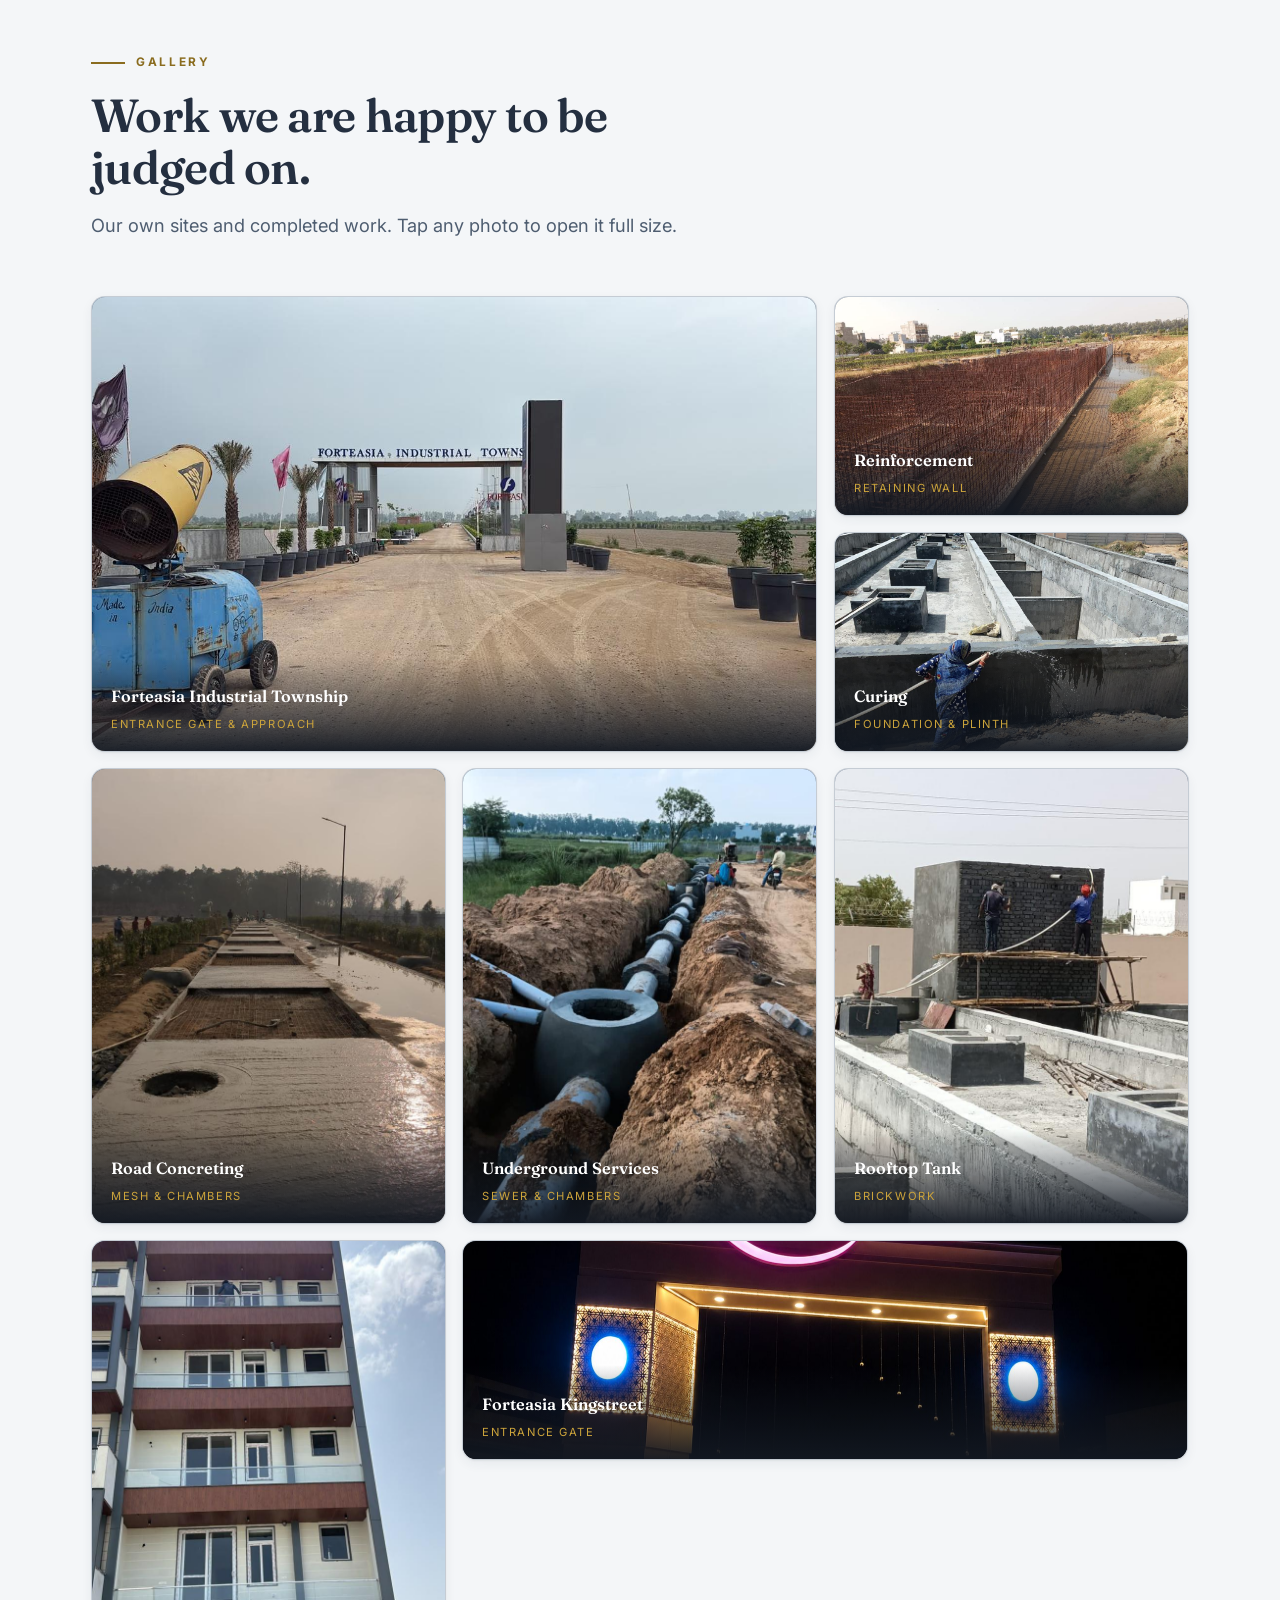
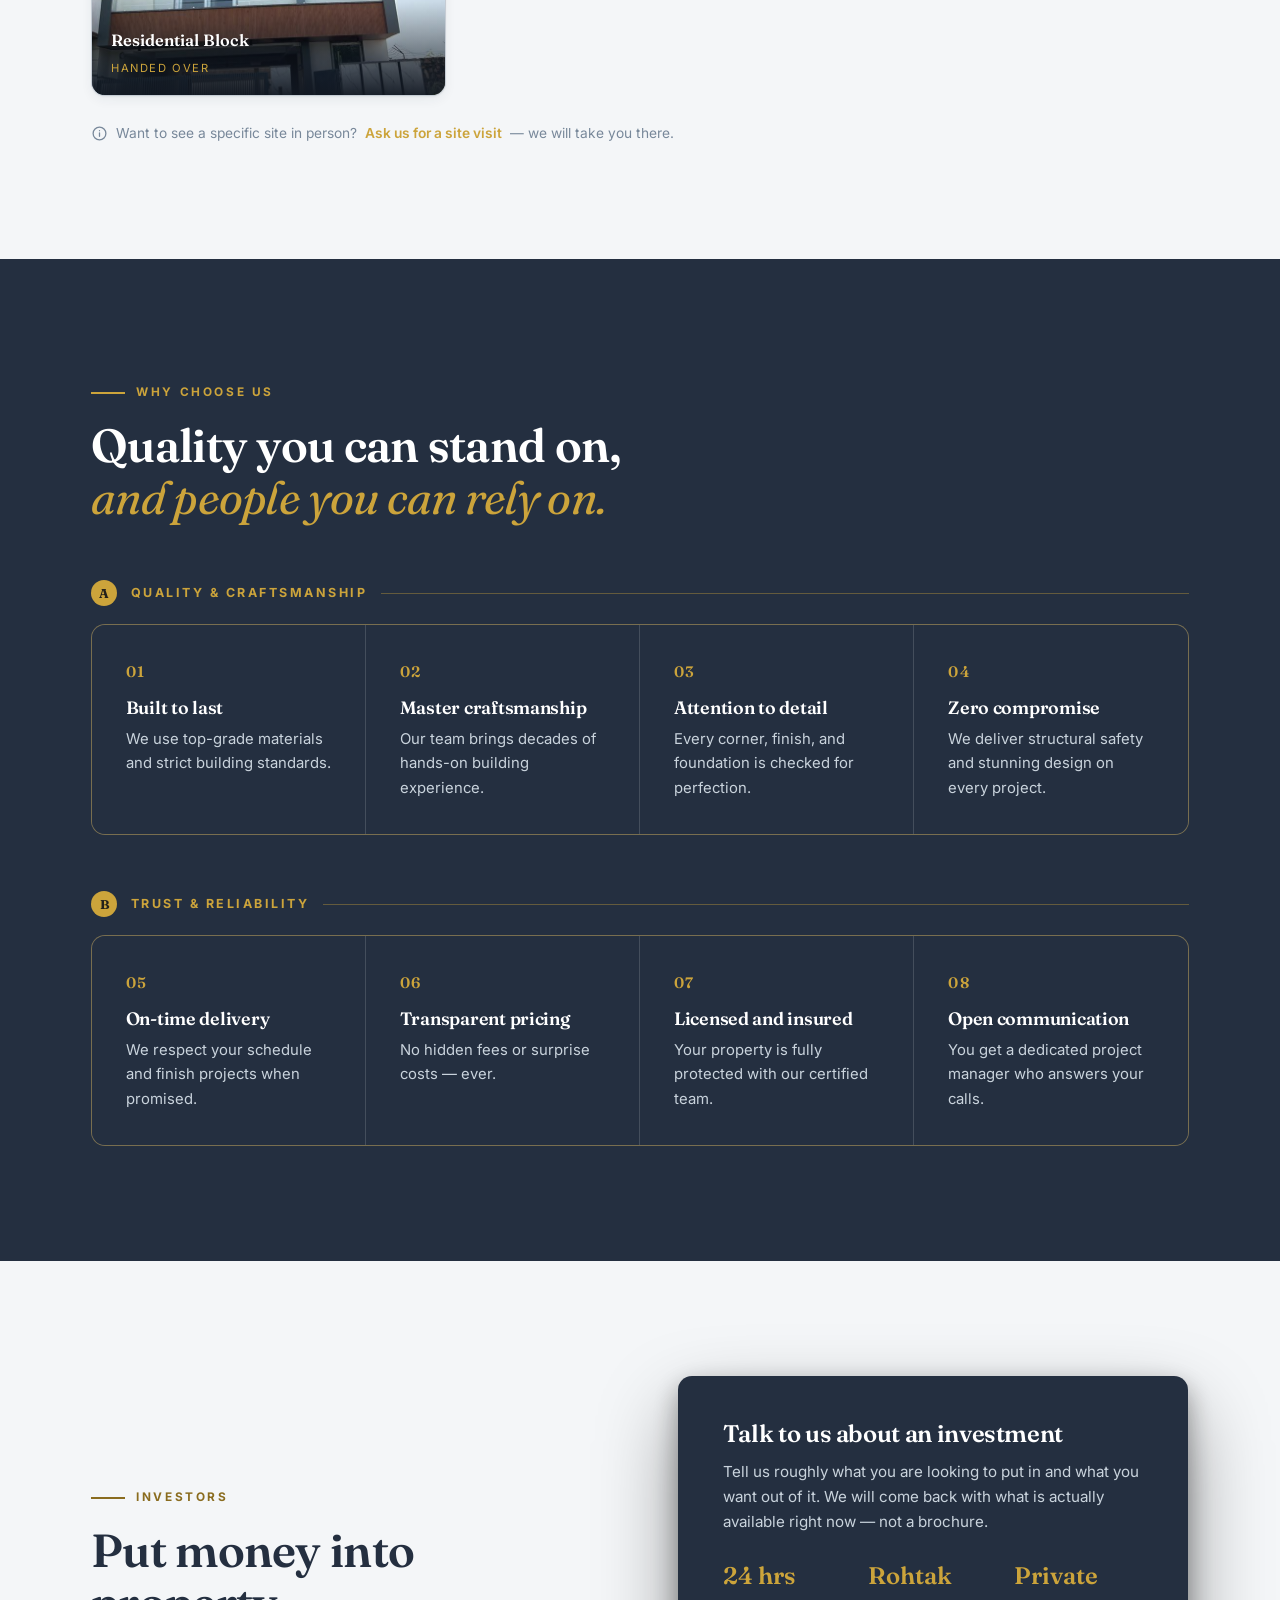
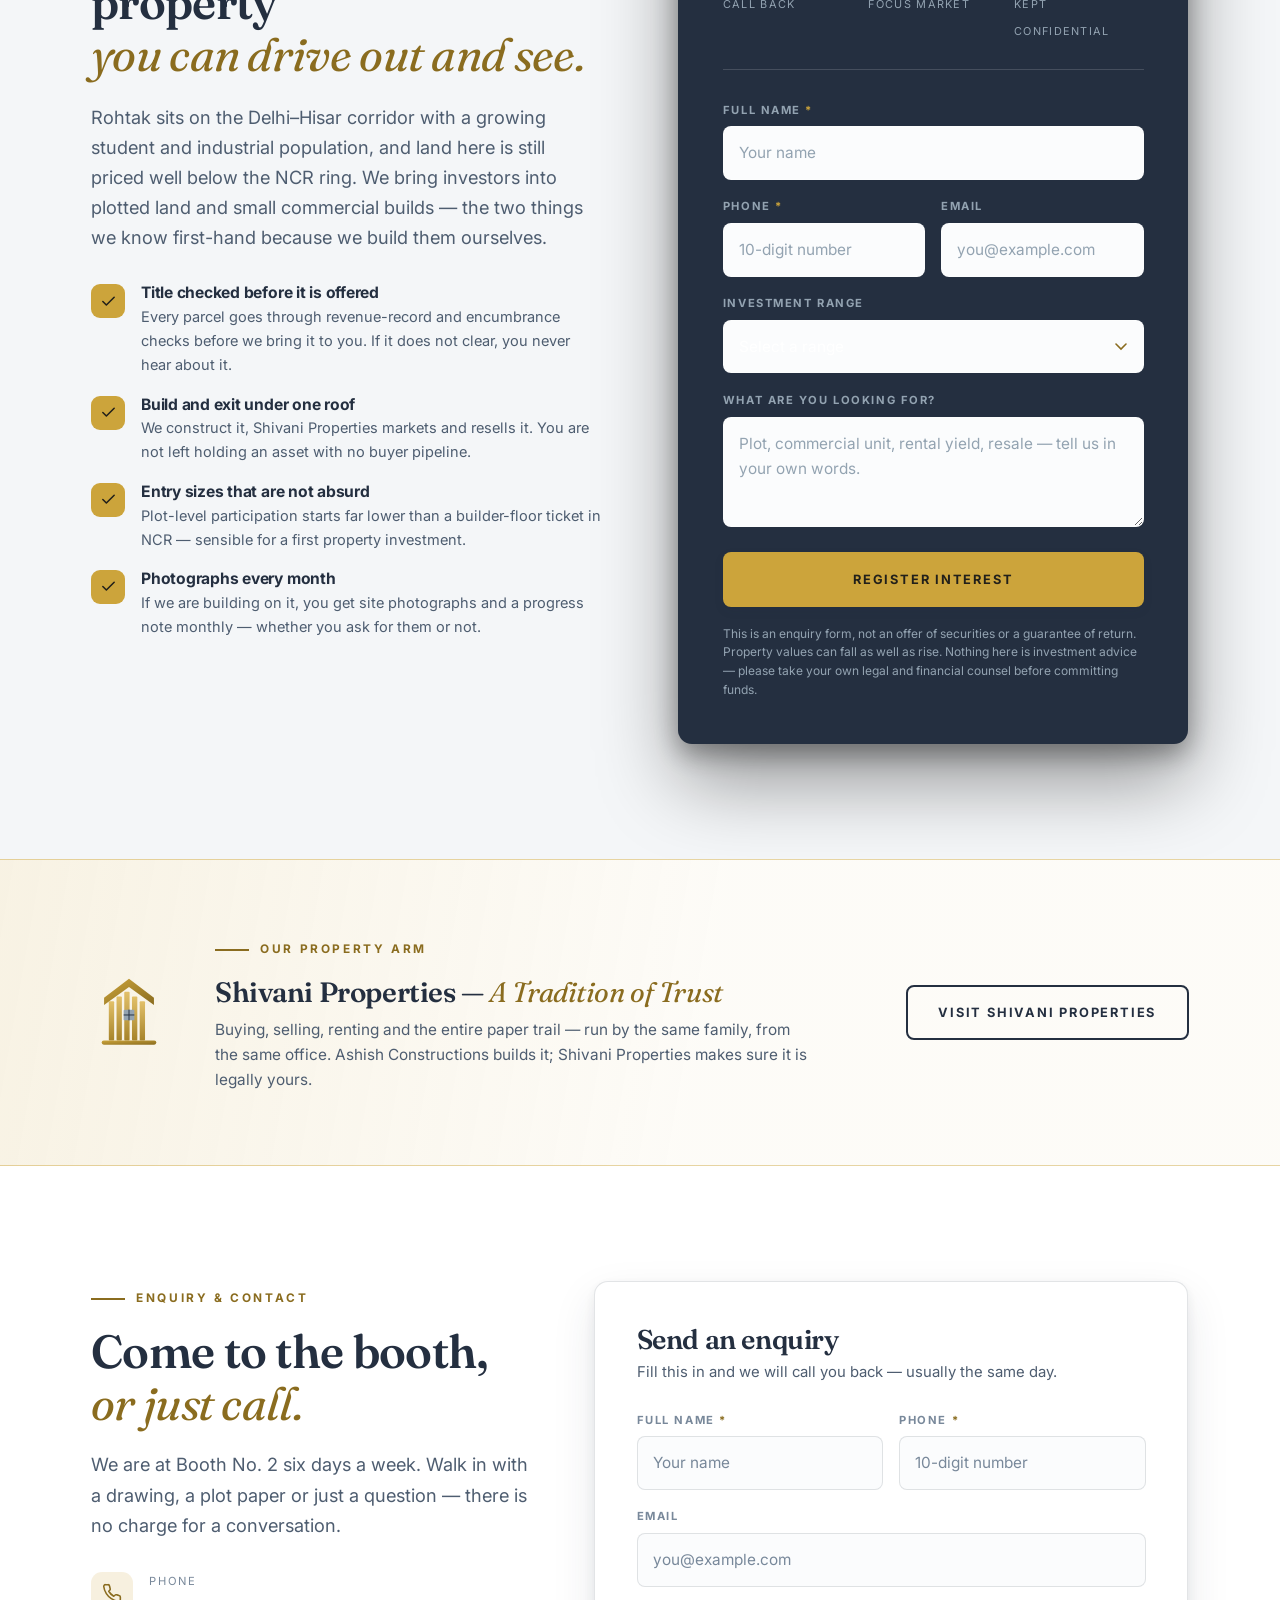
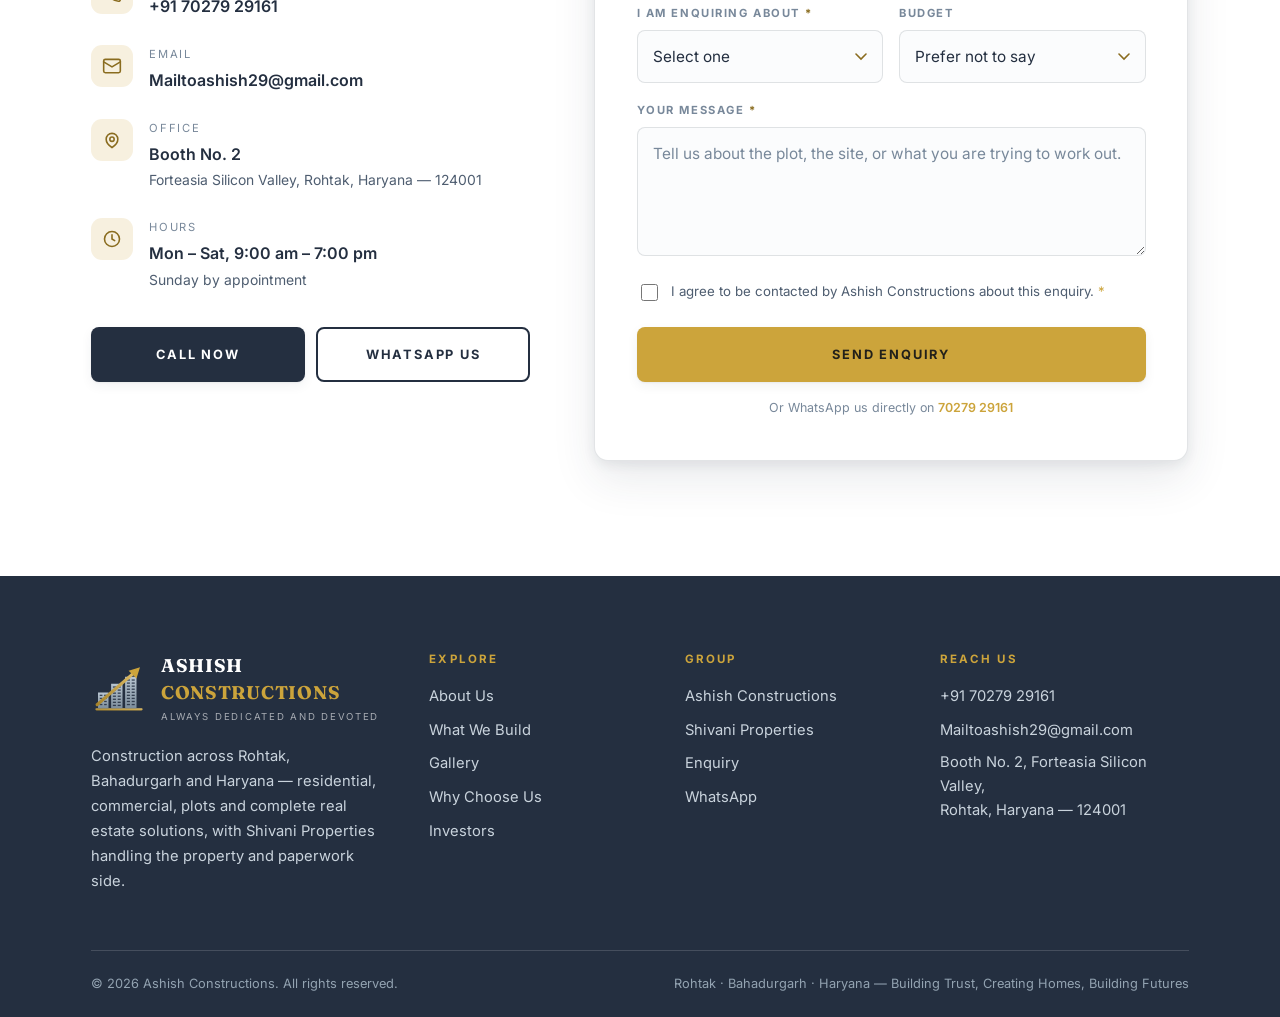
==== commit 92047d5c: "Replace generated imagery with the owner's real site photographs Seven photographs supplied from the" ====
--- a/index.html
+++ b/index.html
@@ -130,8 +130,8 @@
   <div class="hero__fallback" aria-hidden="true"></div>
   <div class="hero__media" aria-hidden="true">
     <div class="hero__slide is-active" style="background-image:url('assets/img/project-kingstreet-gate.jpg')"></div>
-    <div class="hero__slide" style="background-image:url('assets/img/project-structure.jpg')"></div>
-    <div class="hero__slide" style="background-image:url('assets/img/project-walkway.jpg')"></div>
+    <div class="hero__slide" style="background-image:url('assets/img/residential-block.jpg')"></div>
+    <div class="hero__slide" style="background-image:url('assets/img/road-concreting.jpg')"></div>
   </div>
   <div class="hero__scrim" aria-hidden="true"></div>
 
@@ -216,9 +216,9 @@
       </div>
 
       <figure class="about__figure reveal" data-delay="1" style="margin:0">
-        <img src="assets/img/project-structure.jpg"
-             alt="Reinforced concrete frame of a building under construction"
-             width="760" height="1024" loading="lazy" decoding="async" data-fallback>
+        <img src="assets/img/residential-block.jpg"
+             alt="Completed four-storey residential block handed over by Ashish Constructions"
+             width="720" height="1280" loading="lazy" decoding="async" data-fallback>
         <figcaption class="about__badge">
           <strong data-count="6">6</strong><span>Years in construction</span>
         </figcaption>
@@ -302,36 +302,85 @@
 
     <div class="gallery__grid">
       <button class="gallery__item gallery__item--big reveal" type="button"
+              data-full="assets/img/forteasia-township-gate.jpg"
+              data-caption="Forteasia Industrial Township — entrance gate and approach road">
+        <img src="assets/img/forteasia-township-gate.jpg" alt="Entrance gate and approach road at Forteasia Industrial Township" loading="lazy" decoding="async" width="1280" height="720" data-fallback>
+        <span class="gallery__cap">
+          <span><strong>Forteasia Industrial Township</strong><em>Entrance gate &amp; approach</em></span>
+          <span class="gallery__zoom" aria-hidden="true"><svg viewBox="0 0 24 24" fill="none" stroke="currentColor" stroke-width="2"><circle cx="11" cy="11" r="7"/><path d="m20 20-3.5-3.5M11 8v6M8 11h6" stroke-linecap="round"/></svg></span>
+        </span>
+      </button>
+
+      <button class="gallery__item reveal" data-delay="1" type="button"
+              data-full="assets/img/retaining-wall-rebar.jpg"
+              data-caption="Reinforcement cage tied and ready for a retaining wall pour">
+        <img src="assets/img/retaining-wall-rebar.jpg" alt="Steel reinforcement cage tied for a retaining wall" loading="lazy" decoding="async" width="1280" height="719" data-fallback>
+        <span class="gallery__cap">
+          <span><strong>Reinforcement</strong><em>Retaining wall</em></span>
+          <span class="gallery__zoom" aria-hidden="true"><svg viewBox="0 0 24 24" fill="none" stroke="currentColor" stroke-width="2"><circle cx="11" cy="11" r="7"/><path d="m20 20-3.5-3.5M11 8v6M8 11h6" stroke-linecap="round"/></svg></span>
+        </span>
+      </button>
+
+      <button class="gallery__item reveal" data-delay="2" type="button"
+              data-full="assets/img/foundation-curing.jpg"
+              data-caption="Curing foundation walls and plinth beams">
+        <img src="assets/img/foundation-curing.jpg" alt="Foundation walls and plinth beams being cured with water" loading="lazy" decoding="async" width="1280" height="720" data-fallback>
+        <span class="gallery__cap">
+          <span><strong>Curing</strong><em>Foundation &amp; plinth</em></span>
+          <span class="gallery__zoom" aria-hidden="true"><svg viewBox="0 0 24 24" fill="none" stroke="currentColor" stroke-width="2"><circle cx="11" cy="11" r="7"/><path d="m20 20-3.5-3.5M11 8v6M8 11h6" stroke-linecap="round"/></svg></span>
+        </span>
+      </button>
+
+      <button class="gallery__item gallery__item--tall reveal" type="button"
+              data-full="assets/img/road-concreting.jpg"
+              data-caption="Concrete road being laid with mesh reinforcement and manhole chambers">
+        <img src="assets/img/road-concreting.jpg" alt="Concrete road being laid with steel mesh and manhole chambers at sunrise" loading="lazy" decoding="async" width="719" height="1280" data-fallback>
+        <span class="gallery__cap">
+          <span><strong>Road Concreting</strong><em>Mesh &amp; chambers</em></span>
+          <span class="gallery__zoom" aria-hidden="true"><svg viewBox="0 0 24 24" fill="none" stroke="currentColor" stroke-width="2"><circle cx="11" cy="11" r="7"/><path d="m20 20-3.5-3.5M11 8v6M8 11h6" stroke-linecap="round"/></svg></span>
+        </span>
+      </button>
+
+      <button class="gallery__item gallery__item--tall reveal" data-delay="1" type="button"
+              data-full="assets/img/pipeline-trench.jpg"
+              data-caption="Sewer pipeline and manhole chambers laid in an open trench">
+        <img src="assets/img/pipeline-trench.jpg" alt="Sewer pipeline and manhole chambers laid in an open trench" loading="lazy" decoding="async" width="719" height="1280" data-fallback>
+        <span class="gallery__cap">
+          <span><strong>Underground Services</strong><em>Sewer &amp; chambers</em></span>
+          <span class="gallery__zoom" aria-hidden="true"><svg viewBox="0 0 24 24" fill="none" stroke="currentColor" stroke-width="2"><circle cx="11" cy="11" r="7"/><path d="m20 20-3.5-3.5M11 8v6M8 11h6" stroke-linecap="round"/></svg></span>
+        </span>
+      </button>
+
+      <button class="gallery__item gallery__item--tall reveal" data-delay="2" type="button"
+              data-full="assets/img/rooftop-tank.jpg"
+              data-caption="Brick water tank under construction on a rooftop">
+        <img src="assets/img/rooftop-tank.jpg" alt="Masons building a brick water tank on a rooftop" loading="lazy" decoding="async" width="720" height="1280" data-fallback>
+        <span class="gallery__cap">
+          <span><strong>Rooftop Tank</strong><em>Brickwork</em></span>
+          <span class="gallery__zoom" aria-hidden="true"><svg viewBox="0 0 24 24" fill="none" stroke="currentColor" stroke-width="2"><circle cx="11" cy="11" r="7"/><path d="m20 20-3.5-3.5M11 8v6M8 11h6" stroke-linecap="round"/></svg></span>
+        </span>
+      </button>
+
+      <button class="gallery__item gallery__item--tall reveal" type="button"
+              data-full="assets/img/residential-block.jpg"
+              data-caption="Completed four-storey residential block, handed over">
+        <img src="assets/img/residential-block.jpg" alt="Completed four-storey residential block with balconies and glass railings" loading="lazy" decoding="async" width="720" height="1280" data-fallback>
+        <span class="gallery__cap">
+          <span><strong>Residential Block</strong><em>Handed over</em></span>
+          <span class="gallery__zoom" aria-hidden="true"><svg viewBox="0 0 24 24" fill="none" stroke="currentColor" stroke-width="2"><circle cx="11" cy="11" r="7"/><path d="m20 20-3.5-3.5M11 8v6M8 11h6" stroke-linecap="round"/></svg></span>
+        </span>
+      </button>
+
+      <button class="gallery__item gallery__item--wide reveal" data-delay="1" type="button"
               data-full="assets/img/project-kingstreet-gate.jpg"
-              data-caption="Forteasia Kingstreet — illuminated entrance gate, Rohtak">
-        <img src="assets/img/project-kingstreet-gate.jpg" alt="Illuminated entrance gate at Forteasia Kingstreet, Rohtak" loading="lazy" decoding="async" width="1448" height="1086" data-fallback>
+              data-caption="Forteasia Kingstreet — illuminated entrance gate">
+        <img src="assets/img/project-kingstreet-gate.jpg" alt="Illuminated entrance gate at Forteasia Kingstreet" loading="lazy" decoding="async" width="1448" height="1086" data-fallback>
         <span class="gallery__cap">
-          <span><strong>Forteasia Kingstreet</strong><em>Entrance gate · Rohtak</em></span>
+          <span><strong>Forteasia Kingstreet</strong><em>Entrance gate</em></span>
           <span class="gallery__zoom" aria-hidden="true"><svg viewBox="0 0 24 24" fill="none" stroke="currentColor" stroke-width="2"><circle cx="11" cy="11" r="7"/><path d="m20 20-3.5-3.5M11 8v6M8 11h6" stroke-linecap="round"/></svg></span>
         </span>
       </button>
-
-      <button class="gallery__item reveal" data-delay="1" type="button"
-              data-full="assets/img/project-structure.jpg"
-              data-caption="Reinforced concrete structure under construction">
-        <img src="assets/img/project-structure.jpg" alt="Reinforced concrete frame of a building under construction" loading="lazy" decoding="async" width="760" height="1024" data-fallback>
-        <span class="gallery__cap">
-          <span><strong>Structure in Progress</strong><em>RCC frame</em></span>
-          <span class="gallery__zoom" aria-hidden="true"><svg viewBox="0 0 24 24" fill="none" stroke="currentColor" stroke-width="2"><circle cx="11" cy="11" r="7"/><path d="m20 20-3.5-3.5M11 8v6M8 11h6" stroke-linecap="round"/></svg></span>
-        </span>
-      </button>
-
-      <button class="gallery__item reveal" data-delay="2" type="button"
-              data-full="assets/img/project-walkway.jpg"
-              data-caption="Paved access road and landscaping on a plotted development">
-        <img src="assets/img/project-walkway.jpg" alt="Paved access road with street lighting on a plotted development" loading="lazy" decoding="async" width="760" height="1024" data-fallback>
-        <span class="gallery__cap">
-          <span><strong>Plotted Development</strong><em>Paved access &amp; lighting</em></span>
-          <span class="gallery__zoom" aria-hidden="true"><svg viewBox="0 0 24 24" fill="none" stroke="currentColor" stroke-width="2"><circle cx="11" cy="11" r="7"/><path d="m20 20-3.5-3.5M11 8v6M8 11h6" stroke-linecap="round"/></svg></span>
-        </span>
-      </button>
-    </div>
-
+    </div>
     <p class="gallery__note reveal">
       <svg viewBox="0 0 24 24" fill="none" stroke="currentColor" stroke-width="1.8" style="width:17px;height:17px" aria-hidden="true"><circle cx="12" cy="12" r="9"/><path d="M12 11v5M12 8h.01" stroke-linecap="round"/></svg>
       Want to see a specific site in person? <a href="#contact" style="color:var(--accent);font-weight:600">Ask us for a site visit</a> — we will take you there.
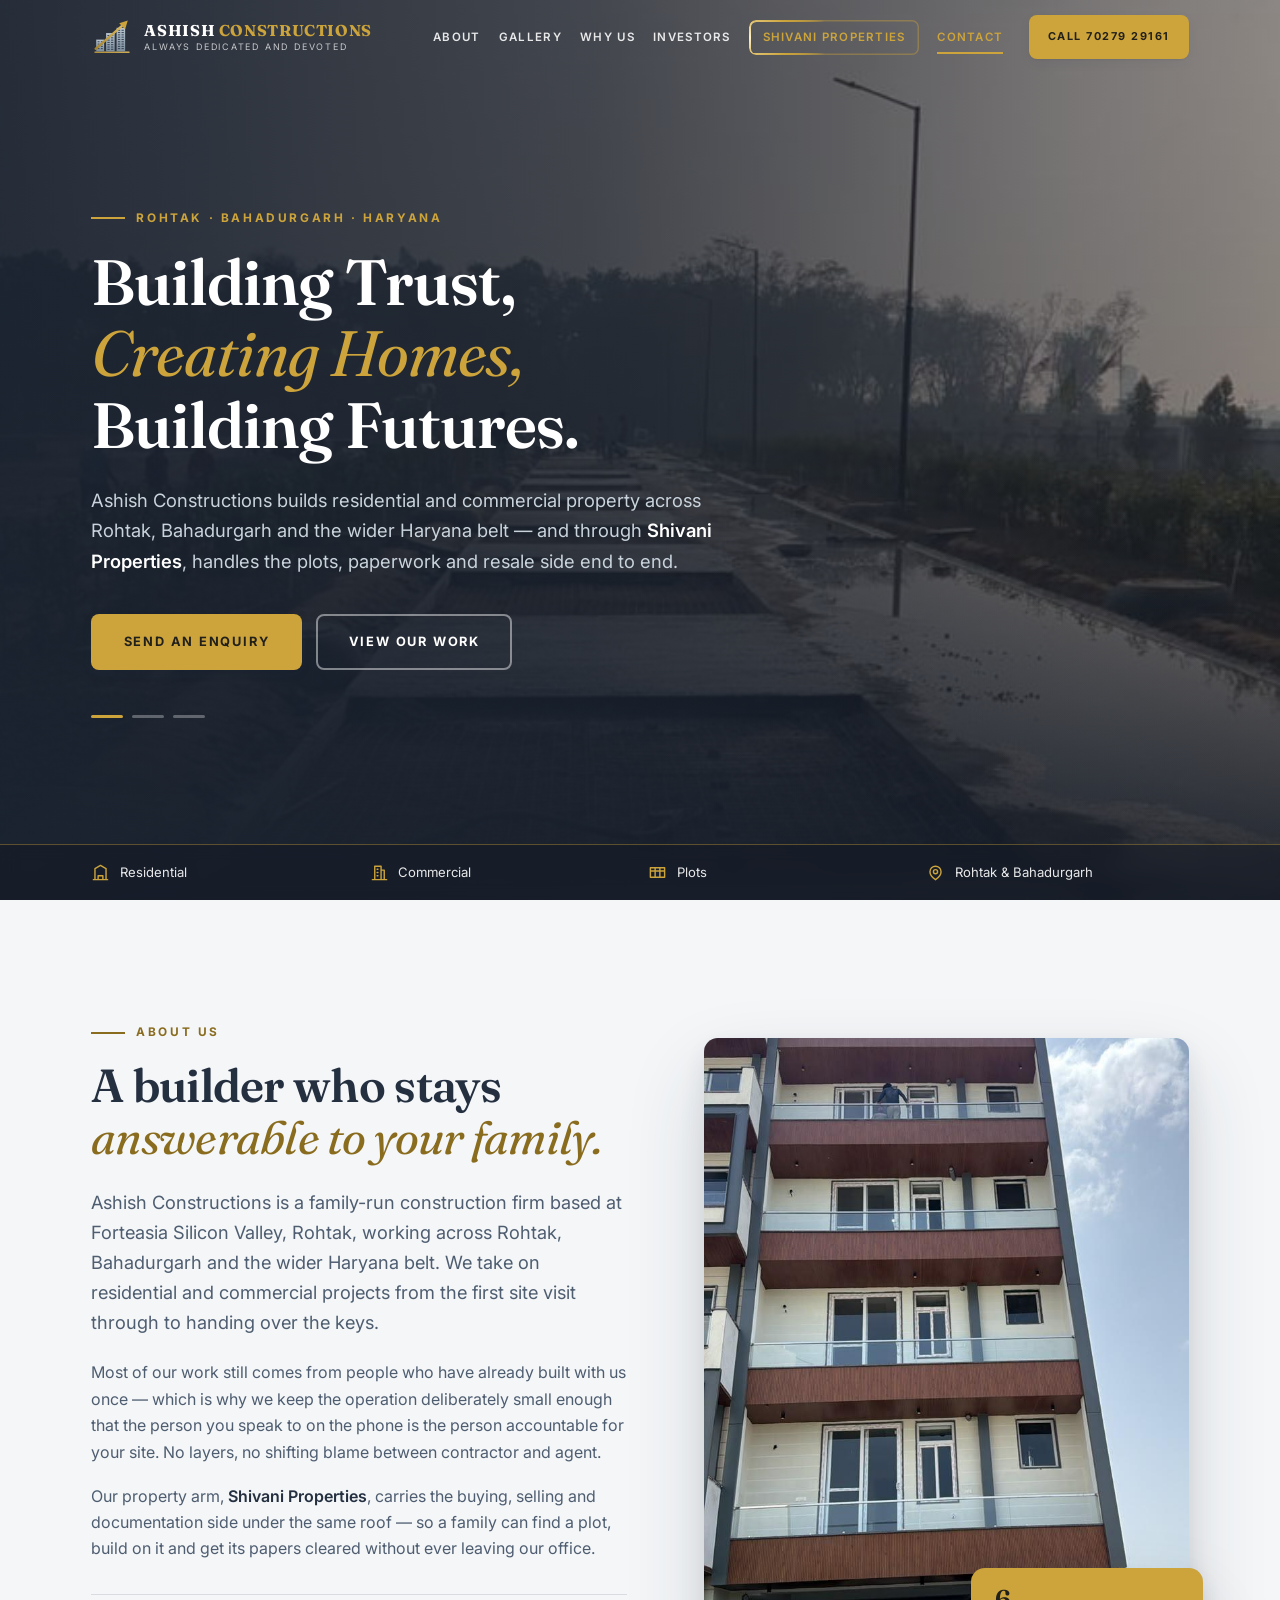
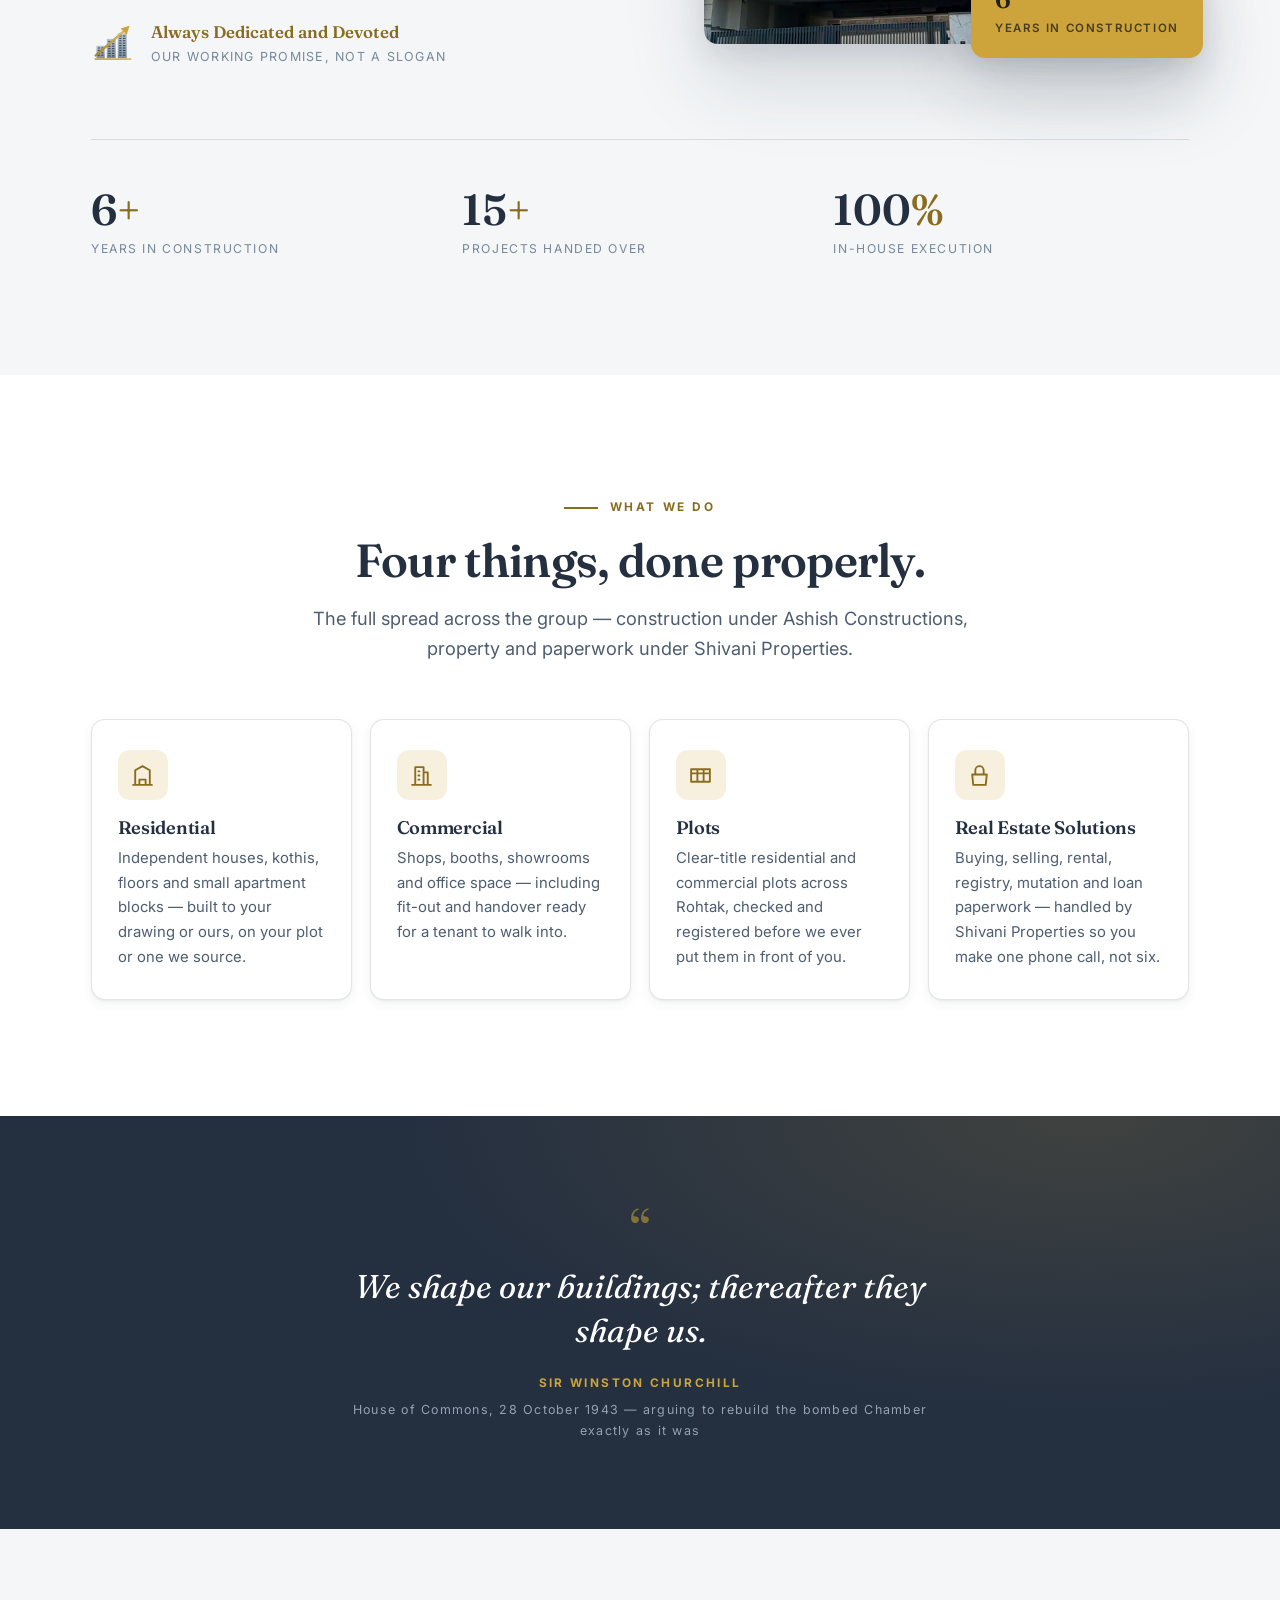
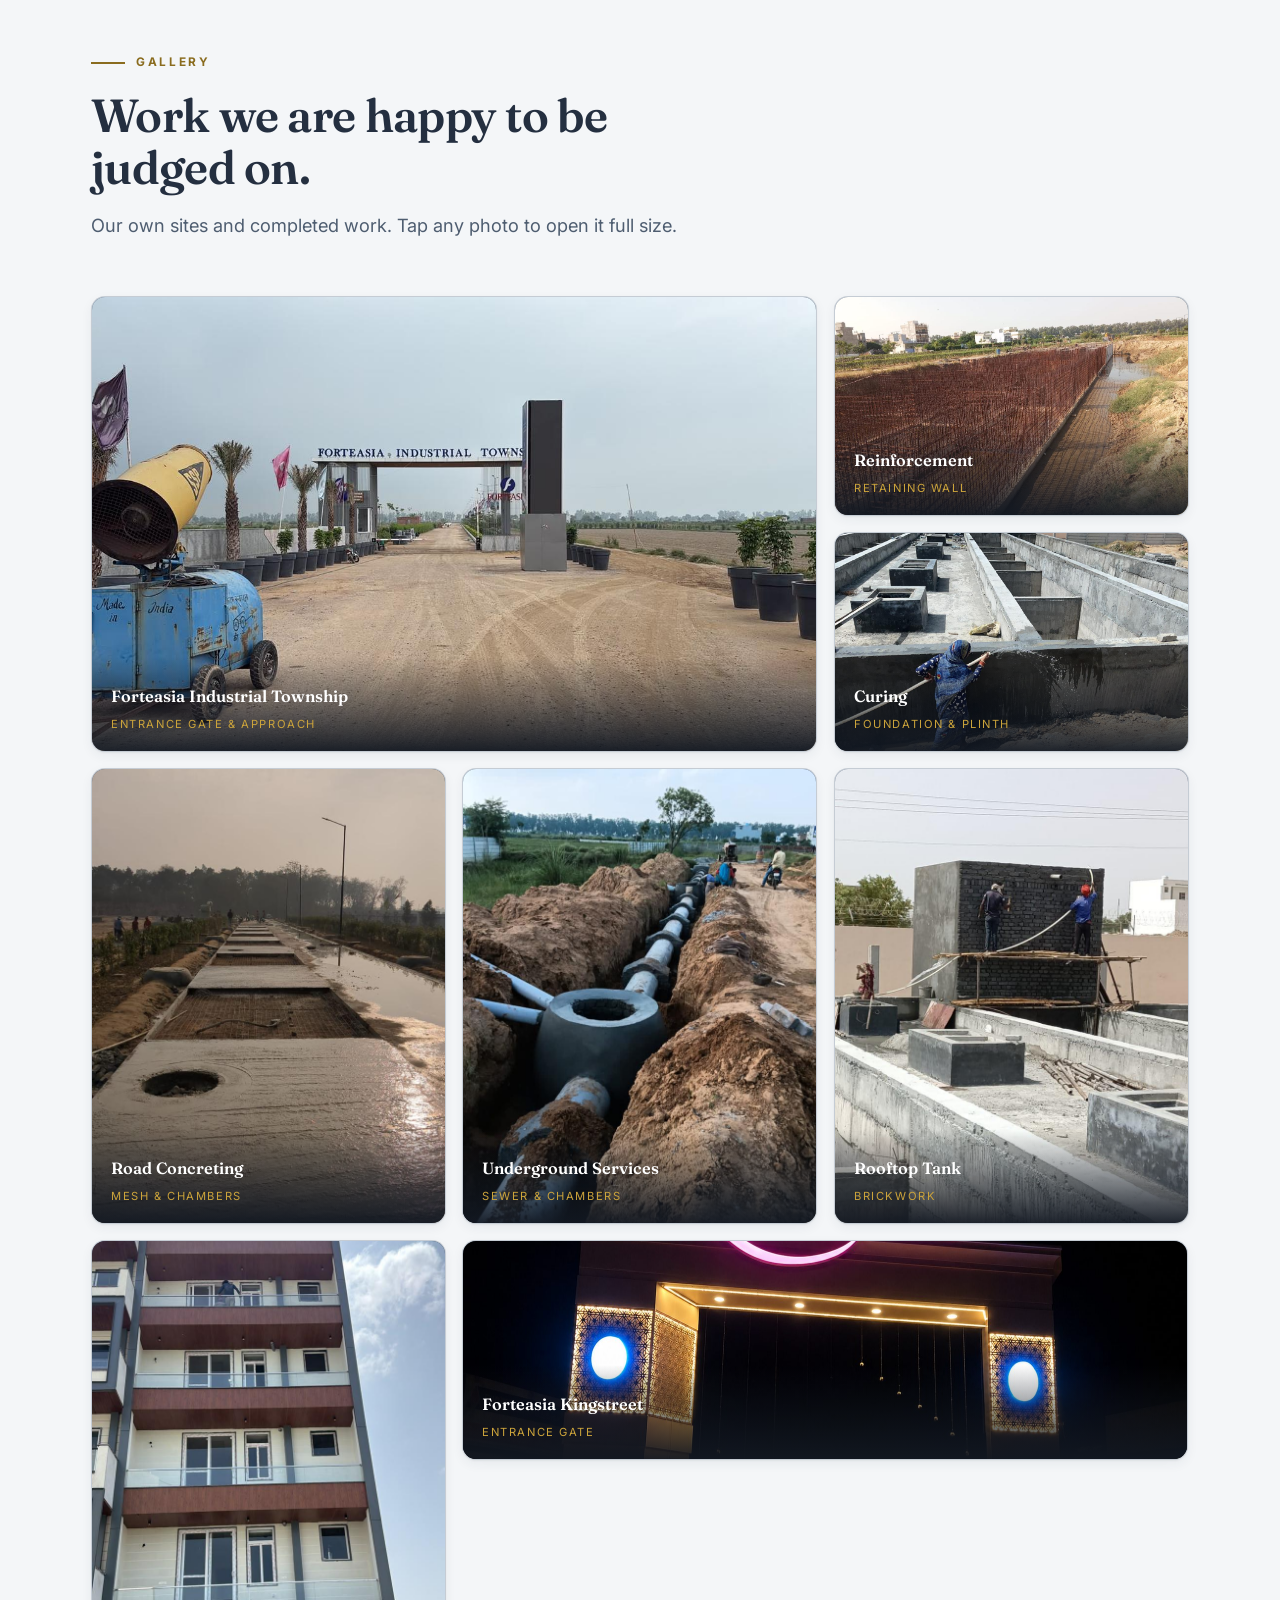
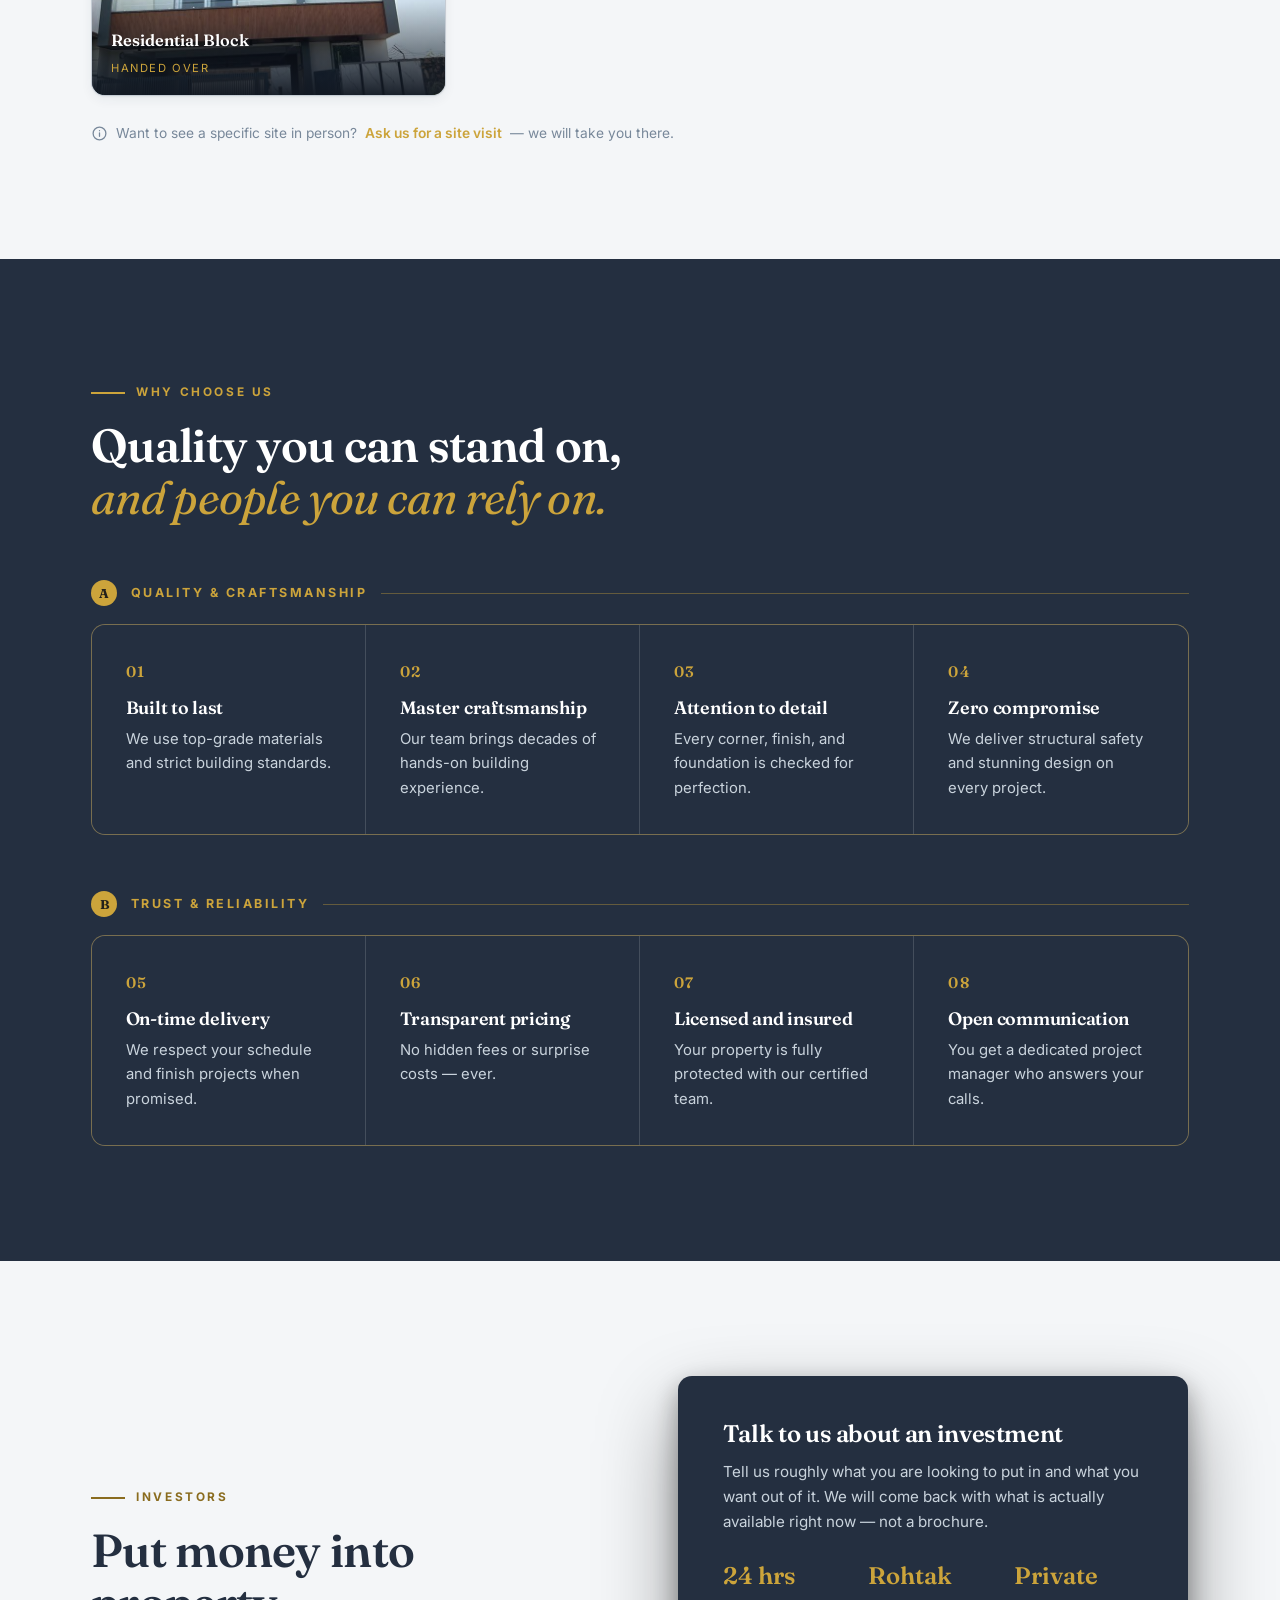
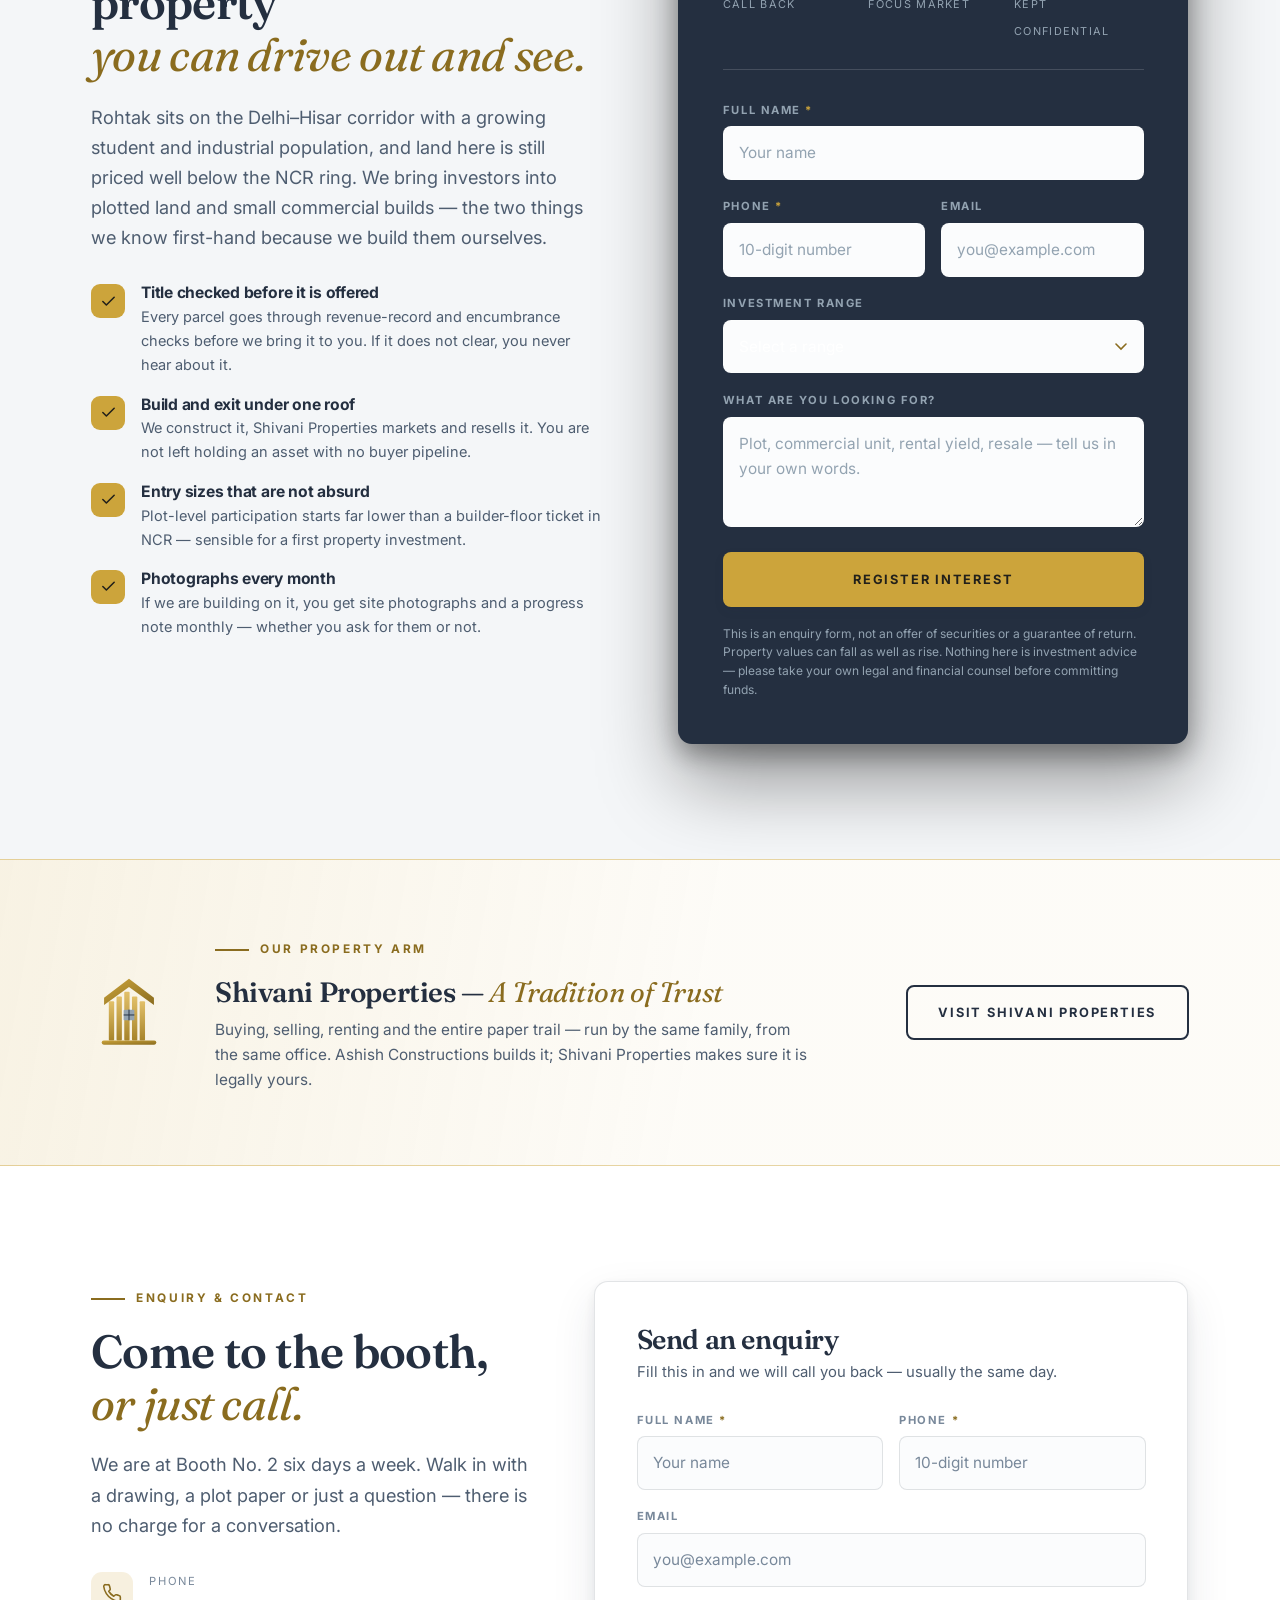
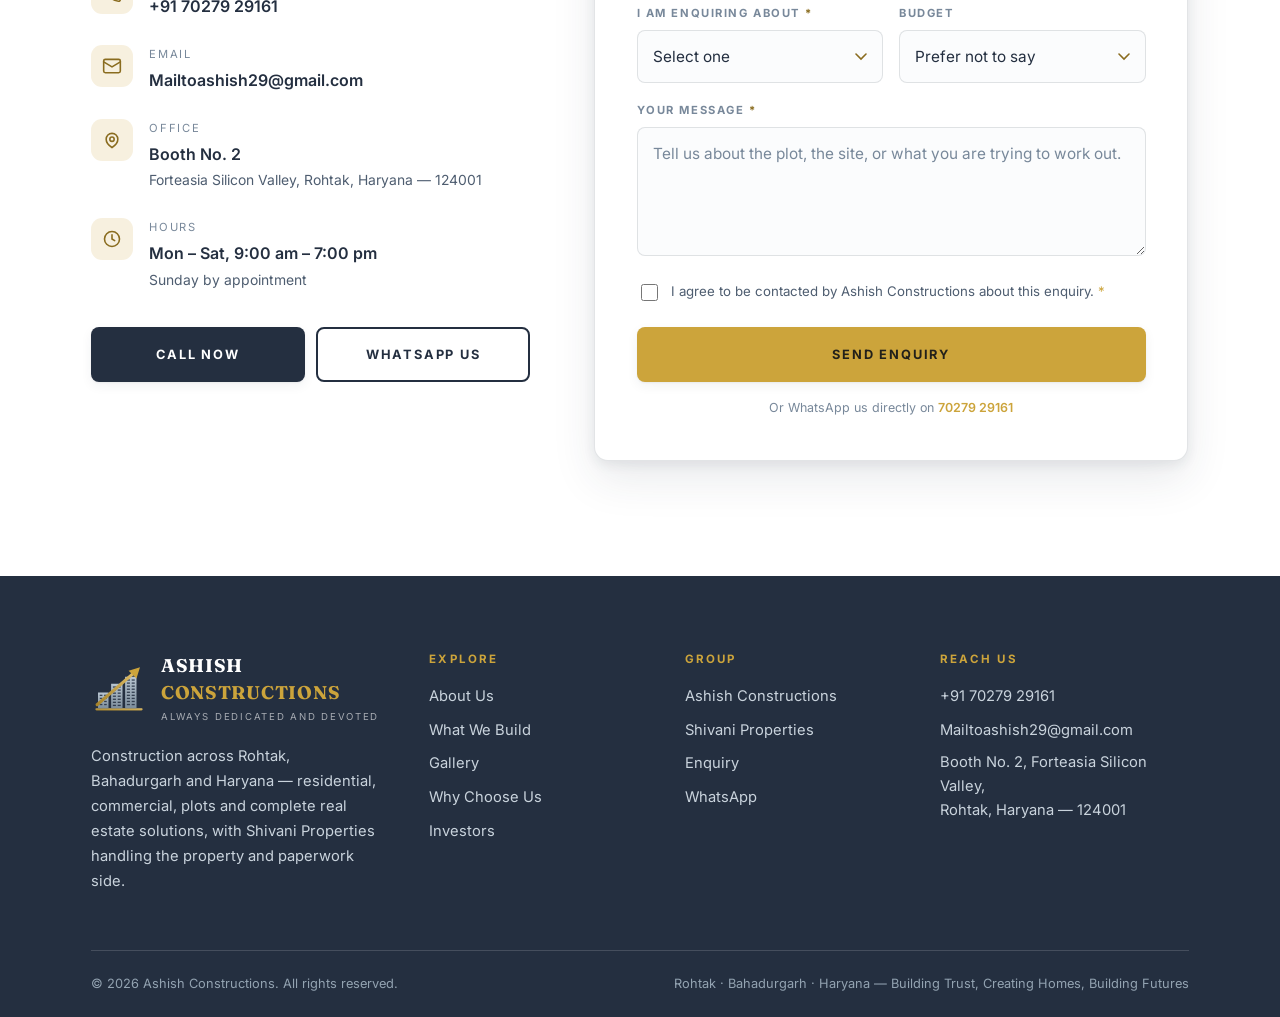
==== commit 41f270b4: "Hero: lead with the road concreting photo Reorders the hero slideshow so road-concreting.jpg is the " ====
--- a/index.html
+++ b/index.html
@@ -129,9 +129,11 @@
 <section class="hero on-dark" id="home">
   <div class="hero__fallback" aria-hidden="true"></div>
   <div class="hero__media" aria-hidden="true">
-    <div class="hero__slide is-active" style="background-image:url('assets/img/project-kingstreet-gate.jpg')"></div>
+    <!-- road-concreting is a tall phone photo; nudge the focal point up so the
+         sunrise and the receding road survive the wide-screen crop -->
+    <div class="hero__slide is-active" style="background-image:url('assets/img/road-concreting.jpg');background-position:center 30%"></div>
+    <div class="hero__slide" style="background-image:url('assets/img/project-kingstreet-gate.jpg')"></div>
     <div class="hero__slide" style="background-image:url('assets/img/residential-block.jpg')"></div>
-    <div class="hero__slide" style="background-image:url('assets/img/road-concreting.jpg')"></div>
   </div>
   <div class="hero__scrim" aria-hidden="true"></div>
 
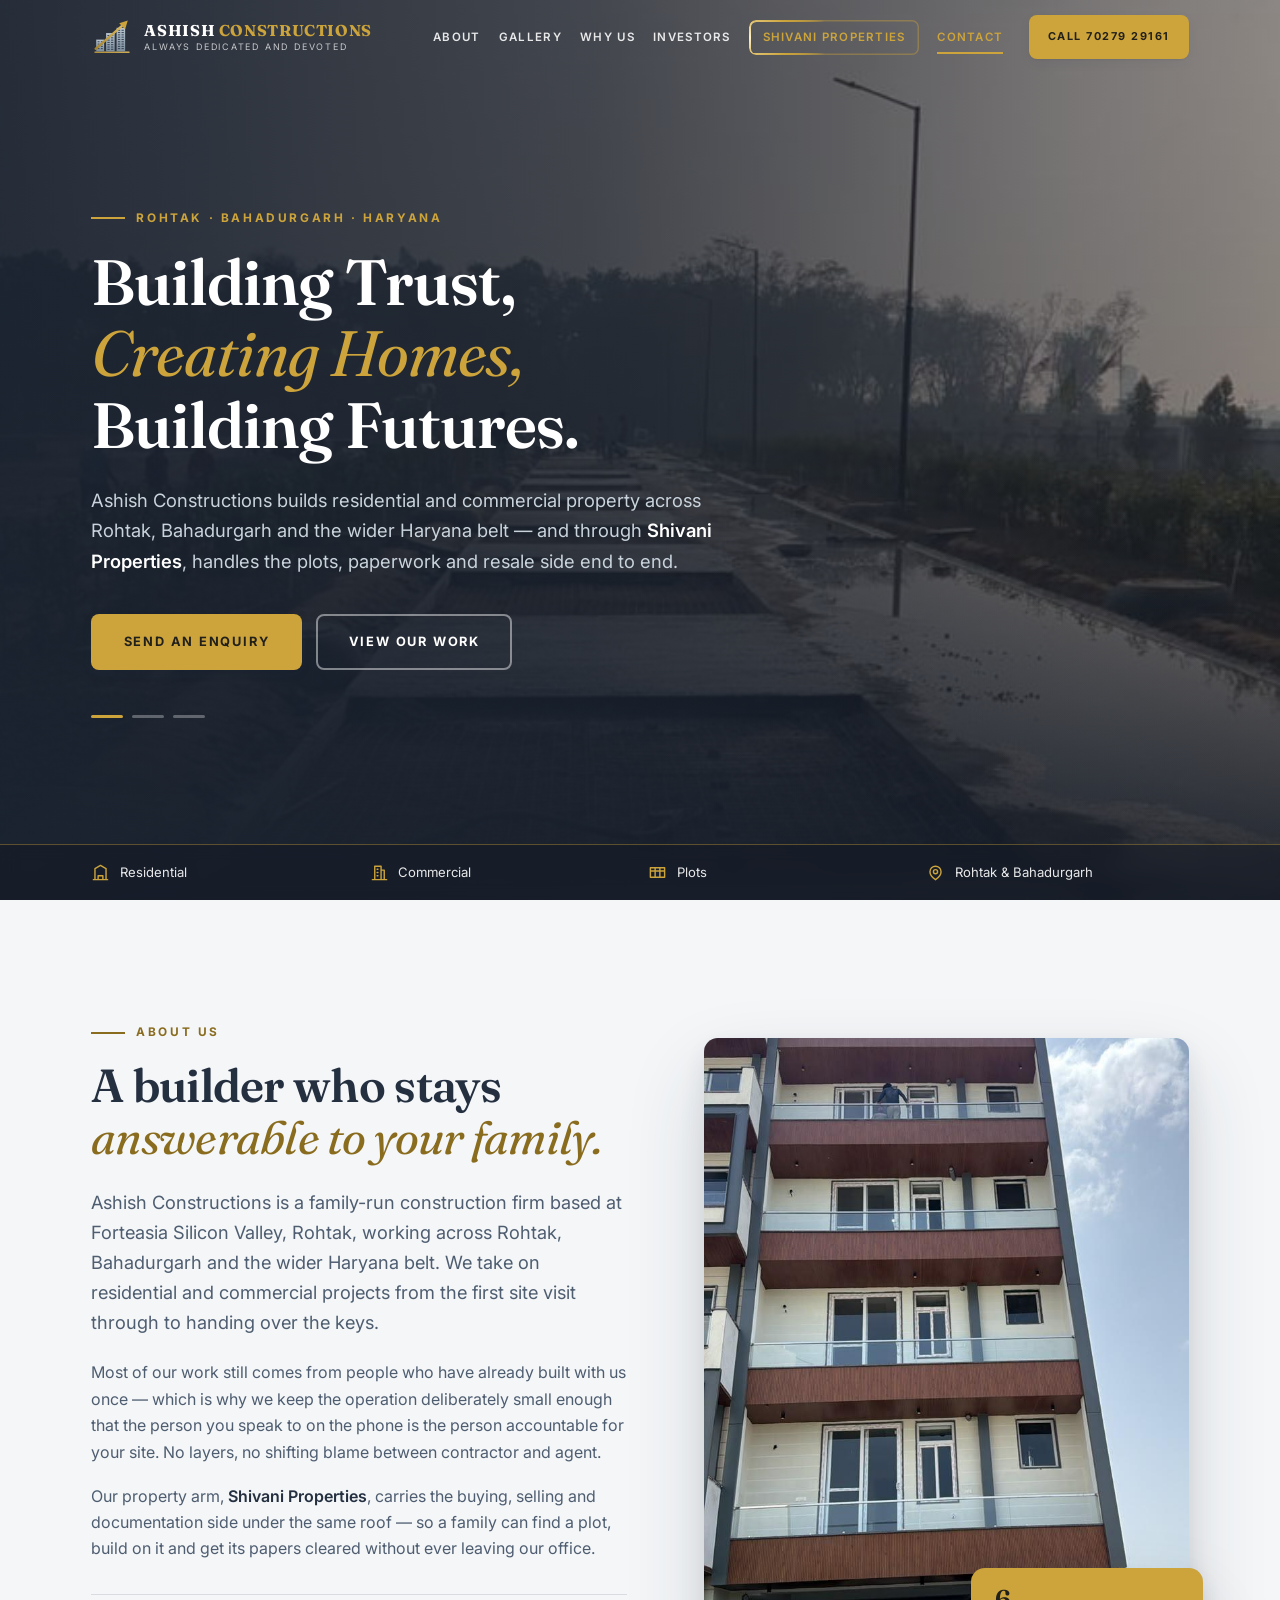
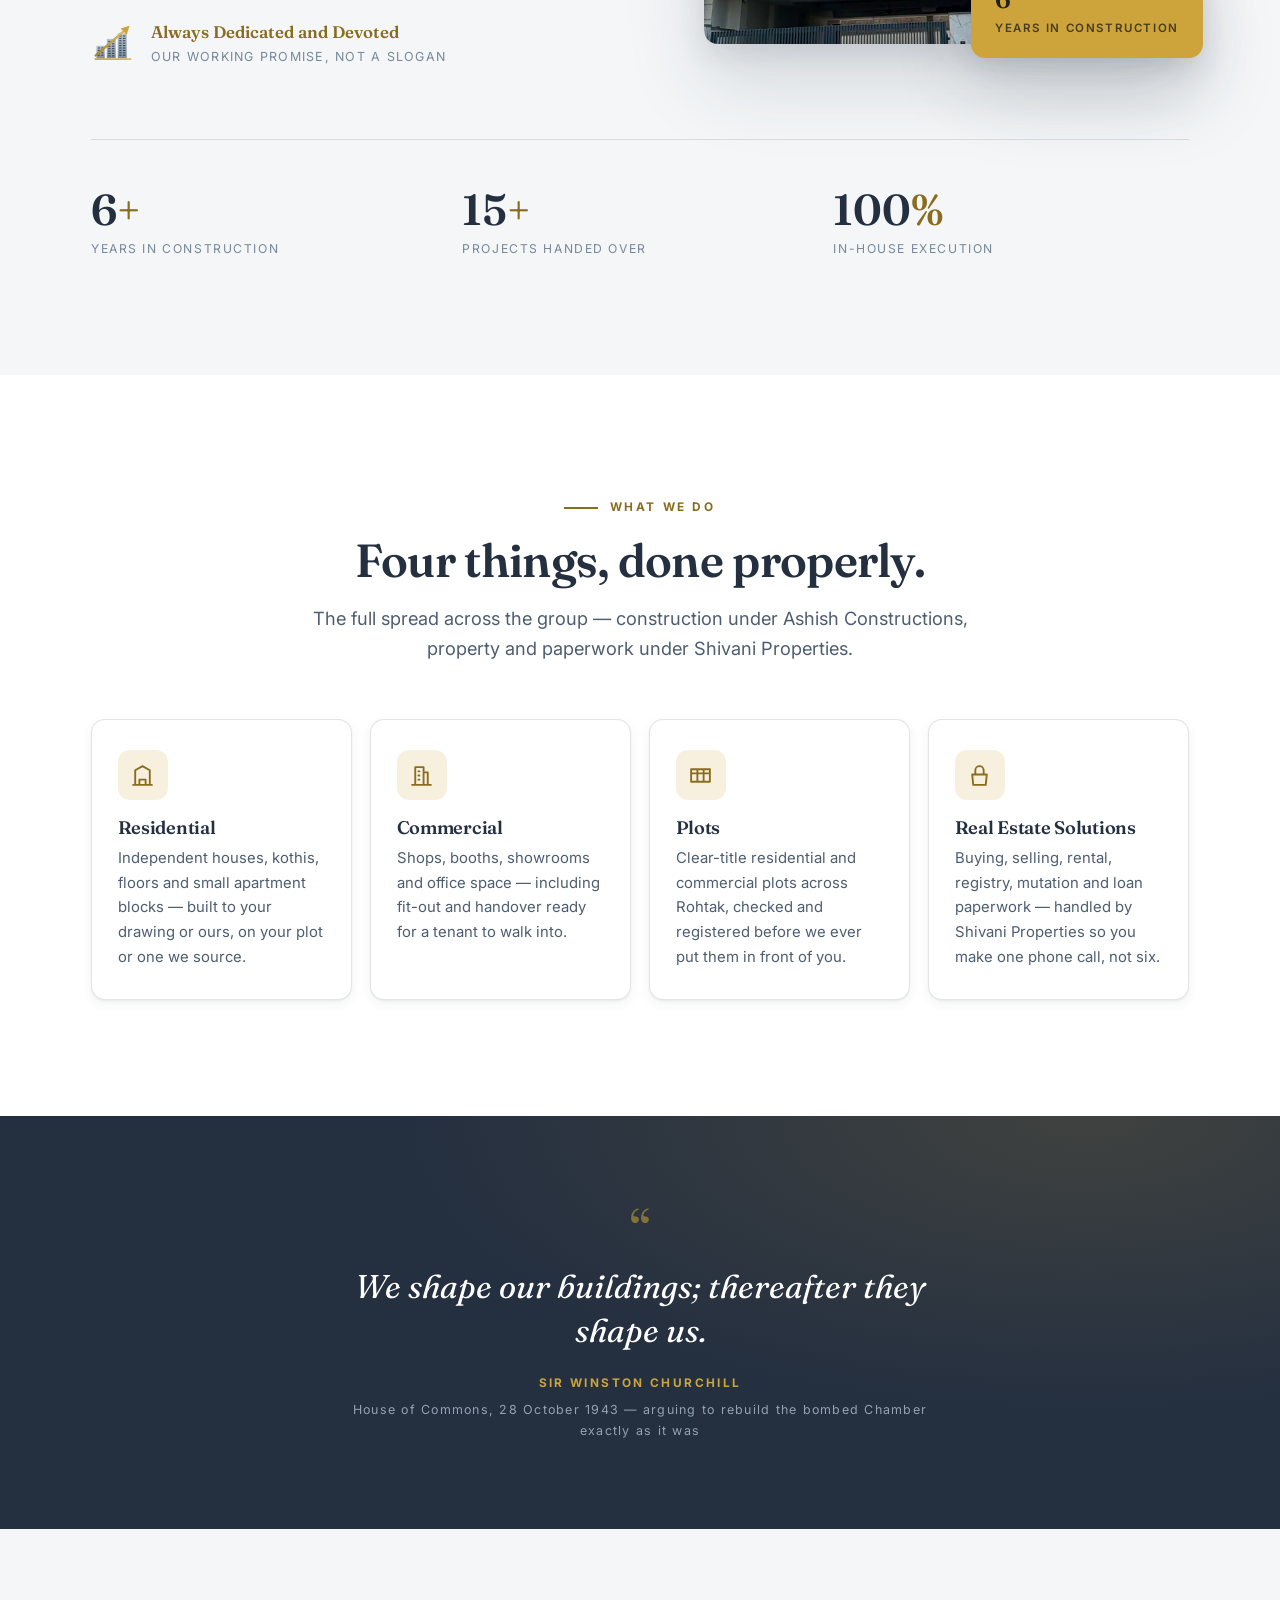
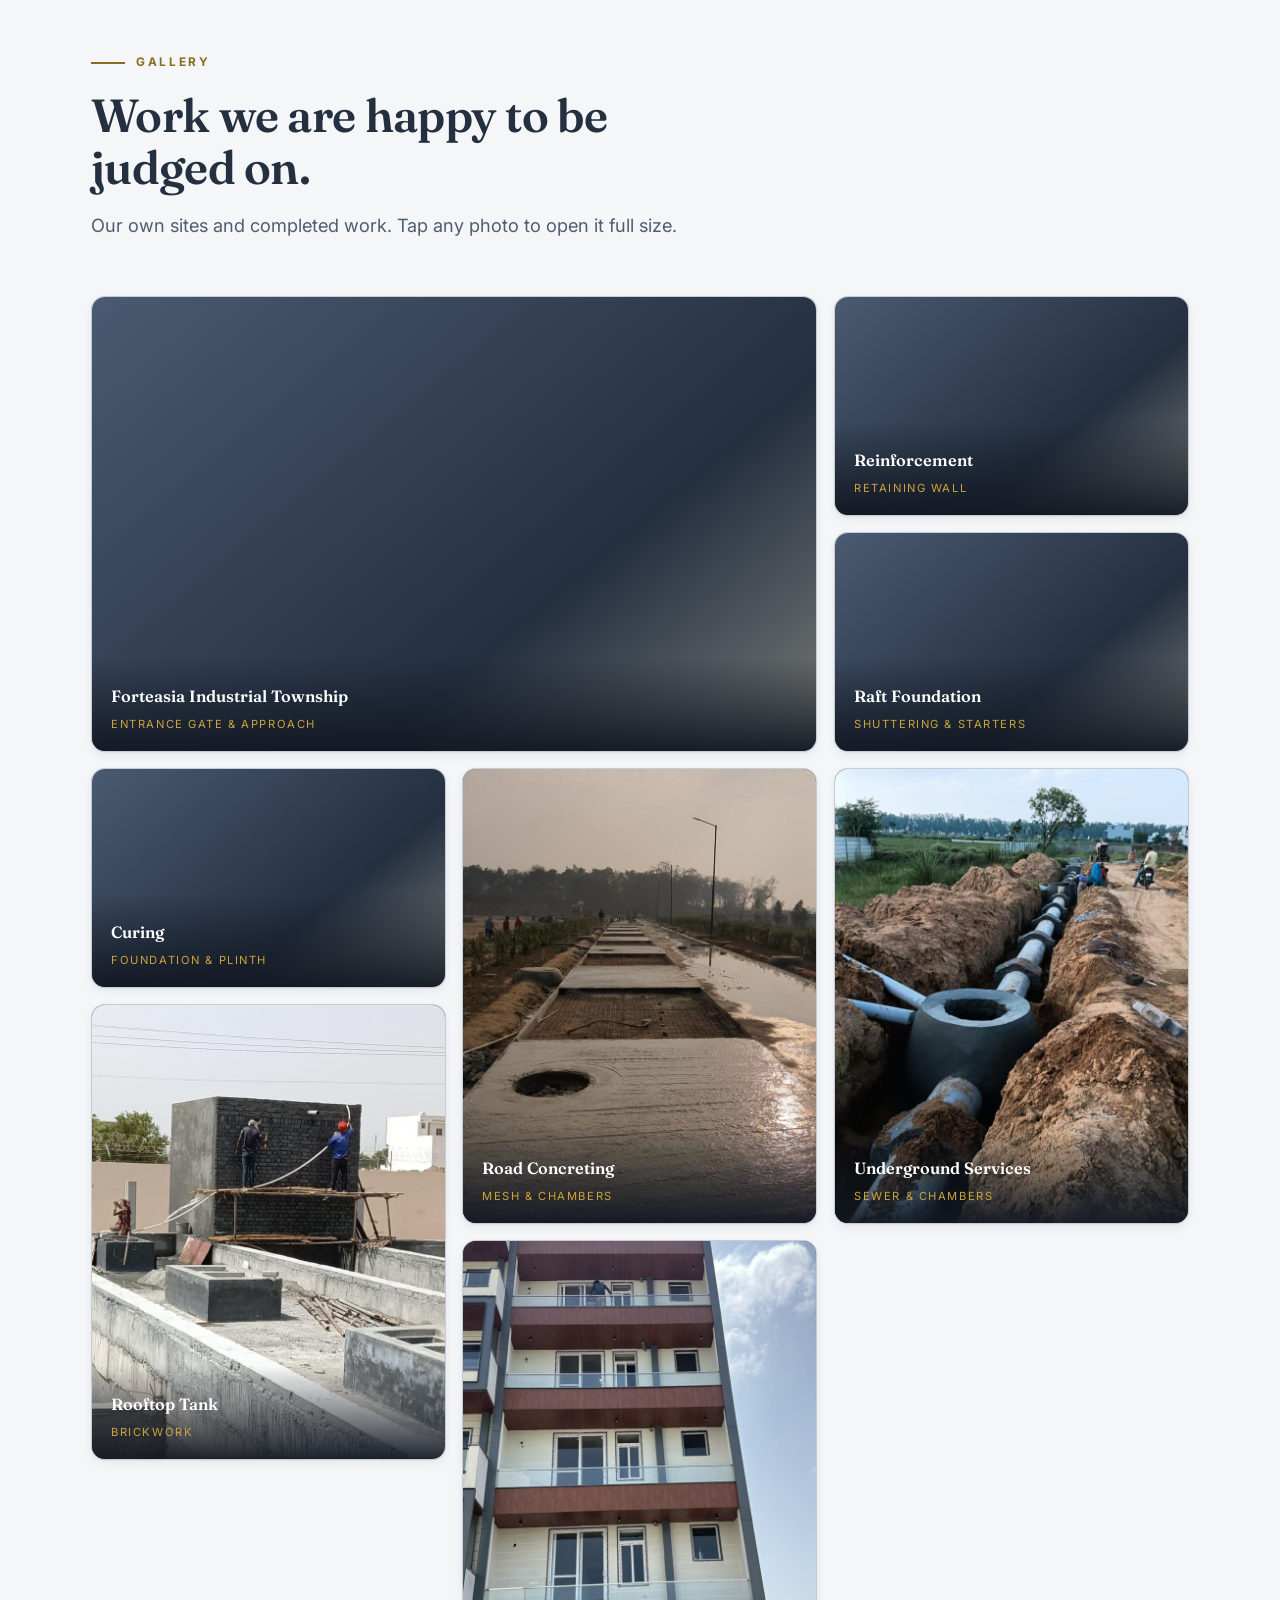
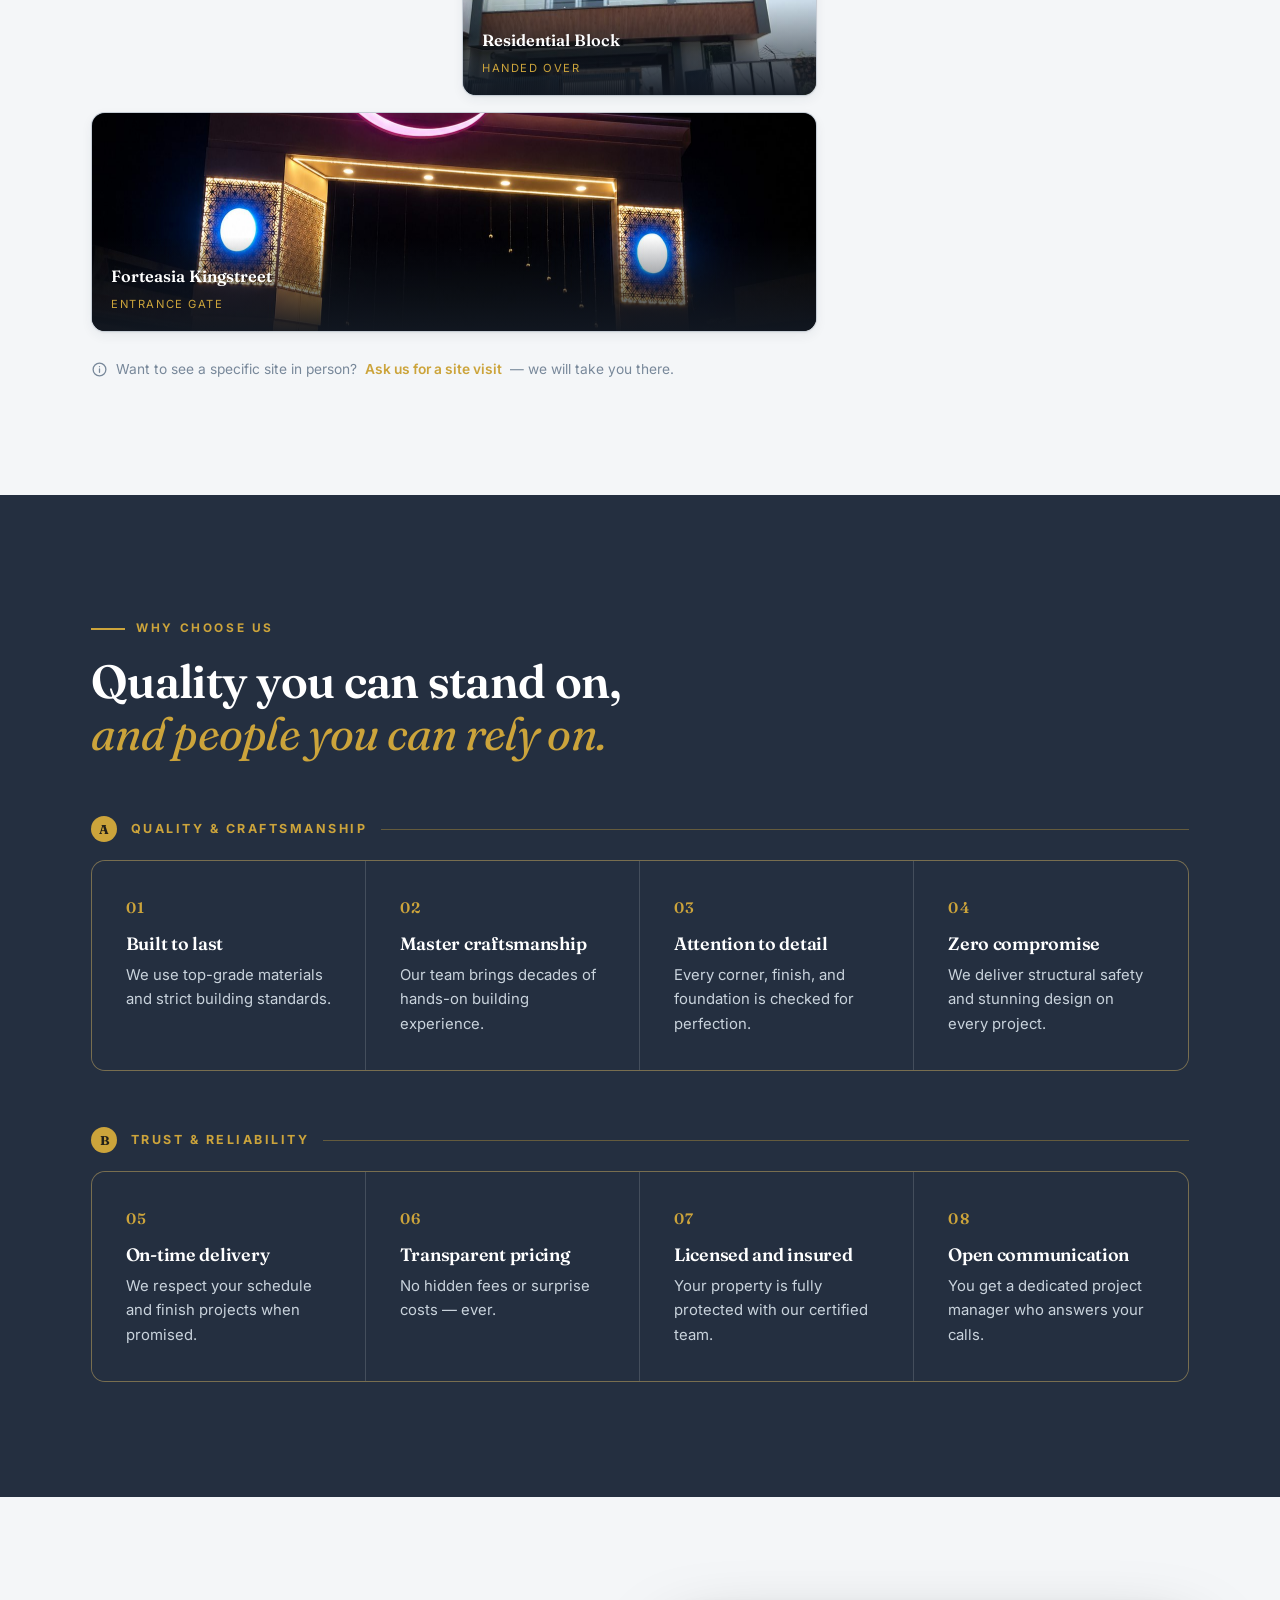
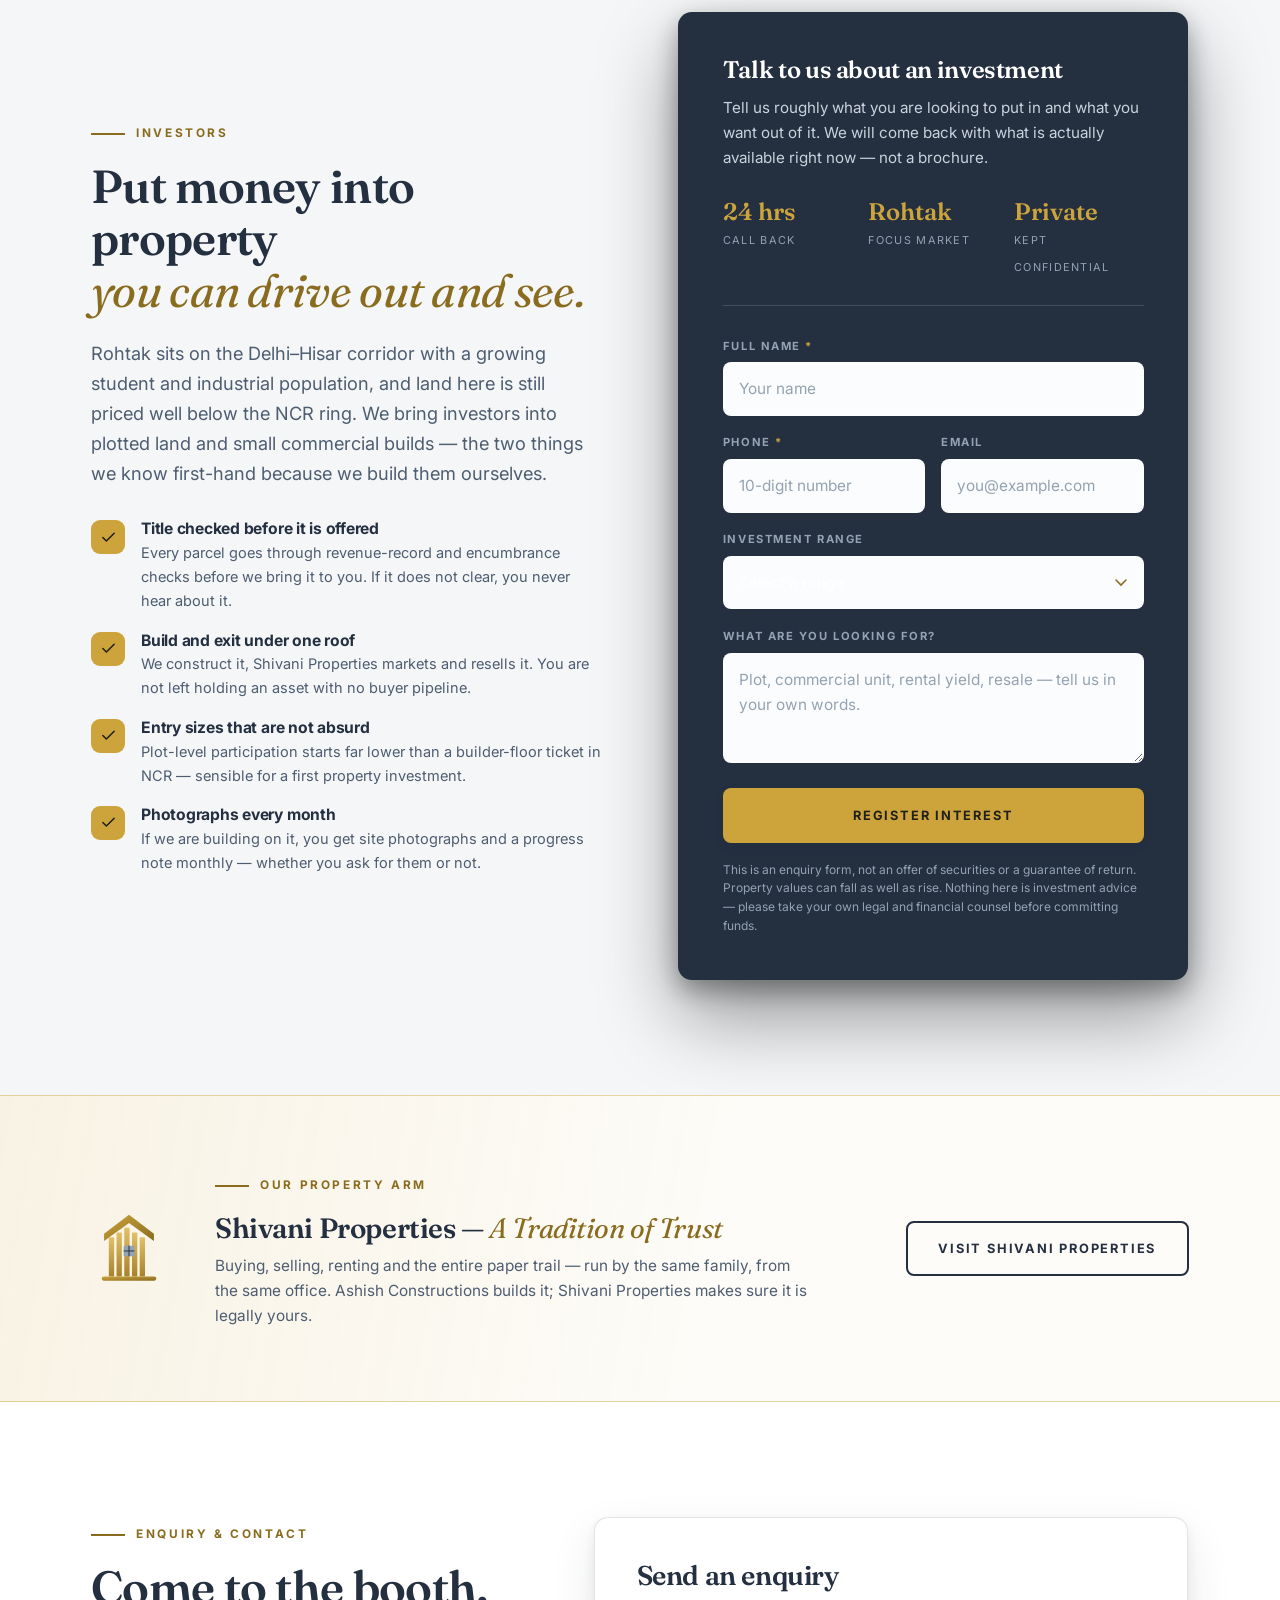
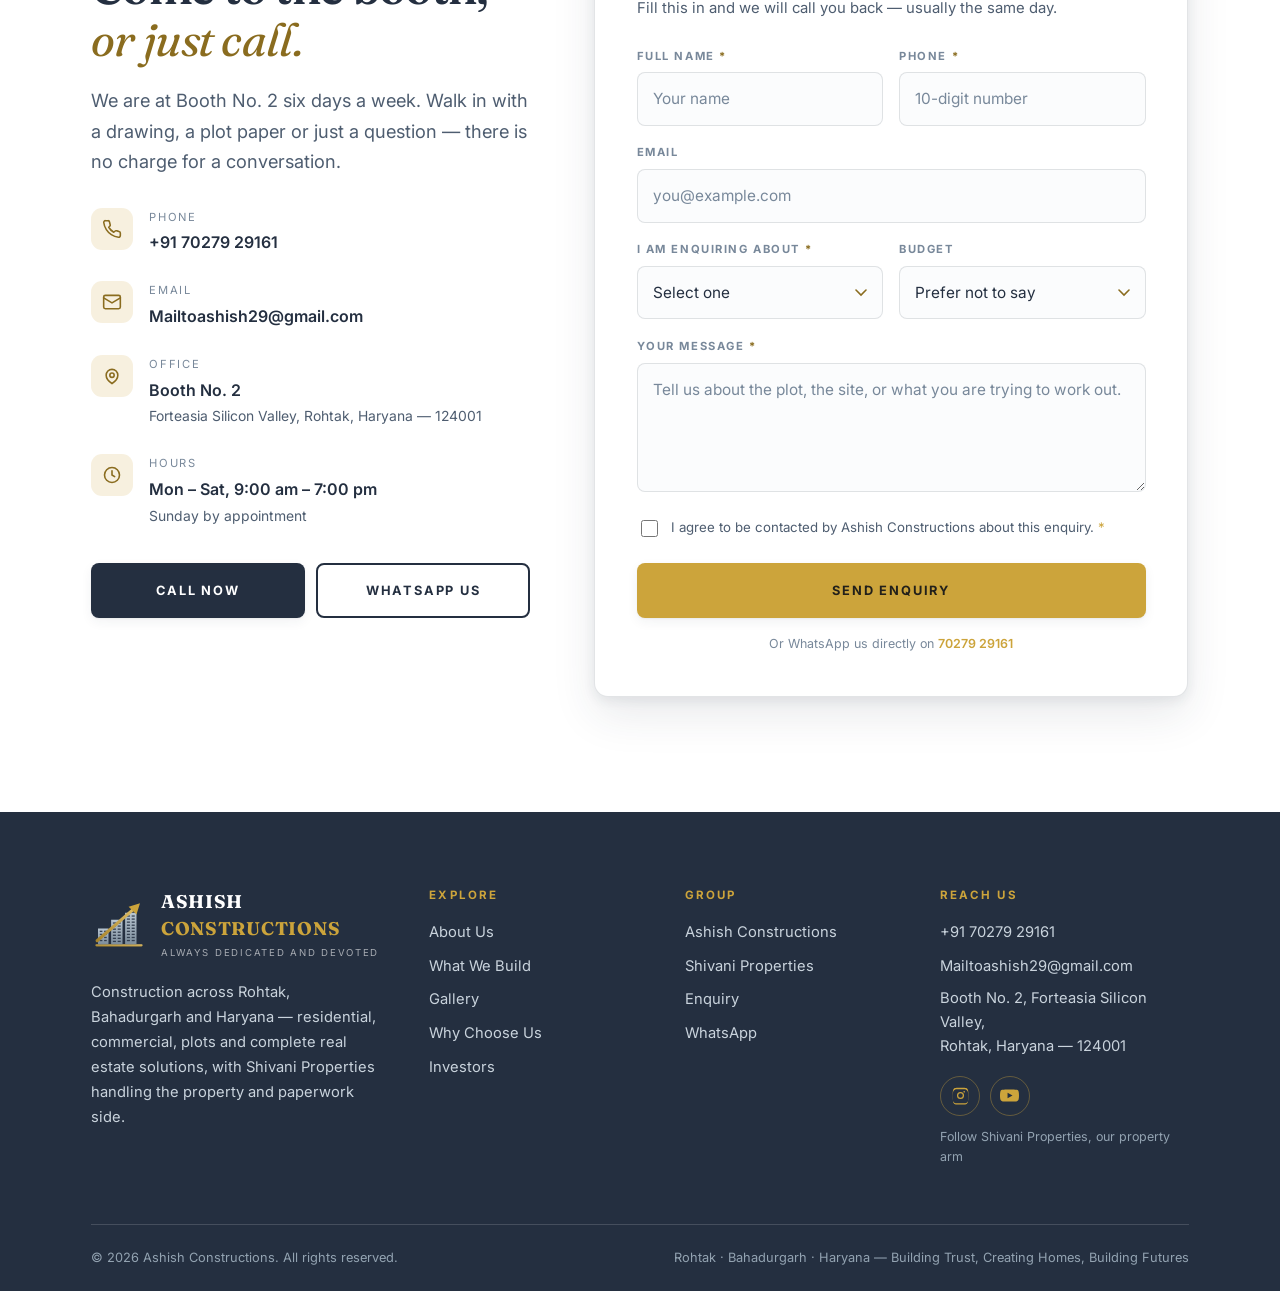
==== commit e3480ec2: "Add Instagram and YouTube links, plus the raft foundation photo Social: Instagram (shivaniproperties" ====
--- a/index.html
+++ b/index.html
@@ -7,7 +7,7 @@
 <title>Ashish Constructions — Construction Company in Rohtak &amp; Bahadurgarh, Haryana</title>
 <meta name="description" content="Ashish Constructions — construction of homes, shops and commercial property across Rohtak, Bahadurgarh and Haryana, with plots and complete real estate solutions. Always dedicated and devoted. Call 7027929161.">
 <meta name="theme-color" content="#242F40">
-<link rel="canonical" href="https://zeus-shourya.github.io/ashish-constructions/">
+<link rel="canonical" href="https://ashishconstruction.com/">
 
 <meta property="og:type" content="website">
 <meta property="og:title" content="Ashish Constructions — Building Trust, Creating Homes">
@@ -324,6 +324,16 @@
       </button>
 
       <button class="gallery__item reveal" data-delay="2" type="button"
+              data-full="assets/img/foundation-shuttering.jpg"
+              data-caption="Raft foundation — steel shuttering set and column starter bars in place">
+        <img src="assets/img/foundation-shuttering.jpg" alt="Raft foundation with steel shuttering panels and column starter bars" loading="lazy" decoding="async" width="1280" height="719" data-fallback>
+        <span class="gallery__cap">
+          <span><strong>Raft Foundation</strong><em>Shuttering &amp; starters</em></span>
+          <span class="gallery__zoom" aria-hidden="true"><svg viewBox="0 0 24 24" fill="none" stroke="currentColor" stroke-width="2"><circle cx="11" cy="11" r="7"/><path d="m20 20-3.5-3.5M11 8v6M8 11h6" stroke-linecap="round"/></svg></span>
+        </span>
+      </button>
+
+      <button class="gallery__item reveal" data-delay="2" type="button"
               data-full="assets/img/foundation-curing.jpg"
               data-caption="Curing foundation walls and plinth beams">
         <img src="assets/img/foundation-curing.jpg" alt="Foundation walls and plinth beams being cured with water" loading="lazy" decoding="async" width="1280" height="720" data-fallback>
@@ -763,6 +773,16 @@
           <a href="mailto:Mailtoashish29@gmail.com">Mailtoashish29@gmail.com</a>
           <span style="line-height:1.6">Booth No. 2, Forteasia Silicon Valley,<br>Rohtak, Haryana — 124001</span>
         </div>
+
+        <div class="social">
+          <a class="social__link" href="https://www.instagram.com/shivaniproperties1" target="_blank" rel="noopener" aria-label="Follow Shivani Properties on Instagram">
+            <svg viewBox="0 0 24 24" fill="currentColor" aria-hidden="true"><path d="M12 2.2c3.2 0 3.6 0 4.9.07 1.17.05 1.8.25 2.23.41.56.22.96.48 1.38.9.42.42.68.82.9 1.38.16.42.36 1.06.41 2.23.06 1.27.07 1.65.07 4.86s0 3.6-.07 4.86c-.05 1.17-.25 1.8-.41 2.23-.22.56-.48.96-.9 1.38-.42.42-.82.68-1.38.9-.42.16-1.06.36-2.23.41-1.27.06-1.65.07-4.86.07s-3.6 0-4.86-.07c-1.17-.05-1.8-.25-2.23-.41a3.8 3.8 0 0 1-1.38-.9 3.8 3.8 0 0 1-.9-1.38c-.16-.42-.36-1.06-.41-2.23C2.21 15.6 2.2 15.22 2.2 12s0-3.6.07-4.86c.05-1.17.25-1.8.41-2.23.22-.56.48-.96.9-1.38.42-.42.82-.68 1.38-.9.42-.16 1.06-.36 2.23-.41C8.46 2.21 8.84 2.2 12 2.2zm0 1.98c-3.14 0-3.5.01-4.74.07-1.14.05-1.76.24-2.17.4-.55.21-.94.47-1.35.88-.41.41-.67.8-.88 1.35-.16.41-.35 1.03-.4 2.17-.06 1.24-.07 1.6-.07 4.74s.01 3.5.07 4.74c.05 1.14.24 1.76.4 2.17.21.55.47.94.88 1.35.41.41.8.67 1.35.88.41.16 1.03.35 2.17.4 1.24.06 1.6.07 4.74.07s3.5-.01 4.74-.07c1.14-.05 1.76-.24 2.17-.4.55-.21.94-.47 1.35-.88.41-.41.67-.8.88-1.35.16-.41.35-1.03.4-2.17.06-1.24.07-1.6.07-4.74s-.01-3.5-.07-4.74c-.05-1.14-.24-1.76-.4-2.17a3.6 3.6 0 0 0-.88-1.35 3.6 3.6 0 0 0-1.35-.88c-.41-.16-1.03-.35-2.17-.4-1.24-.06-1.6-.07-4.74-.07zm0 3.37a4.45 4.45 0 1 1 0 8.9 4.45 4.45 0 0 1 0-8.9zm0 7.34a2.89 2.89 0 1 0 0-5.78 2.89 2.89 0 0 0 0 5.78zm5.67-7.53a1.04 1.04 0 1 1-2.08 0 1.04 1.04 0 0 1 2.08 0z"/></svg>
+          </a>
+          <a class="social__link" href="https://www.youtube.com/@SHIVANIProperties-z2v" target="_blank" rel="noopener" aria-label="Watch Shivani Properties on YouTube">
+            <svg viewBox="0 0 24 24" fill="currentColor" aria-hidden="true"><path d="M23.5 6.9a3 3 0 0 0-2.12-2.12C19.5 4.27 12 4.27 12 4.27s-7.5 0-9.38.51A3 3 0 0 0 .5 6.9C0 8.78 0 12 0 12s0 3.22.5 5.1a3 3 0 0 0 2.12 2.12c1.88.51 9.38.51 9.38.51s7.5 0 9.38-.51a3 3 0 0 0 2.12-2.12C24 15.22 24 12 24 12s0-3.22-.5-5.1zM9.55 15.57V8.43L15.82 12l-6.27 3.57z"/></svg>
+          </a>
+        </div>
+        <p class="social__note">Follow Shivani Properties, our property arm</p>
       </div>
     </div>
 
--- a/assets/css/style.css
+++ b/assets/css/style.css
@@ -862,3 +862,15 @@
 }
 .breadcrumb a:hover { color: var(--gold); }
 .breadcrumb [aria-current] { color: var(--gold); }
+
+/* ---- social links ------------------------------------------------------ */
+.social { display: flex; gap: .6rem; margin-top: 1.1rem; flex-wrap: wrap; }
+.social__link {
+  width: 40px; height: 40px; border-radius: 50%;
+  display: grid; place-items: center; flex: none;
+  border: 1px solid var(--line-gold); color: var(--gold);
+  transition: background-color .25s var(--ease), color .25s var(--ease), transform .2s var(--ease);
+}
+.social__link svg { width: 19px; height: 19px; }
+.social__link:hover { background: var(--gold); color: #22201A; transform: translateY(-2px); }
+.social__note { font-size: .78rem; color: var(--muted); margin-top: .7rem; }
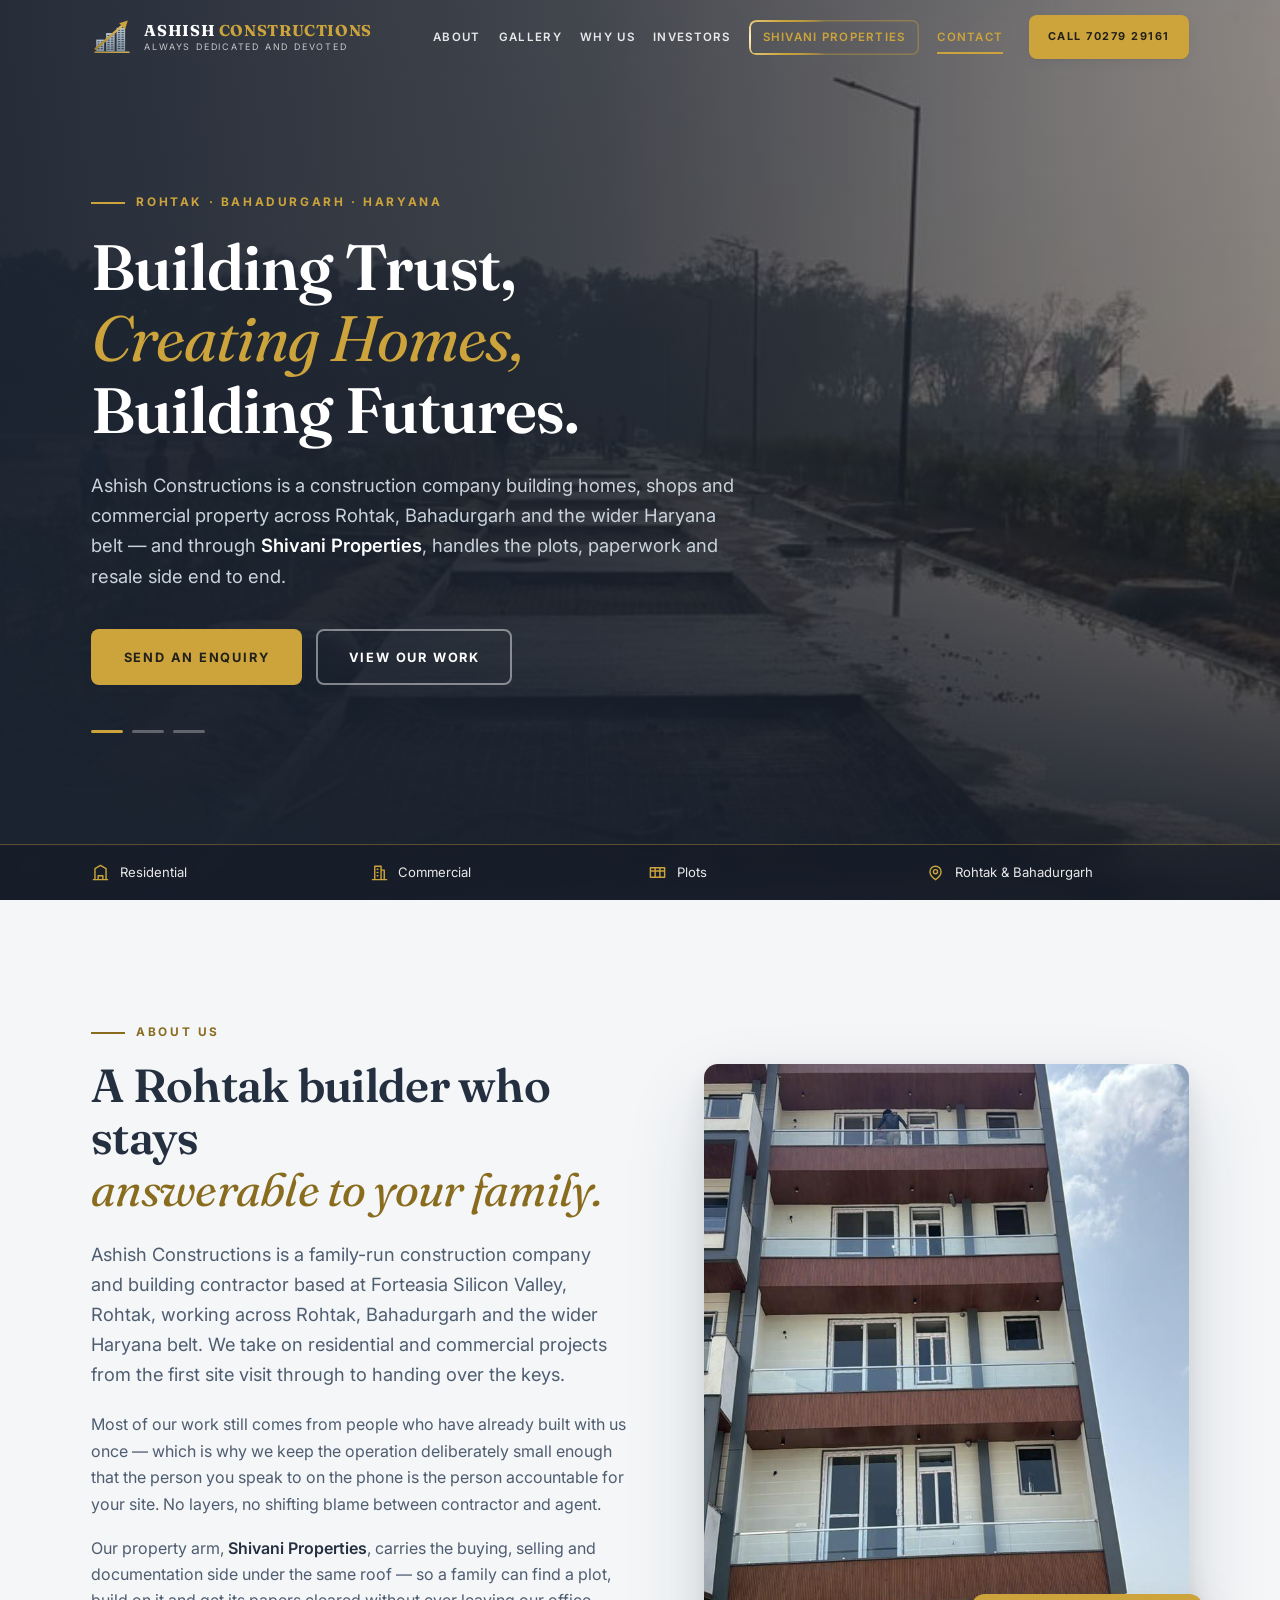
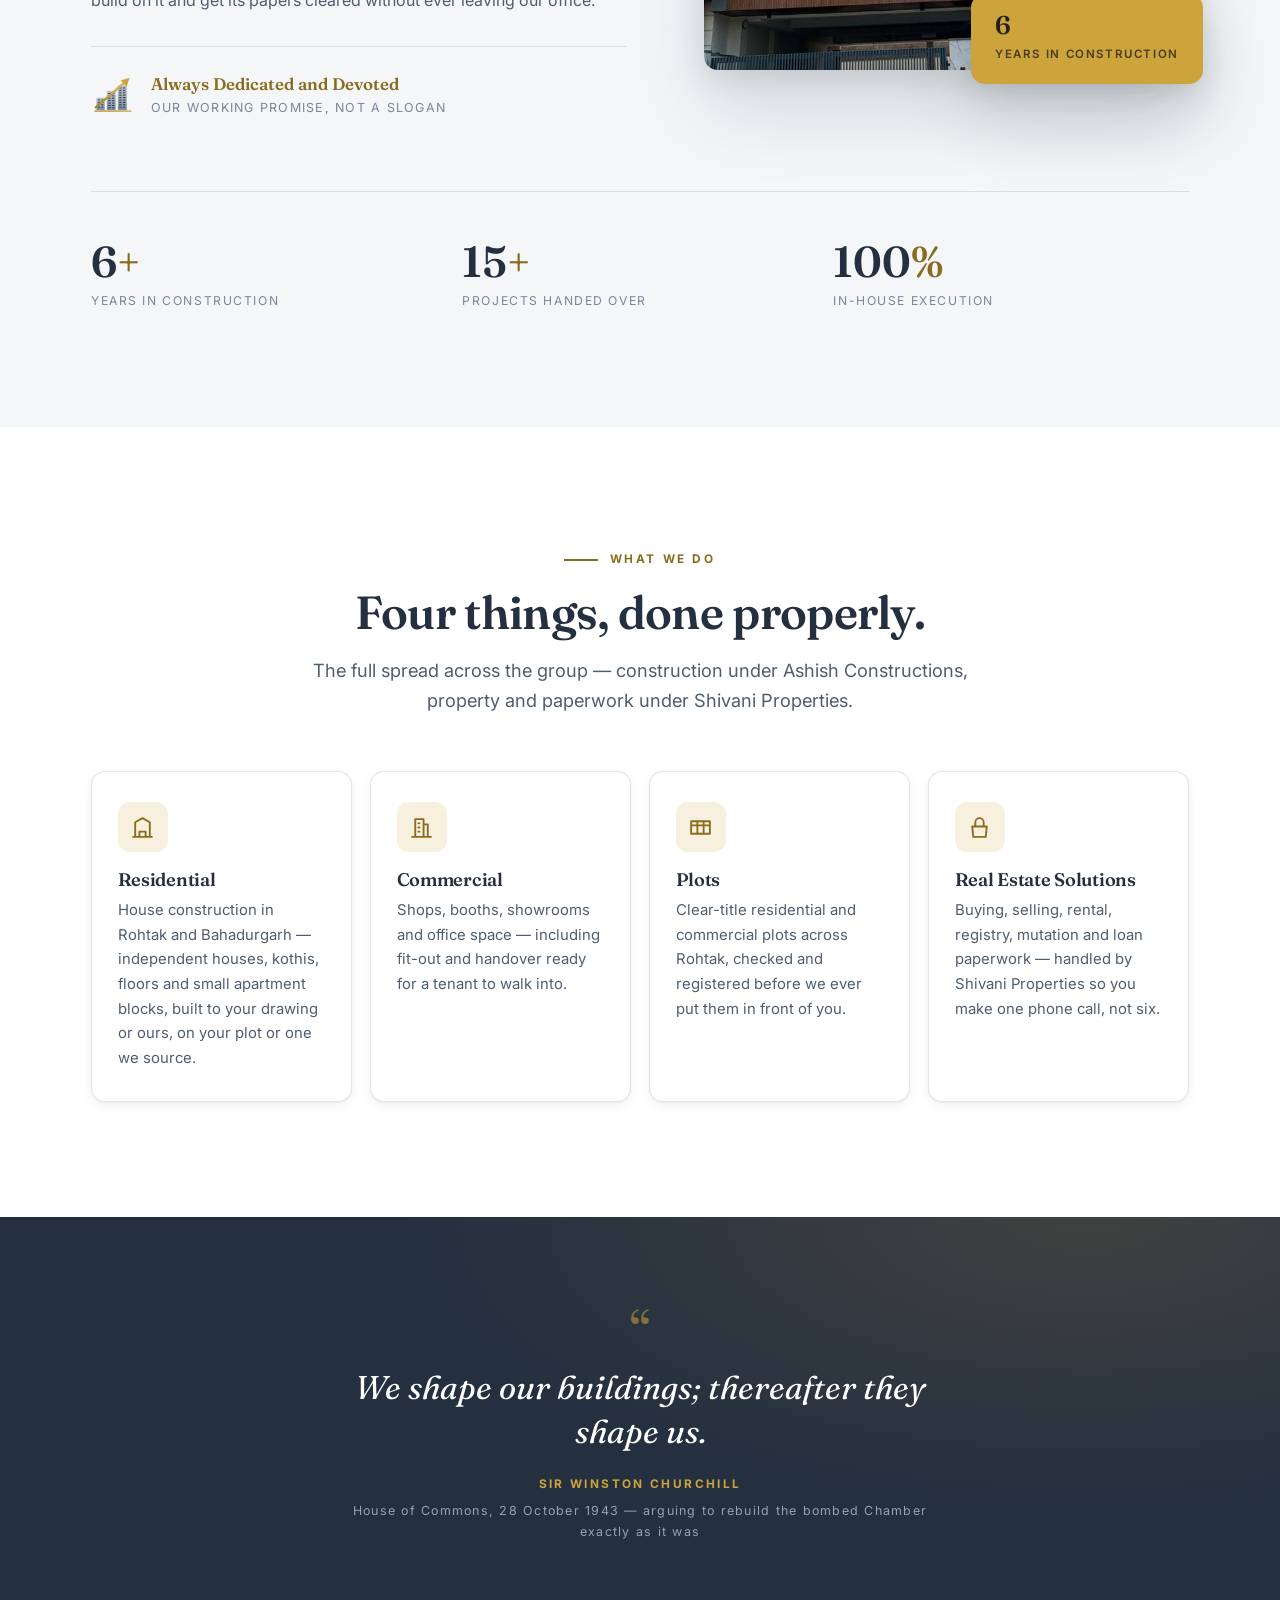
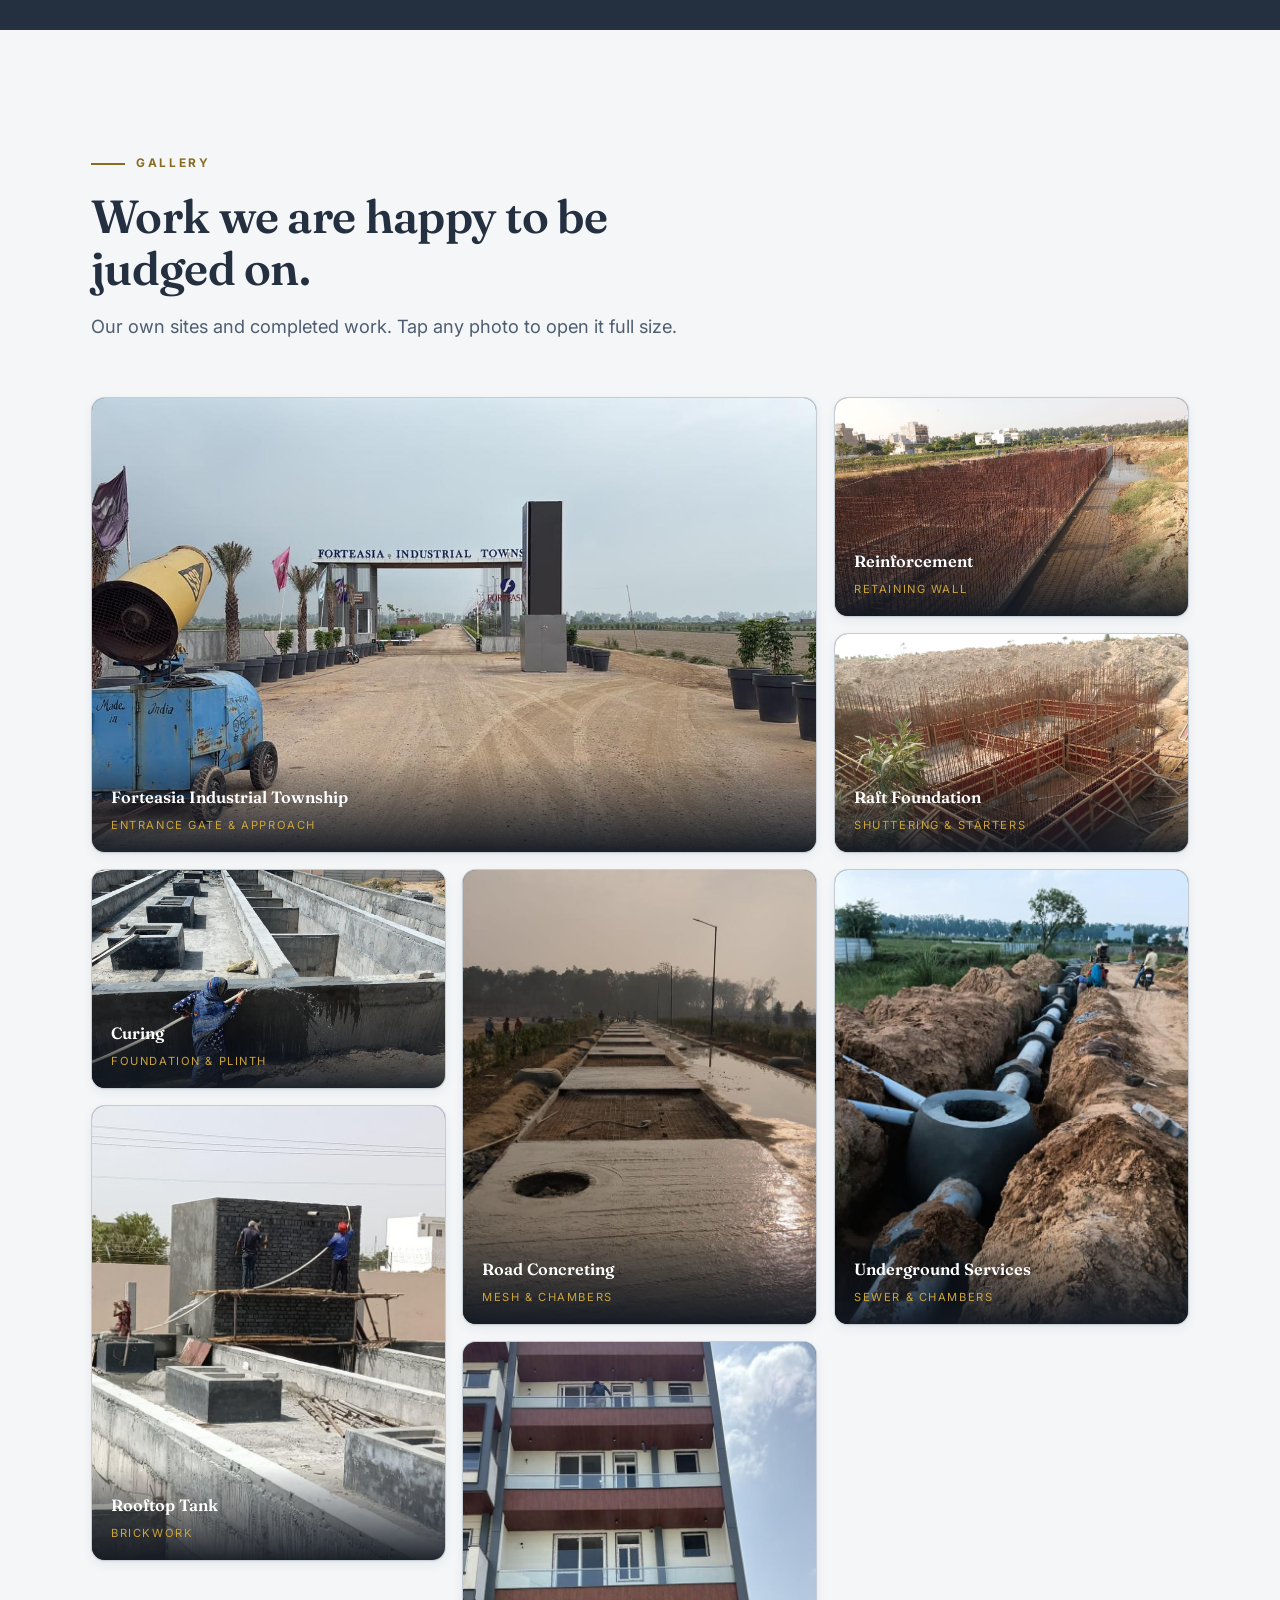
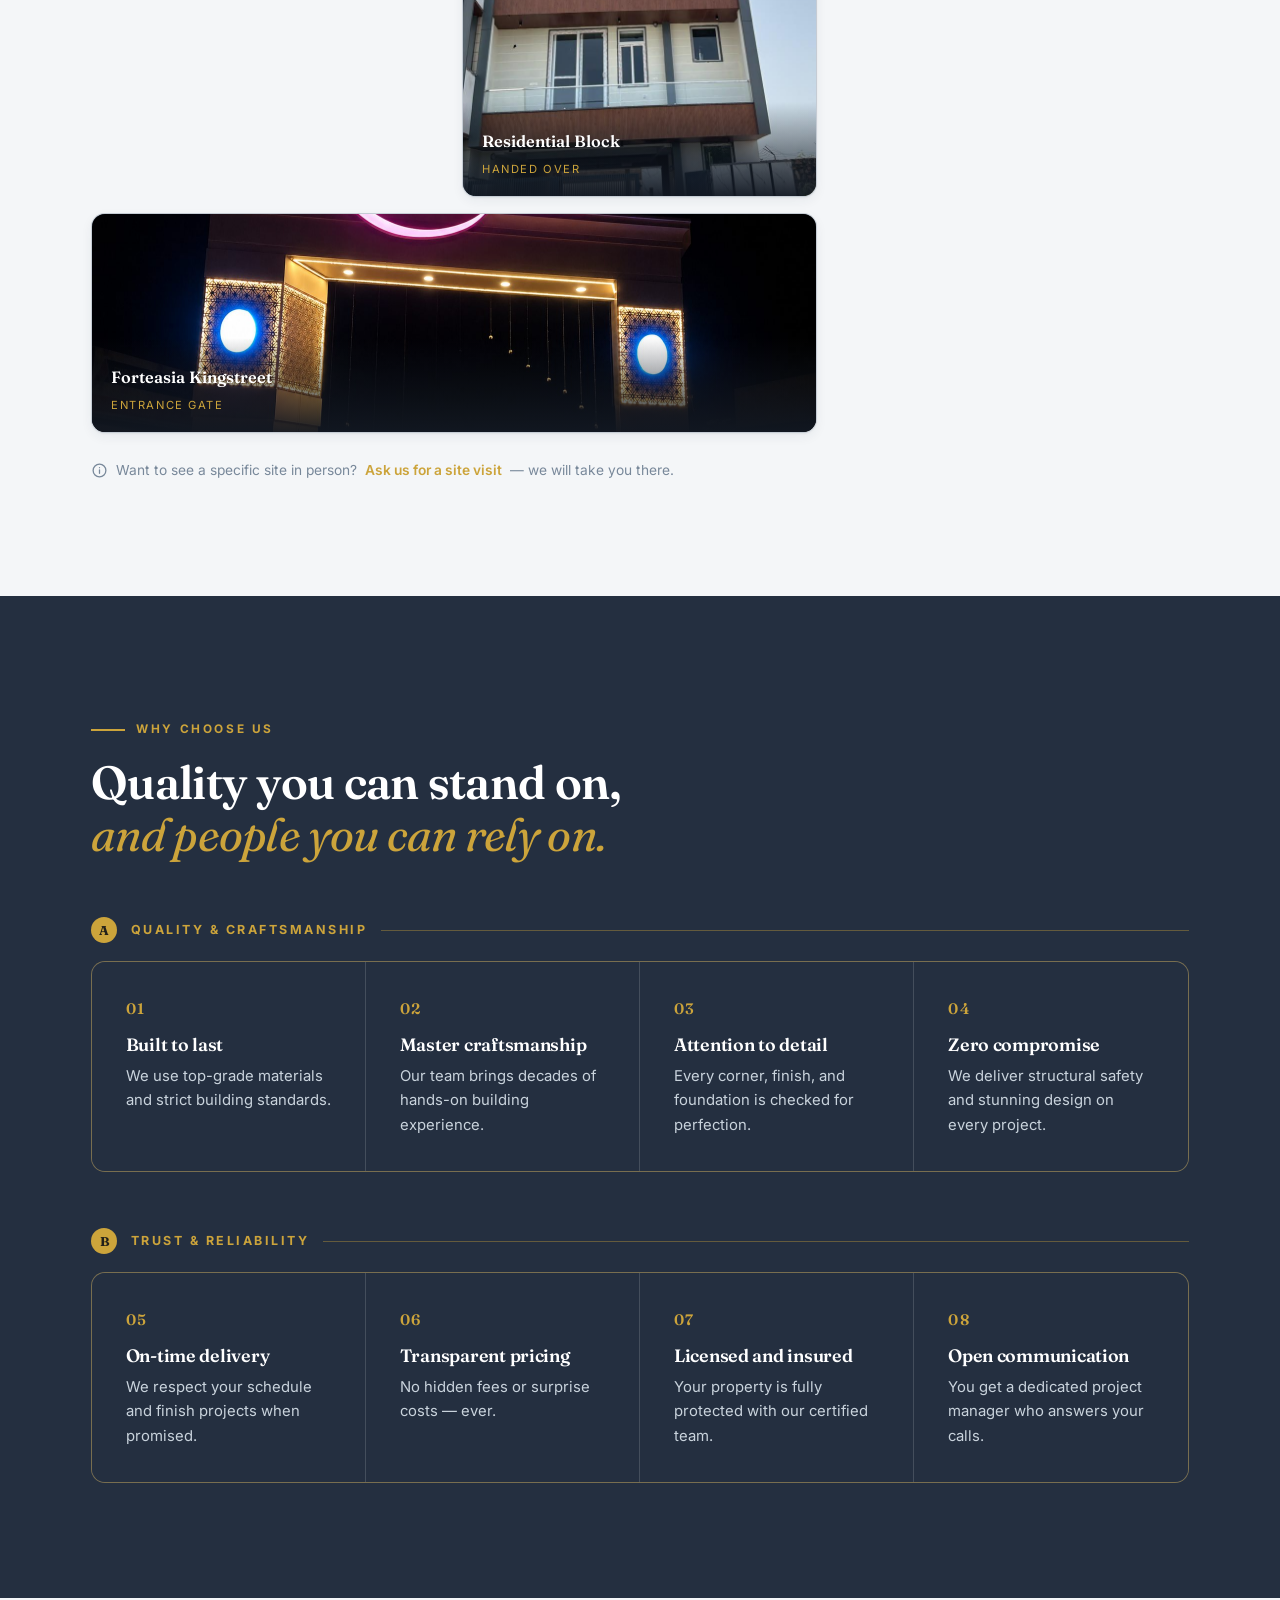
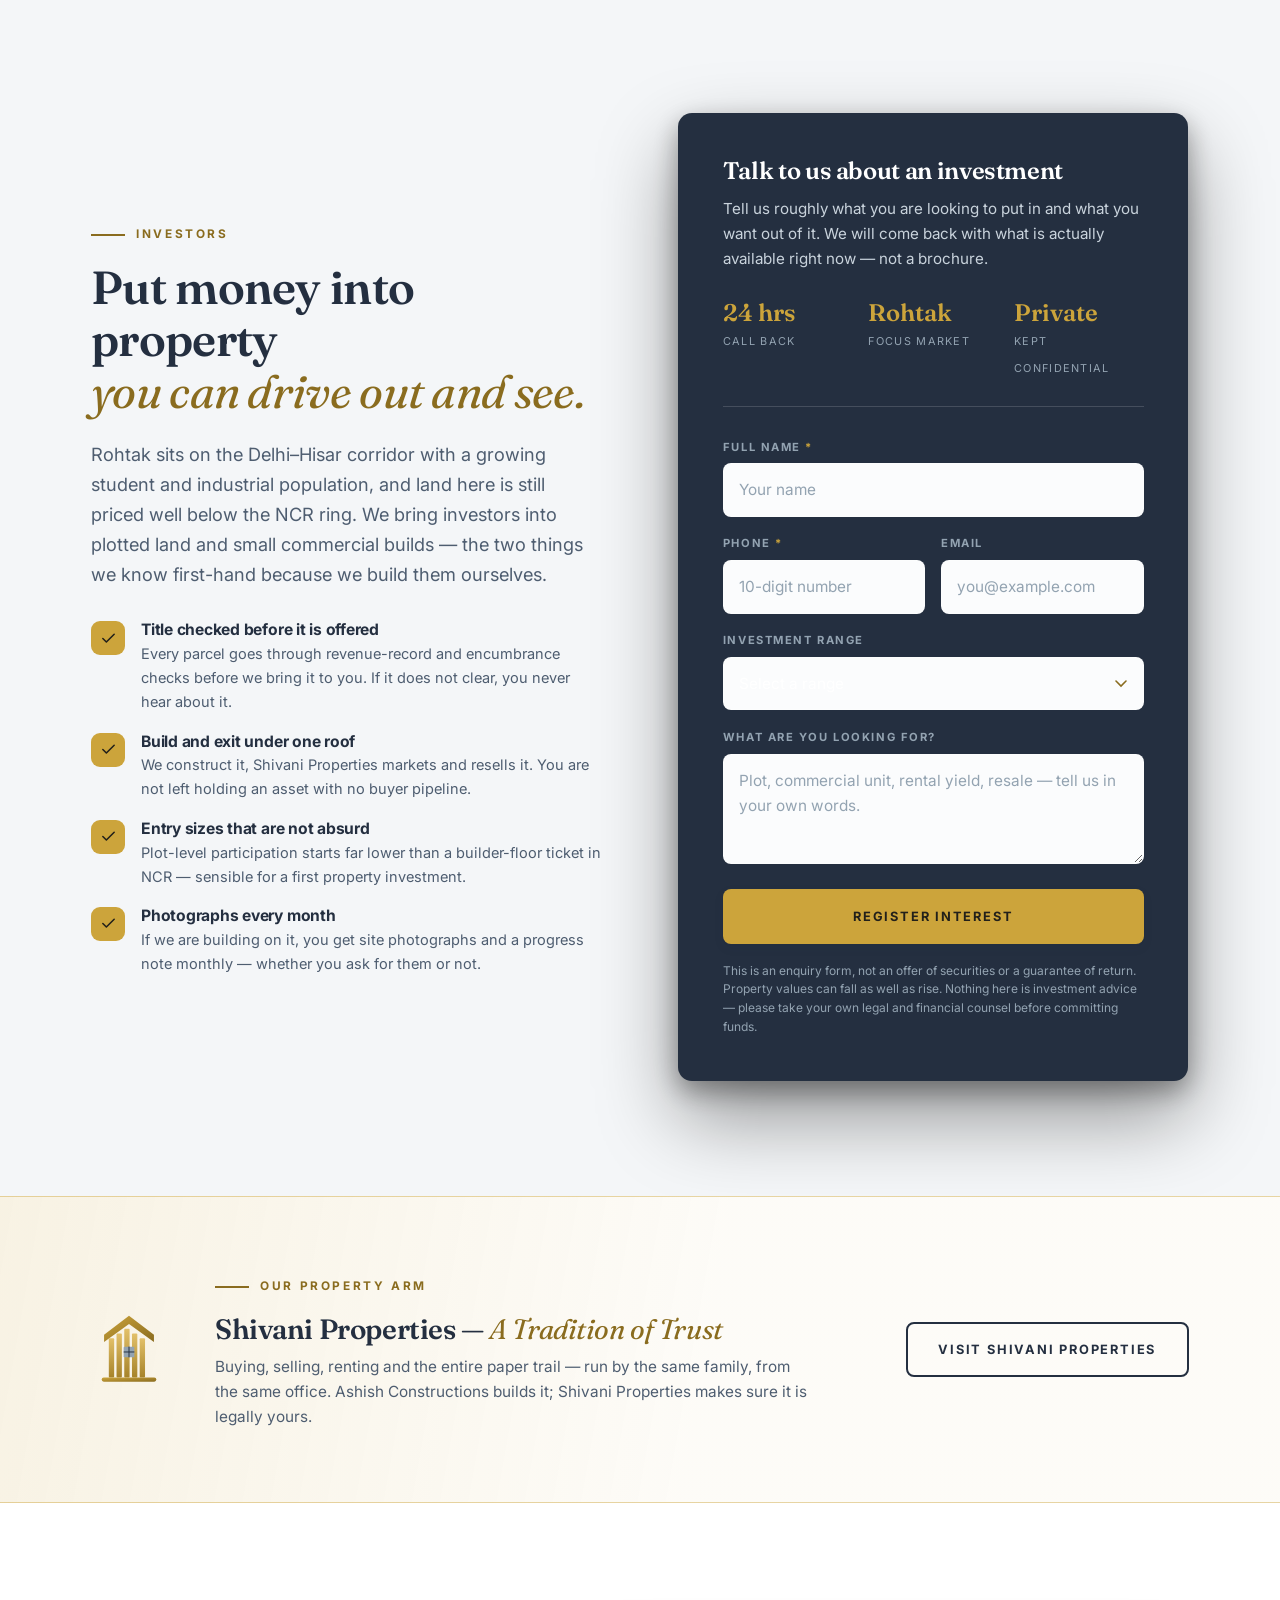
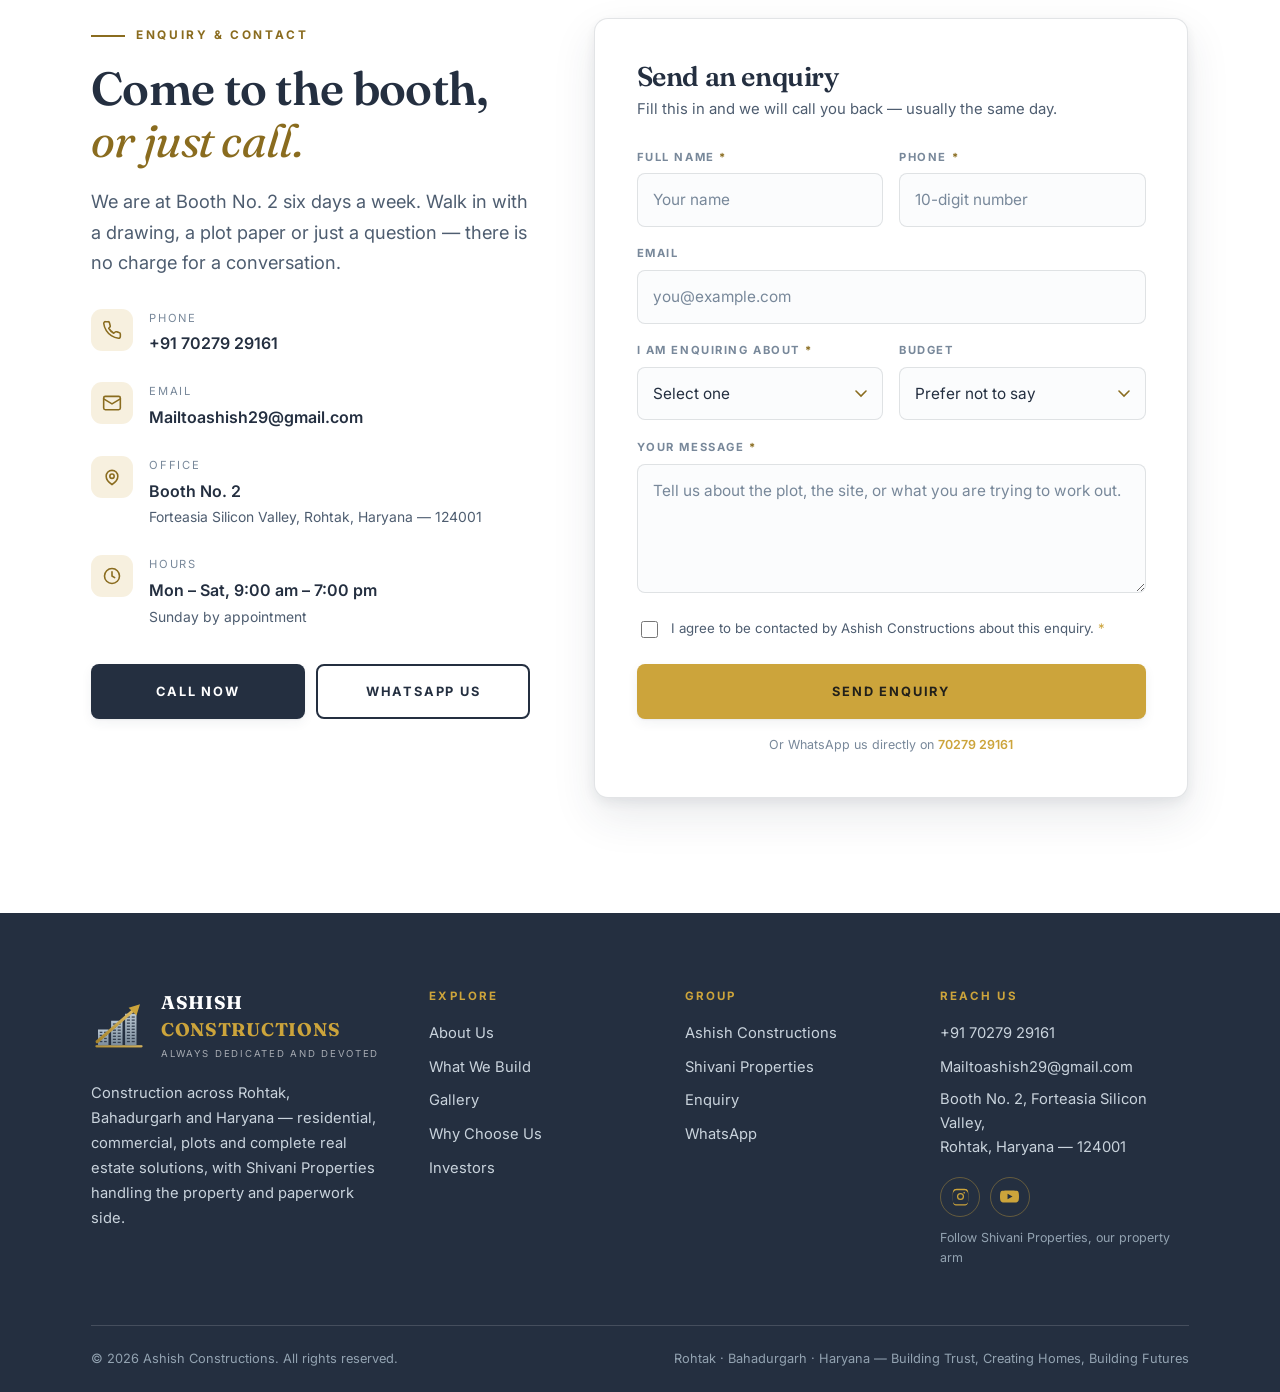
==== commit de5daf94: "Target Rohtak construction searches: meta, schema, sitemap Co-Authored-By: Claude Opus 5.5 <noreply@" ====
--- a/index.html
+++ b/index.html
@@ -1,22 +1,34 @@
 <!DOCTYPE html>
-<html lang="en">
+<html lang="en-IN">
 <head>
 <meta charset="utf-8">
 <meta name="viewport" content="width=device-width, initial-scale=1">
 
-<title>Ashish Constructions — Construction Company in Rohtak &amp; Bahadurgarh, Haryana</title>
-<meta name="description" content="Ashish Constructions — construction of homes, shops and commercial property across Rohtak, Bahadurgarh and Haryana, with plots and complete real estate solutions. Always dedicated and devoted. Call 7027929161.">
+<title>Construction Company in Rohtak | Ashish Constructions</title>
+<meta name="description" content="Construction company in Rohtak and Bahadurgarh, Haryana. House construction, shops and commercial buildings, plots and real estate help. Call 70279 29161.">
+<meta name="robots" content="index, follow, max-image-preview:large">
 <meta name="theme-color" content="#242F40">
 <link rel="canonical" href="https://ashishconstruction.com/">
 
 <meta property="og:type" content="website">
-<meta property="og:title" content="Ashish Constructions — Building Trust, Creating Homes">
-<meta property="og:description" content="Construction, plots and complete real estate solutions across Rohtak, Bahadurgarh and Haryana. Always dedicated and devoted.">
+<meta property="og:site_name" content="Ashish Constructions">
+<meta property="og:title" content="Ashish Constructions | Construction Company in Rohtak &amp; Bahadurgarh">
+<meta property="og:description" content="House construction, shops and commercial buildings, plots and real estate solutions across Rohtak, Bahadurgarh and Haryana. Always dedicated and devoted.">
+<meta property="og:url" content="https://ashishconstruction.com/">
+<meta property="og:image" content="https://ashishconstruction.com/assets/img/foundation-shuttering.jpg">
+<meta property="og:image:width" content="1280">
+<meta property="og:image:height" content="719">
+<meta property="og:image:alt" content="Raft foundation with steel shuttering and column starter bars on an Ashish Constructions site">
 <meta property="og:locale" content="en_IN">
 <meta name="twitter:card" content="summary_large_image">
+<meta name="twitter:title" content="Ashish Constructions | Construction Company in Rohtak &amp; Bahadurgarh">
+<meta name="twitter:description" content="House construction, shops and commercial buildings, plots and real estate solutions across Rohtak, Bahadurgarh and Haryana. Always dedicated and devoted.">
+<meta name="twitter:image" content="https://ashishconstruction.com/assets/img/foundation-shuttering.jpg">
+<meta name="twitter:image:alt" content="Raft foundation with steel shuttering and column starter bars on an Ashish Constructions site">
 
 <link rel="icon" href="assets/img/favicon.svg" type="image/svg+xml">
 <link rel="apple-touch-icon" href="assets/img/favicon.svg">
+<link rel="preload" as="image" href="assets/img/road-concreting.jpg" fetchpriority="high">
 
 <link rel="preconnect" href="https://fonts.googleapis.com">
 <link rel="preconnect" href="https://fonts.gstatic.com" crossorigin>
@@ -26,26 +38,83 @@
 <script type="application/ld+json">
 {
   "@context": "https://schema.org",
-  "@type": "GeneralContractor",
-  "name": "Ashish Constructions",
-  "slogan": "Always Dedicated and Devoted",
-  "description": "Construction company — residential, commercial, plots and complete real estate solutions across Rohtak, Bahadurgarh and Haryana.",
-  "telephone": "+91-7027929161",
-  "email": "Mailtoashish29@gmail.com",
-  "areaServed": ["Rohtak, Haryana, India", "Bahadurgarh, Haryana, India"],
-  "address": {
-    "@type": "PostalAddress",
-    "streetAddress": "Booth No. 2, Forteasia Silicon Valley",
-    "addressLocality": "Rohtak",
-    "addressRegion": "Haryana",
-    "postalCode": "124001",
-    "addressCountry": "IN"
-  },
-  "subOrganization": {
-    "@type": "RealEstateAgent",
-    "name": "Shivani Properties",
-    "slogan": "A Tradition of Trust"
-  }
+  "@graph": [
+    {
+      "@type": "GeneralContractor",
+      "@id": "https://ashishconstruction.com/#business",
+      "name": "Ashish Constructions",
+      "slogan": "Always Dedicated and Devoted",
+      "description": "Family-run construction company and building contractor in Rohtak and Bahadurgarh, Haryana: house construction, shops and commercial buildings, plots and complete real estate solutions.",
+      "url": "https://ashishconstruction.com/",
+      "logo": "https://ashishconstruction.com/assets/img/logo-ashish.svg",
+      "image": [
+        "https://ashishconstruction.com/assets/img/foundation-shuttering.jpg",
+        "https://ashishconstruction.com/assets/img/residential-block.jpg",
+        "https://ashishconstruction.com/assets/img/road-concreting.jpg"
+      ],
+      "telephone": "+917027929161",
+      "email": "Mailtoashish29@gmail.com",
+      "address": {
+        "@type": "PostalAddress",
+        "streetAddress": "Booth No. 2, Forteasia Silicon Valley",
+        "addressLocality": "Rohtak",
+        "addressRegion": "Haryana",
+        "postalCode": "124001",
+        "addressCountry": "IN"
+      },
+      "openingHoursSpecification": [{
+        "@type": "OpeningHoursSpecification",
+        "dayOfWeek": ["Monday", "Tuesday", "Wednesday", "Thursday", "Friday", "Saturday"],
+        "opens": "09:00",
+        "closes": "19:00"
+      }],
+      "areaServed": [
+        { "@type": "City", "name": "Rohtak" },
+        { "@type": "City", "name": "Bahadurgarh" },
+        { "@type": "AdministrativeArea", "name": "Haryana" }
+      ],
+      "knowsAbout": ["House construction", "Residential construction", "Commercial construction", "Raft foundations", "Road concreting", "Plots", "Real estate"],
+      "hasOfferCatalog": {
+        "@type": "OfferCatalog",
+        "name": "What we build",
+        "itemListElement": [
+          { "@type": "Offer", "itemOffered": { "@type": "Service", "name": "Residential construction", "description": "Independent houses, kothis, floors and small apartment blocks, built to your drawing or ours, on your plot or one we source." } },
+          { "@type": "Offer", "itemOffered": { "@type": "Service", "name": "Commercial construction", "description": "Shops, booths, showrooms and office space, including fit-out and handover ready for a tenant." } },
+          { "@type": "Offer", "itemOffered": { "@type": "Service", "name": "Plots", "description": "Clear-title residential and commercial plots across Rohtak." } },
+          { "@type": "Offer", "itemOffered": { "@type": "Service", "name": "Real estate solutions", "description": "Buying, selling, rental, registry, mutation and loan paperwork, handled by Shivani Properties." } }
+        ]
+      },
+      "subOrganization": { "@id": "https://ashishconstruction.com/#shivani-properties" }
+    },
+    {
+      "@type": "RealEstateAgent",
+      "@id": "https://ashishconstruction.com/#shivani-properties",
+      "name": "Shivani Properties",
+      "slogan": "A Tradition of Trust",
+      "url": "https://ashishconstruction.com/shivani-properties.html",
+      "logo": "https://ashishconstruction.com/assets/img/logo-shivani.svg",
+      "sameAs": ["https://www.instagram.com/shivaniproperties1", "https://www.youtube.com/@SHIVANIProperties-z2v"],
+      "parentOrganization": { "@id": "https://ashishconstruction.com/#business" }
+    },
+    {
+      "@type": "WebSite",
+      "@id": "https://ashishconstruction.com/#website",
+      "url": "https://ashishconstruction.com/",
+      "name": "Ashish Constructions",
+      "inLanguage": "en-IN",
+      "publisher": { "@id": "https://ashishconstruction.com/#business" }
+    },
+    {
+      "@type": "WebPage",
+      "@id": "https://ashishconstruction.com/#webpage",
+      "url": "https://ashishconstruction.com/",
+      "name": "Construction Company in Rohtak | Ashish Constructions",
+      "inLanguage": "en-IN",
+      "isPartOf": { "@id": "https://ashishconstruction.com/#website" },
+      "about": { "@id": "https://ashishconstruction.com/#business" },
+      "primaryImageOfPage": "https://ashishconstruction.com/assets/img/road-concreting.jpg"
+    }
+  ]
 }
 </script>
 </head>
@@ -145,8 +214,8 @@
       Building Futures.
     </h1>
     <p class="hero__lead">
-      Ashish Constructions builds residential and commercial property across Rohtak,
-      Bahadurgarh and the wider Haryana belt — and through <strong>Shivani Properties</strong>,
+      Ashish Constructions is a construction company building homes, shops and commercial
+      property across Rohtak, Bahadurgarh and the wider Haryana belt — and through <strong>Shivani Properties</strong>,
       handles the plots, paperwork and resale side end to end.
     </p>
     <div class="hero__actions">
@@ -189,10 +258,10 @@
     <div class="about__grid">
       <div class="about__body reveal">
         <span class="eyebrow">About Us</span>
-        <h2 class="h-lg">A builder who stays<br><span class="accent-italic">answerable to your family.</span></h2>
+        <h2 class="h-lg">A Rohtak builder who stays<br><span class="accent-italic">answerable to your family.</span></h2>
         <p class="lead" style="margin-block:1.4rem">
-          Ashish Constructions is a family-run construction firm based at Forteasia
-          Silicon Valley, Rohtak, working across Rohtak, Bahadurgarh and the wider
+          Ashish Constructions is a family-run construction company and building
+          contractor based at Forteasia Silicon Valley, Rohtak, working across Rohtak, Bahadurgarh and the wider
           Haryana belt. We take on residential and commercial projects from the first
           site visit through to handing over the keys.
         </p>
@@ -258,7 +327,7 @@
       <article class="card reveal">
         <div class="card__icon"><svg viewBox="0 0 24 24" fill="none" stroke="currentColor" stroke-width="1.8" aria-hidden="true"><path d="M3 21h18M5 21V7l7-4 7 4v14M9 21v-5h6v5" stroke-linecap="round" stroke-linejoin="round"/></svg></div>
         <h3>Residential</h3>
-        <p>Independent houses, kothis, floors and small apartment blocks — built to your drawing or ours, on your plot or one we source.</p>
+        <p>House construction in Rohtak and Bahadurgarh — independent houses, kothis, floors and small apartment blocks, built to your drawing or ours, on your plot or one we source.</p>
       </article>
       <article class="card reveal" data-delay="1">
         <div class="card__icon"><svg viewBox="0 0 24 24" fill="none" stroke="currentColor" stroke-width="1.8" aria-hidden="true"><path d="M3 21h18M6 21V4h8v17M14 21V9h4v12M9 8h1M9 12h1M9 16h1" stroke-linecap="round" stroke-linejoin="round"/></svg></div>
